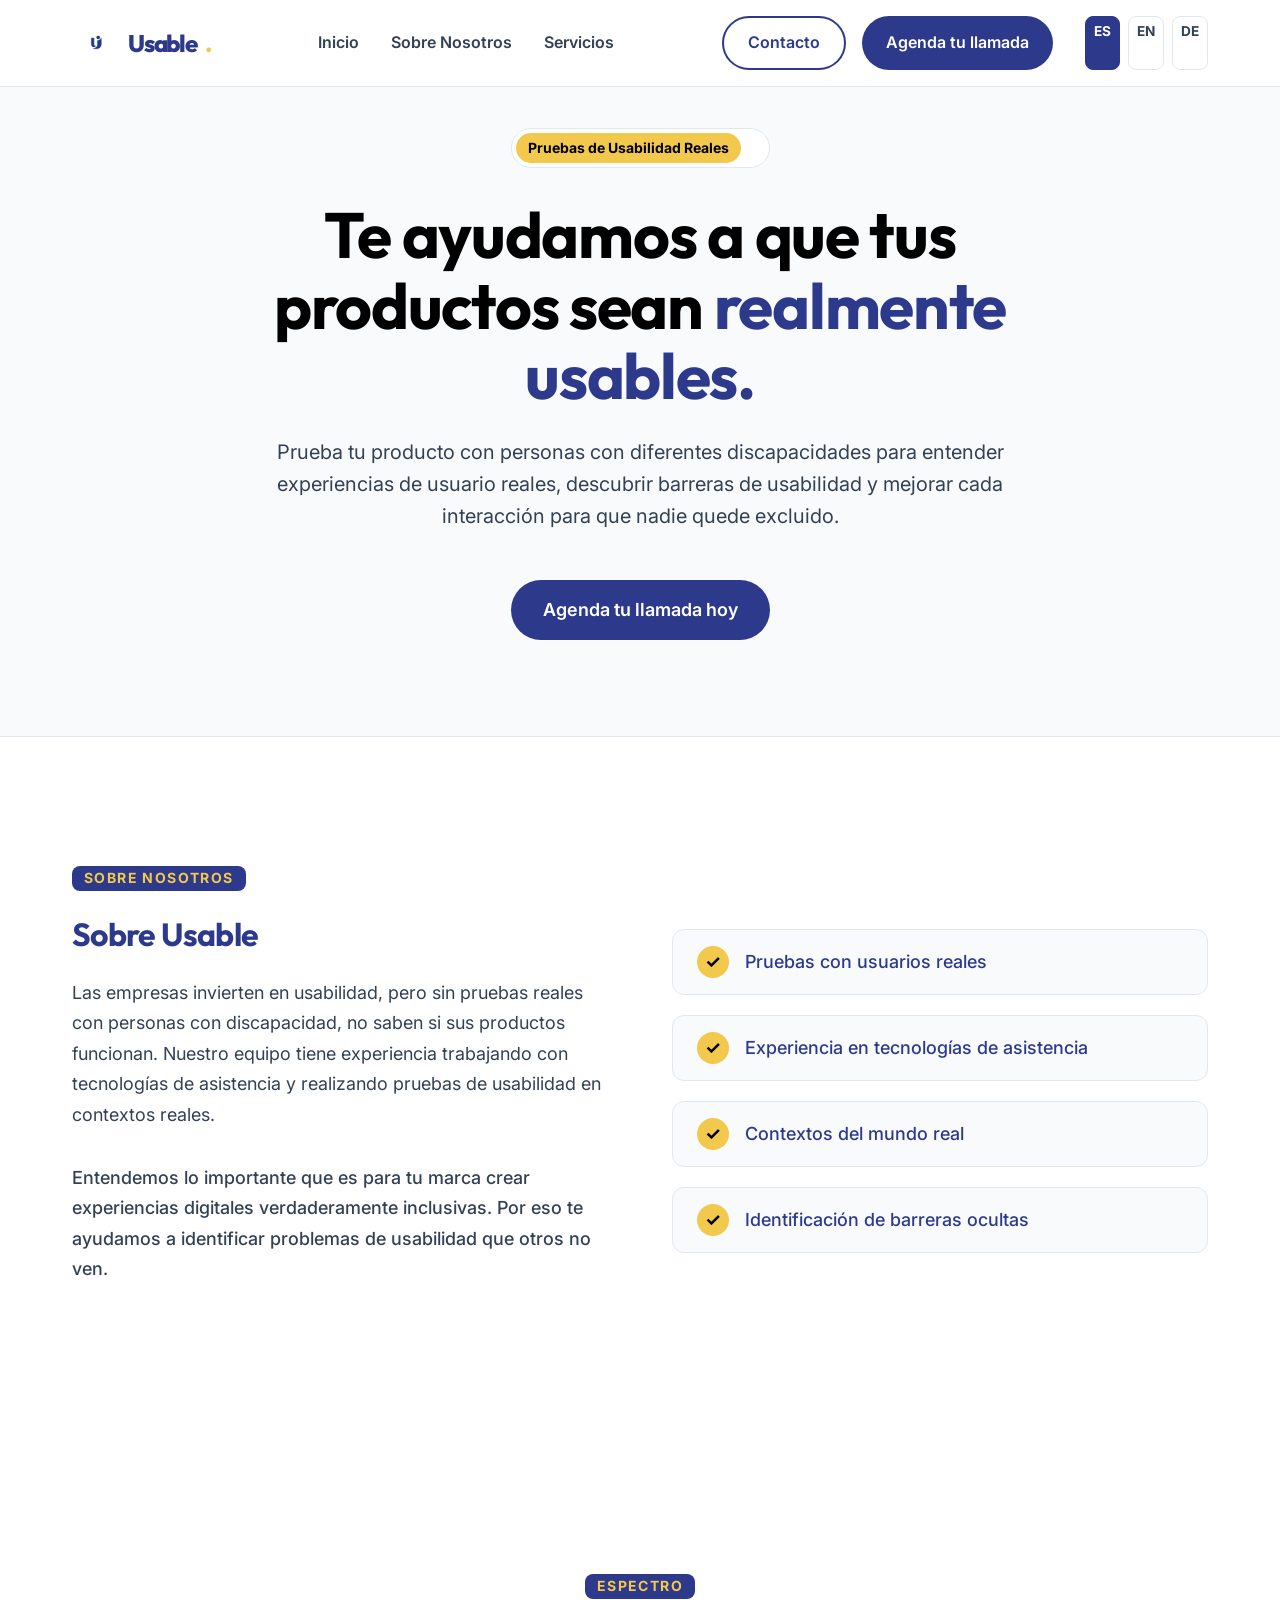
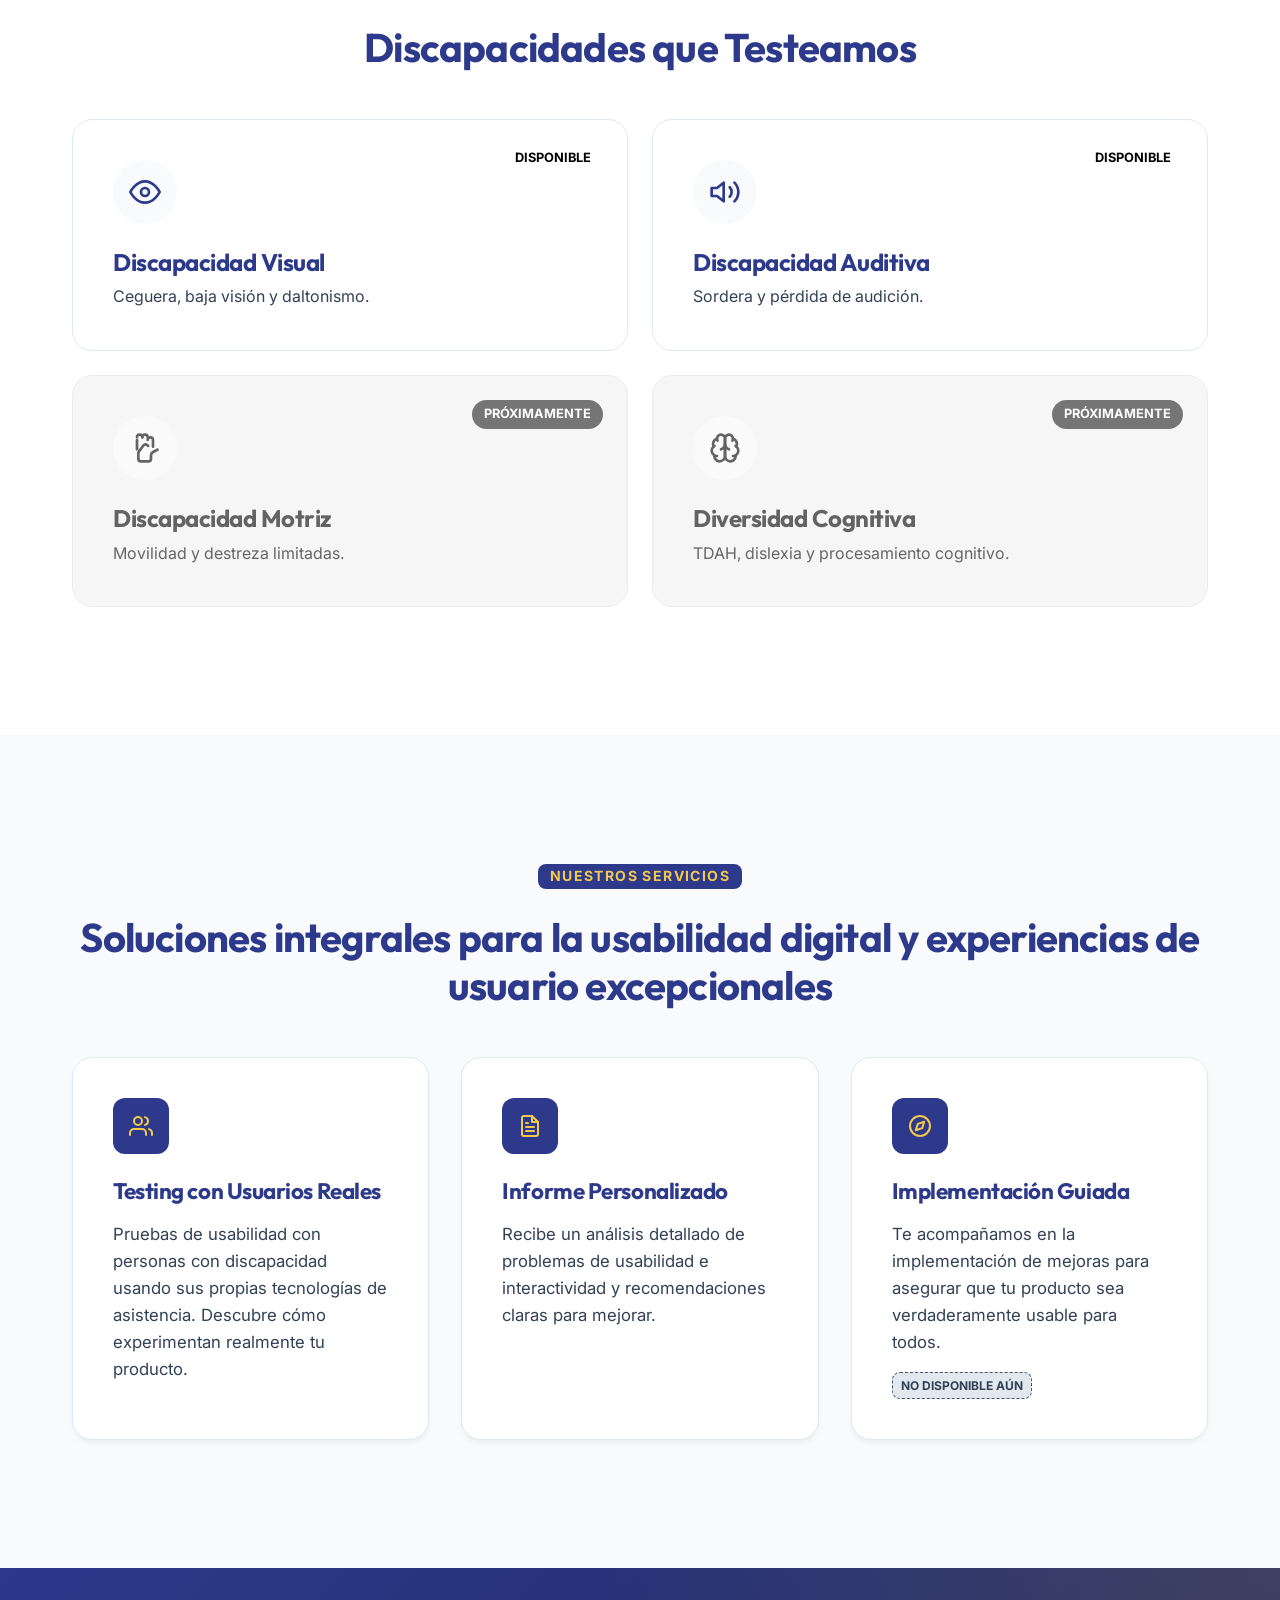
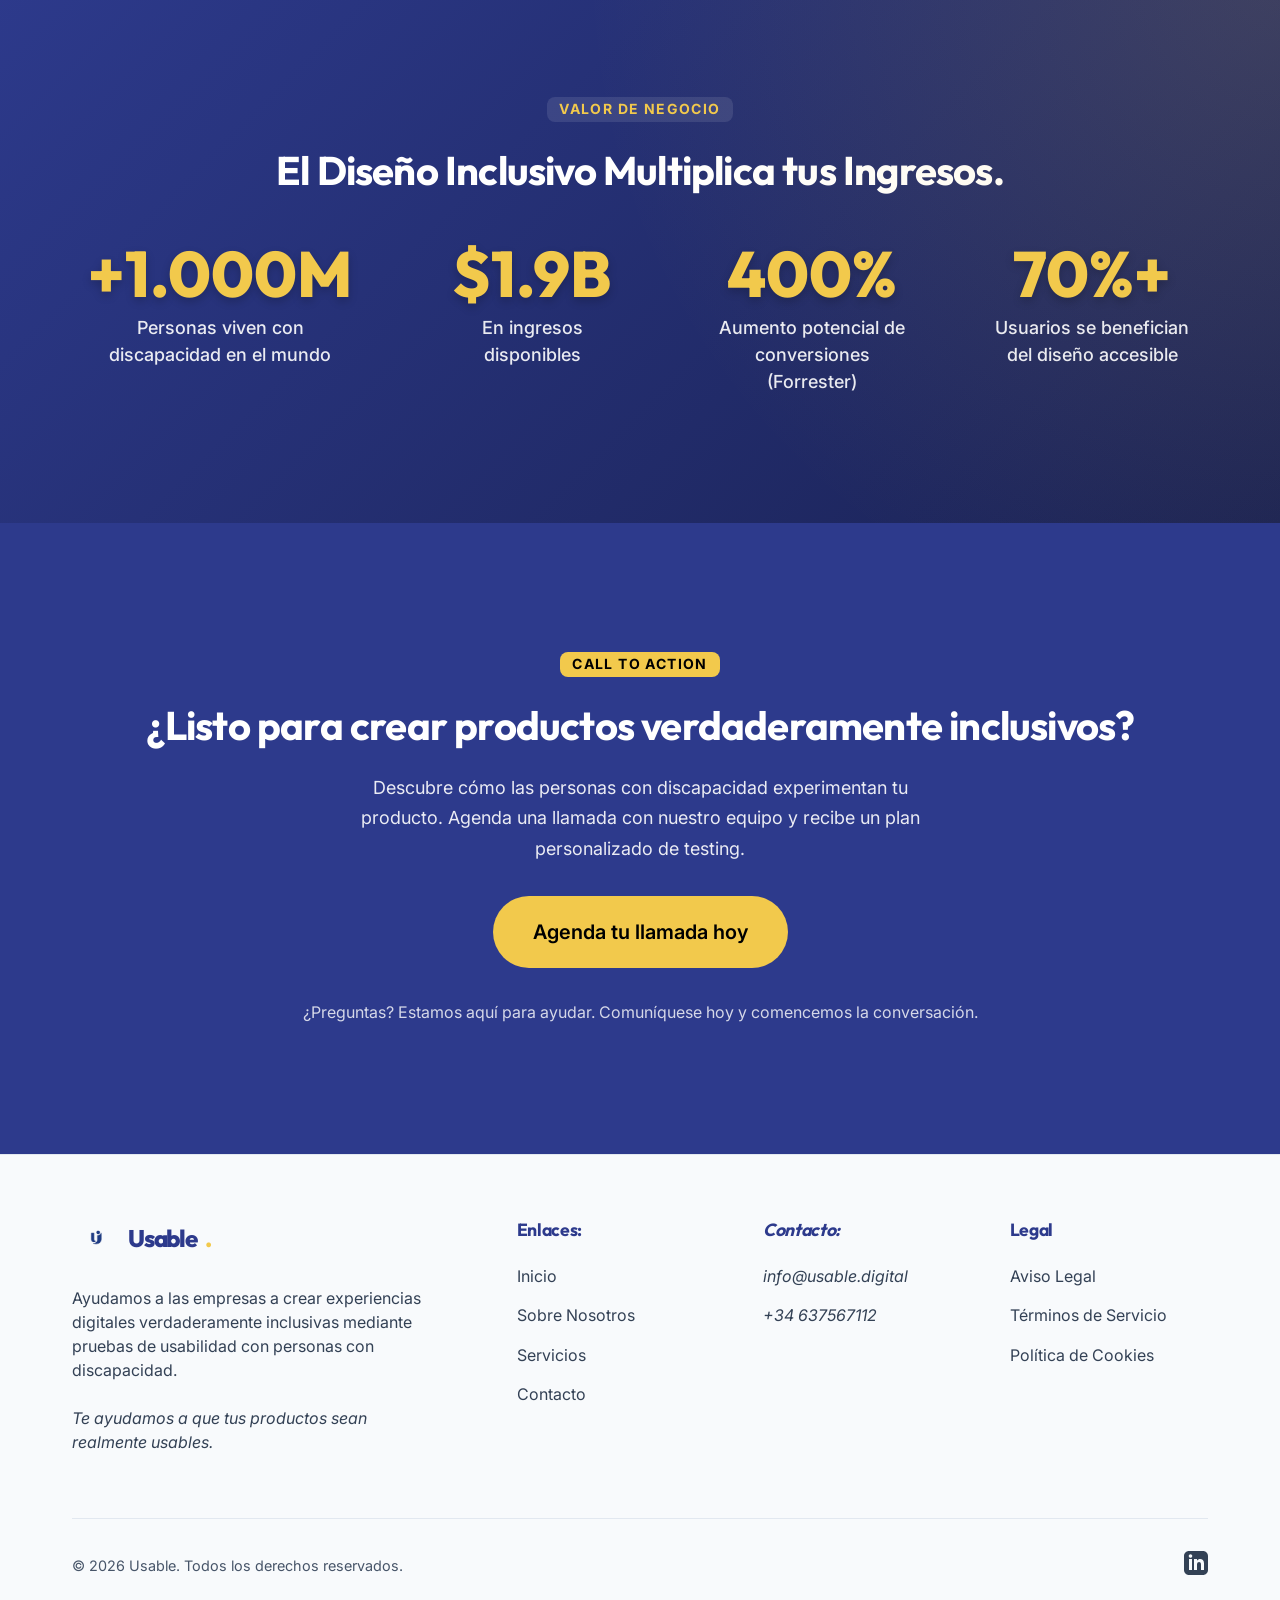
==== index.html @ 9494ae0f "Remove Why Choose Usable section and rename unlocked to available" ====
<!DOCTYPE html>
<html lang="es">
<head>
    <meta charset="UTF-8">
    <meta name="viewport" content="width=device-width, initial-scale=1.0">
    <title>Usable | Experiencias Digitales Inclusivas</title>
    <meta name="description" content="Ayudamos a las empresas a crear experiencias digitales verdaderamente inclusivas mediante pruebas de usabilidad con personas con discapacidad.">
    <!-- Google Fonts -->
    <link rel="preconnect" href="https://fonts.googleapis.com">
    <link rel="preconnect" href="https://fonts.gstatic.com" crossorigin>
    <link href="https://fonts.googleapis.com/css2?family=Inter:wght@400;500;600;700&family=Outfit:wght@500;700;800&display=swap" rel="stylesheet">
    <link rel="stylesheet" href="style.css">
</head>
<body>
    <!-- Enlace de Salto Accesible -->
    <a href="#main-content" class="skip-link">Saltar al contenido principal</a>

    <!-- Navegación -->
    <header role="banner" class="header">
        <nav class="navbar" aria-label="Navegación Principal">
            <div class="container nav-content">
                <a href="#" class="logo" aria-label="Inicio Usable">
                    <img src="logo.png" alt="" class="brand-logo" aria-hidden="true">
                    Usable<span class="dot" aria-hidden="true">.</span>
                </a>
                <ul class="nav-links">
                    <li><a href="#inicio">Inicio</a></li>
                    <li><a href="#sobre-nosotros">Sobre Nosotros</a></li>
                    <li><a href="#servicios">Servicios</a></li>
                </ul>
                <div class="nav-actions">
                    <a href="#contacto" class="btn btn-outline" aria-label="Ir a contacto">Contacto</a>
                    <a href="https://calendly.com/ricardo-team-nexio/30min?locale=es" target="_blank" rel="noopener noreferrer" class="btn btn-primary" aria-label="Agenda tu llamada hoy en Calendly">Agenda tu llamada</a>
                    <div class="lang-switcher">
                        <a href="/index.html" class="active" aria-label="Español">ES</a>
                        <a href="/en/index.html" aria-label="English">EN</a>
                        <a href="/de/index.html" aria-label="Deutsch">DE</a>
                    </div>
                </div>
            </div>
        </nav>
    </header>

    <main id="main-content" role="main" tabindex="-1">
        <!-- Inicio / Hero -->
        <section class="hero" id="inicio" aria-labelledby="hero-heading">
            <div class="container hero-content">
                <div class="pill-badge" role="status" aria-label="Enfoque principal">
                    <span class="badge-new">Pruebas de Usabilidad Reales</span>
                </div>
                
                <h1 id="hero-heading" class="hero-title">Te ayudamos a que tus productos sean <span class="highlight-text">realmente usables.</span></h1>
                
                <p class="hero-subtitle">Prueba tu producto con personas con diferentes discapacidades para entender experiencias de usuario reales, descubrir barreras de usabilidad y mejorar cada interacción para que nadie quede excluido.</p>
                
                <div class="hero-cta">
                    <a href="https://calendly.com/ricardo-team-nexio/30min?locale=es" target="_blank" rel="noopener noreferrer" class="btn btn-primary btn-large">Agenda tu llamada hoy</a>
                </div>
            </div>
        </section>

        <!-- Sobre Nosotros -->
        <section class="section about" id="sobre-nosotros" aria-labelledby="about-heading">
            <div class="container">
                <div class="grid-2-col align-center">
                    <div class="about-content">
                        <h2 class="section-label" id="about-heading">Sobre Nosotros</h2>
                        <h3 class="section-heading-sm">Sobre Usable</h3>
                        <p class="section-text-lg">Las empresas invierten en usabilidad, pero sin pruebas reales con personas con discapacidad, no saben si sus productos funcionan. Nuestro equipo tiene experiencia trabajando con tecnologías de asistencia y realizando pruebas de usabilidad en contextos reales.</p>
                        
                        <p class="section-text-lg font-medium">Entendemos lo importante que es para tu marca crear experiencias digitales verdaderamente inclusivas. Por eso te ayudamos a identificar problemas de usabilidad que otros no ven.</p>
                    </div>
                    
                    <div class="about-features" aria-label="Puntos clave de Usable">
                        <ul class="bullet-list">
                            <li>
                                <span class="list-icon" aria-hidden="true">✓</span>
                                <span>Pruebas con usuarios reales</span>
                            </li>
                            <li>
                                <span class="list-icon" aria-hidden="true">✓</span>
                                <span>Experiencia en tecnologías de asistencia</span>
                            </li>
                            <li>
                                <span class="list-icon" aria-hidden="true">✓</span>
                                <span>Contextos del mundo real</span>
                            </li>
                            <li>
                                <span class="list-icon" aria-hidden="true">✓</span>
                                <span>Identificación de barreras ocultas</span>
                            </li>
                        </ul>
                    </div>
                </div>
            </div>
        </section>

        <!-- Discapacidades -->
        <section class="section disabilities" id="discapacidades" aria-labelledby="disabilities-heading">
            <div class="container">
                <div class="section-header text-center">
                    <h2 class="section-label">Espectro</h2>
                    <h3 id="disabilities-heading" class="section-heading">Discapacidades que Testeamos</h3>
                </div>
                <div class="disabilities-grid">
                    <div class="disability-card unlocked">
                        <span class="disability-status">Disponible</span>
                        <div class="disability-icon">
                            <svg width="32" height="32" viewBox="0 0 24 24" fill="none" stroke="currentColor" stroke-width="2" stroke-linecap="round" stroke-linejoin="round"><path d="M1 12s4-8 11-8 11 8 11 8-4 8-11 8-11-8-11-8z"></path><circle cx="12" cy="12" r="3"></circle></svg>
                        </div>
                        <h4 class="disability-title">Discapacidad Visual</h4>
                        <p class="disability-desc">Ceguera, baja visión y daltonismo.</p>
                    </div>
                    <div class="disability-card unlocked">
                        <span class="disability-status">Disponible</span>
                        <div class="disability-icon">
                            <svg width="32" height="32" viewBox="0 0 24 24" fill="none" stroke="currentColor" stroke-width="2" stroke-linecap="round" stroke-linejoin="round"><polygon points="11 5 6 9 2 9 2 15 6 15 11 19 11 5"></polygon><path d="M19.07 4.93a10 10 0 0 1 0 14.14M15.54 8.46a5 5 0 0 1 0 7.07"></path></svg>
                        </div>
                        <h4 class="disability-title">Discapacidad Auditiva</h4>
                        <p class="disability-desc">Sordera y pérdida de audición.</p>
                    </div>
                    <div class="disability-card locked">
                        <span class="disability-status">Próximamente</span>
                        <div class="disability-icon">
                            <svg width="32" height="32" viewBox="0 0 24 24" fill="none" stroke="currentColor" stroke-width="2" stroke-linecap="round" stroke-linejoin="round"><path d="M18 11V6a2 2 0 0 0-2-2a2 2 0 0 0-2 2v0"></path><path d="M14 4a2 2 0 0 0-2-2a2 2 0 0 0-2 2v0"></path><path d="M10 4a2 2 0 0 0-2-2a2 2 0 0 0-2 2v0"></path><path d="M6 6v7"></path><path d="M21.4 13.3l-3.4 1.7a3 3 0 0 0-1.5 2.5v2.5a2 2 0 0 1-2 2H9a2 2 0 0 1-2-2v-4.1a2 2 0 0 1 .4-1.2l3.4-4.6a2 2 0 0 1 2.8-.3l.8.6"></path></svg>
                        </div>
                        <h4 class="disability-title">Discapacidad Motriz</h4>
                        <p class="disability-desc">Movilidad y destreza limitadas.</p>
                    </div>
                    <div class="disability-card locked">
                        <span class="disability-status">Próximamente</span>
                        <div class="disability-icon">
                            <svg width="32" height="32" viewBox="0 0 24 24" fill="none" stroke="currentColor" stroke-width="2" stroke-linecap="round" stroke-linejoin="round"><path d="M12 5a3 3 0 1 0-5.997.125 4 4 0 0 0-2.526 5.77 4 4 0 0 0 .556 6.588A4 4 0 1 0 12 18Z"></path><path d="M12 5a3 3 0 1 1 5.997.125 4 4 0 0 1 2.526 5.77 4 4 0 0 1-.556 6.588A4 4 0 1 1 12 18Z"></path><path d="M15 13a4.5 4.5 0 0 1-3-4 4.5 4.5 0 0 1-3 4"></path><path d="M17.599 6.5a3 3 0 0 0 .399-1.375"></path><path d="M6.002 5.125A3 3 0 0 0 6.401 6.5"></path><path d="M3.477 10.896a4 4 0 0 1 .585-.396"></path><path d="M19.938 10.5a4 4 0 0 1 .585.396"></path><path d="M6 18a4 4 0 0 1-1.967-.516"></path><path d="M19.967 17.484A4 4 0 0 1 18 18"></path></svg>
                        </div>
                        <h4 class="disability-title">Diversidad Cognitiva</h4>
                        <p class="disability-desc">TDAH, dislexia y procesamiento cognitivo.</p>
                    </div>
                </div>
            </div>
        </section>

        <!-- Nuestros Servicios -->
        <section class="section services bg-light" id="servicios" aria-labelledby="services-heading">
            <div class="container">
                <div class="section-header text-center">
                    <h2 class="section-label" id="services-heading">Nuestros Servicios</h2>
                    <h3 class="section-heading">Soluciones integrales para la usabilidad digital y experiencias de usuario excepcionales</h3>
                </div>
                
                <ul class="feature-grid">
                    <li class="feature-card">
                        <div class="feature-icon icon-primary" aria-hidden="true">
                            <svg width="24" height="24" viewBox="0 0 24 24" fill="none" stroke="currentColor" stroke-width="2" stroke-linecap="round" stroke-linejoin="round" aria-hidden="true" focusable="false"><path d="M17 21v-2a4 4 0 0 0-4-4H5a4 4 0 0 0-4 4v2"></path><circle cx="9" cy="7" r="4"></circle><path d="M23 21v-2a4 4 0 0 0-3-3.87"></path><path d="M16 3.13a4 4 0 0 1 0 7.75"></path></svg>
                        </div>
                        <h4 class="feature-title">Testing con Usuarios Reales</h4>
                        <p class="feature-text">Pruebas de usabilidad con personas con discapacidad usando sus propias tecnologías de asistencia. Descubre cómo experimentan realmente tu producto.</p>
                    </li>
                    <li class="feature-card">
                        <div class="feature-icon icon-primary" aria-hidden="true">
                            <svg width="24" height="24" viewBox="0 0 24 24" fill="none" stroke="currentColor" stroke-width="2" stroke-linecap="round" stroke-linejoin="round" aria-hidden="true" focusable="false"><path d="M14 2H6a2 2 0 0 0-2 2v16a2 2 0 0 0 2 2h12a2 2 0 0 0 2-2V8z"></path><polyline points="14 2 14 8 20 8"></polyline><line x1="16" y1="13" x2="8" y2="13"></line><line x1="16" y1="17" x2="8" y2="17"></line><polyline points="10 9 9 9 8 9"></polyline></svg>
                        </div>
                        <h4 class="feature-title">Informe Personalizado</h4>
                        <p class="feature-text">Recibe un análisis detallado de problemas de usabilidad e interactividad y recomendaciones claras para mejorar.</p>
                    </li>
                    <li class="feature-card">
                        <div class="feature-icon icon-primary" aria-hidden="true">
                            <svg width="24" height="24" viewBox="0 0 24 24" fill="none" stroke="currentColor" stroke-width="2" stroke-linecap="round" stroke-linejoin="round" aria-hidden="true" focusable="false"><circle cx="12" cy="12" r="10"></circle><path d="M16.2 7.8l-2 6.3-6.4 2.1 2-6.3z"></path></svg>
                        </div>
                        <h4 class="feature-title">Implementación Guiada</h4>
                        <p class="feature-text">Te acompañamos en la implementación de mejoras para asegurar que tu producto sea verdaderamente usable para todos.</p>
                        <span class="badge-soon">No disponible aún</span>
                    </li>
                </ul>
            </div>
        </section>

        <!-- Valor de Negocio (Stats) -->
        <section class="section business-value bg-primary-gradient text-white" id="beneficios" aria-labelledby="business-value-heading">
            <div class="container">
                <div class="text-center mb-4">
                    <h2 class="section-label label-light">Valor de Negocio</h2>
                    <h3 id="business-value-heading" class="section-heading text-white">El Diseño Inclusivo Multiplica tus Ingresos.</h3>
                </div>
                <div class="stats-row">
                    <div class="stat-item">
                        <span class="stat-number">+1.000M</span>
                        <p class="stat-text">Personas viven con discapacidad en el mundo</p>
                    </div>
                    <div class="stat-item">
                        <span class="stat-number">$1.9B</span>
                        <p class="stat-text">En ingresos disponibles</p>
                    </div>
                    <div class="stat-item">
                        <span class="stat-number">400%</span>
                        <p class="stat-text">Aumento potencial de conversiones (Forrester)</p>
                    </div>
                    <div class="stat-item">
                        <span class="stat-number">70%+</span>
                        <p class="stat-text">Usuarios se benefician del diseño accesible</p>
                    </div>
                </div>
            </div>
        </section>

        <!-- Call to Action -->
        <section class="section cta-section" id="contacto" aria-labelledby="cta-heading">
            <div class="container">
                <div class="cta-wrapper text-center">
                    <h2 class="section-label">Call to Action</h2>
                    <h3 id="cta-heading" class="section-heading">¿Listo para crear productos verdaderamente inclusivos?</h3>
                    <p class="section-text-lg">Descubre cómo las personas con discapacidad experimentan tu producto. Agenda una llamada con nuestro equipo y recibe un plan personalizado de testing.</p>
                    
                    <div class="cta-buttons">
                        <a href="https://calendly.com/ricardo-team-nexio/30min?locale=es" target="_blank" rel="noopener noreferrer" class="btn btn-primary btn-large cta-btn">Agenda tu llamada hoy</a>
                    </div>
                    
                    <p class="cta-footer-text">¿Preguntas? Estamos aquí para ayudar. Comuníquese hoy y comencemos la conversación.</p>
                </div>
            </div>
        </section>
    </main>

    <!-- Footer -->
    <footer class="footer" role="contentinfo">
        <div class="container">
            <div class="footer-grid">
                <div class="footer-brand">
                    <a href="#" class="logo" aria-label="Inicio Usable">
                        <img src="logo.png" alt="" class="brand-logo" aria-hidden="true">
                        Usable<span class="dot" aria-hidden="true">.</span>
                    </a>
                    <p>Ayudamos a las empresas a crear experiencias digitales verdaderamente inclusivas mediante pruebas de usabilidad con personas con discapacidad.</p>
                    <p class="font-italic mt-1">Te ayudamos a que tus productos sean realmente usables.</p>
                </div>
                
                <nav class="footer-links" aria-label="Enlaces del sitio">
                    <h4>Enlaces:</h4>
                    <ul class="clean-list">
                        <li><a href="#inicio">Inicio</a></li>
                        <li><a href="#sobre-nosotros">Sobre Nosotros</a></li>
                        <li><a href="#servicios">Servicios</a></li>
                        <li><a href="#contacto">Contacto</a></li>
                    </ul>
                </nav>
                
                <address class="footer-links contact-info" aria-label="Información de contacto">
                    <h4>Contacto:</h4>
                    <ul class="clean-list">
                        <li><a href="mailto:info@usable.digital">info@usable.digital</a></li>
                        <li><a href="tel:+34637567112">+34 637567112</a></li>
                    </ul>
                </address>

                <nav class="footer-links" aria-label="Enlaces legales">
                    <h4>Legal</h4>
                    <ul class="clean-list">
                        <li><a href="#" data-open-modal="modal-legal">Aviso Legal</a></li>
                        <li><a href="#" data-open-modal="modal-terms">Términos de Servicio</a></li>
                        <li><a href="#" data-open-modal="modal-cookies">Política de Cookies</a></li>
                    </ul>
                </nav>
            </div>
            
            <div class="footer-bottom">
                <p>&copy; 2026 Usable. Todos los derechos reservados.</p>
                <div class="footer-socials">
                    <a href="https://www.linkedin.com/company/usabledigital/" target="_blank" rel="noopener noreferrer" aria-label="Síguenos en LinkedIn">
                        <svg width="24" height="24" viewBox="0 0 24 24" fill="currentColor" aria-hidden="true" focusable="false"><path d="M19 0h-14c-2.761 0-5 2.239-5 5v14c0 2.761 2.239 5 5 5h14c2.762 0 5-2.239 5-5v-14c0-2.761-2.238-5-5-5zm-11 19h-3v-11h3v11zm-1.5-12.268c-.966 0-1.75-.79-1.75-1.764s.784-1.764 1.75-1.764 1.75.79 1.75 1.764-.783 1.764-1.75 1.764zm13.5 12.268h-3v-5.604c0-3.368-4-3.113-4 0v5.604h-3v-11h3v1.765c1.396-2.586 7-2.777 7 2.476v6.759z"/></svg>
                    </a>
                </div>
            </div>
        </div>
    </footer>

    <!-- Modals -->
    <dialog id="modal-legal" class="modal" aria-label="Aviso Legal">
        <div class="modal-content">
            <div class="modal-header">
                <h3>Aviso Legal</h3>
                <button class="close-modal" aria-label="Cerrar modal" data-close="modal-legal">×</button>
            </div>
            <div class="modal-body">
                <p>Este sitio web es operado por NEXIO. Todo el contenido, las marcas comerciales y los datos de este sitio web, que incluyen, entre otros, software, bases de datos, texto, gráficos, íconos, hipervínculos, información privada, diseños y acuerdos, son propiedad o están bajo licencia de NEXIO y, como tales, están protegidos contra infracciones por la legislación y los tratados locales e internacionales.</p>
            </div>
        </div>
    </dialog>

    <dialog id="modal-terms" class="modal" aria-label="Términos de Servicio y Privacidad">
        <div class="modal-content">
            <div class="modal-header">
                <h3>Términos de Servicio y Privacidad</h3>
                <button class="close-modal" aria-label="Cerrar modal" data-close="modal-terms">×</button>
            </div>
            <div class="modal-body">
                <p>Al acceder y utilizar este servicio, usted acepta y acuerda estar sujeto a los términos y disposiciones de este acuerdo. Además, al utilizar estos servicios en particular, estará sujeto a las pautas o reglas publicadas que sean aplicables a dichos servicios. Cualquier participación en este servicio constituirá la aceptación de este acuerdo. Si no acepta cumplir con lo anterior, no utilice este servicio.</p>
                <p>Nos tomamos muy en serio su privacidad y tomaremos todas las medidas para proteger su información personal. Cualquier información personal recibida solo se utilizará para completar su pedido. No venderemos ni redistribuiremos su información a nadie.</p>
            </div>
        </div>
    </dialog>

    <dialog id="modal-cookies" class="modal" aria-label="Política de Cookies">
        <div class="modal-content">
            <div class="modal-header">
                <h3>Política de Cookies</h3>
                <button class="close-modal" aria-label="Cerrar modal" data-close="modal-cookies">×</button>
            </div>
            <div class="modal-body">
                <p>Este sitio web utiliza cookies para mejorar su experiencia mientras navega por el sitio web. De estas, las cookies que se categorizan como necesarias se almacenan en su navegador ya que son esenciales para el funcionamiento de las funcionalidades básicas del sitio web. También utilizamos cookies de terceros que nos ayudan a analizar y comprender cómo utiliza este sitio web. Estas cookies se almacenarán en su navegador solo con su consentimiento. También tiene la opción de optar por no recibir estas cookies. Sin embargo, la exclusión de algunas de estas cookies puede afectar su experiencia de navegación.</p>
            </div>
        </div>
    </dialog>

    <script src="script.js"></script>
</body>
</html>
---- style.css ----
:root {
  /* Colors - High-end modern theme based on Usable.es branding (WCAG 2.2 Compliant) */
  --bg-color: #ffffff; /* White background for content */
  --bg-light: #f8fafc; /* Very light grey for section distinction */
  
  --surface-1: #ffffff;
  --surface-2: #f1f5f9;
  --surface-3: #e2e8f0;
  
  --border-color: #e2e8f0;
  --border-highlight: #cbd5e1;
  
  --text-primary: #000000; /* Black text for main content */
  --text-secondary: #334155; /* Dark grey for secondary text to ensure high contrast */
  --text-muted: #475569;
  
  /* Accents */
  --primary: #2D3A8C; /* Deep Blue - Usable Brand */
  --primary-hover: #1e2865;
  --accent-1: #F2C94C; /* Yellow - Call to Action Accent */
  --accent-1-hover: #e0b63b;
  
  --success: #10b981;
  --error: #ef4444;

  /* Typography */
  --font-sans: 'Inter', -apple-system, BlinkMacSystemFont, "Segoe UI", Roboto, Helvetica, Arial, sans-serif;
  --font-heading: 'Outfit', var(--font-sans);
  
  /* Utilities */
  --radius-sm: 8px;
  --radius-md: 12px;
  --radius-lg: 20px;
  --radius-xl: 32px;
  --radius-pill: 9999px;
  
  --transition: 0.3s cubic-bezier(0.4, 0, 0.2, 1);
  
  --glass-bg: rgba(255, 255, 255, 0.95); 
  --glass-border: 1px solid rgba(0, 0, 0, 0.05);
}

* {
  margin: 0;
  padding: 0;
  box-sizing: border-box;
}

html {
  font-size: 16px;
  scroll-behavior: smooth;
}

/* Accessibility: Focus visible ring */
*:focus-visible {
  outline: 3px solid var(--accent-1);
  outline-offset: 3px;
  border-radius: 2px;
}

/* Accessibility: Reduced Motion */
@media (prefers-reduced-motion: reduce) {
  html {
    scroll-behavior: auto;
  }
  * {
    animation-duration: 0.01ms !important;
    animation-iteration-count: 1 !important;
    transition-duration: 0.01ms !important;
    scroll-behavior: auto !important;
  }
}

body {
  font-family: var(--font-sans);
  background-color: var(--bg-color);
  color: var(--text-primary);
  line-height: 1.6;
  -webkit-font-smoothing: antialiased;
  -moz-osx-font-smoothing: grayscale;
  overflow-x: hidden;
}

.bg-light {
  background-color: var(--bg-light);
}

ul, ol {
  list-style: none;
}
.clean-list {
  padding: 0;
  margin: 0;
}

.font-medium { font-weight: 500; }
.font-italic { font-style: italic; }
.mt-1 { margin-top: 0.5rem; }

h1, h2, h3, h4, h5, h6 {
  font-family: var(--font-heading);
  line-height: 1.2;
  font-weight: 700;
  letter-spacing: -0.02em;
  color: var(--primary); /* Deep Blue headers */
}

a {
  color: inherit;
  text-decoration: none;
  transition: color var(--transition);
}

a:hover, a:focus {
  text-decoration: underline;
  text-decoration-thickness: 2px;
  text-underline-offset: 4px;
}

.btn:hover, .btn:focus {
  text-decoration: none;
}

.skip-link {
  position: absolute;
  top: -60px;
  left: 0;
  background-color: var(--accent-1);
  color: #000;
  padding: 0.75rem 1.5rem;
  z-index: 9999;
  font-weight: 700;
  transition: top 0.2s ease;
  border-bottom-right-radius: var(--radius-md);
}
.skip-link:focus {
  top: 0;
  outline: none;
}

.container {
  width: 100%;
  max-width: 1200px;
  margin: 0 auto;
  padding: 0 2rem;
}

.section {
  padding: 6rem 0;
  position: relative;
}
@media (min-width: 768px) {
  .section { padding: 8rem 0; }
}

.section-label {
  font-family: var(--font-sans);
  font-size: 0.875rem;
  font-weight: 700;
  text-transform: uppercase;
  letter-spacing: 0.1em;
  color: var(--accent-1);
  background: var(--primary);
  display: inline-block;
  padding: 0.25rem 0.75rem;
  border-radius: var(--radius-sm);
  margin-bottom: 1.5rem;
}

.text-error { color: var(--error); }
.text-success { color: var(--success); }

.section-heading {
  font-size: 2.5rem;
  margin-bottom: 1.5rem;
}
.section-heading-sm {
  font-size: 2rem;
  margin-bottom: 1.5rem;
}

.section-text-lg {
  font-size: 1.125rem;
  color: var(--text-secondary);
  max-width: 600px;
  margin-bottom: 2rem;
  line-height: 1.7;
}

.text-center { text-align: center; }
.text-center .section-text-lg { margin-left: auto; margin-right: auto; }

.grid-2-col {
  display: grid;
  grid-template-columns: 1fr;
  gap: 2rem;
}
@media (min-width: 768px) {
  .grid-2-col {
    grid-template-columns: 1fr 1fr;
    gap: 4rem;
  }
}

.align-center {
  align-items: center;
}

/* Buttons */
.btn {
  display: inline-flex;
  align-items: center;
  justify-content: center;
  padding: 0.75rem 1.5rem;
  font-size: 1rem;
  font-weight: 600;
  border-radius: var(--radius-pill);
  transition: all var(--transition);
  cursor: pointer;
  border: none;
  font-family: var(--font-sans);
}

.btn-primary {
  background-color: var(--primary);
  color: #fff;
}
.btn-primary:hover, .btn-primary:focus {
  background-color: var(--primary-hover);
  transform: translateY(-2px);
  color: #fff;
}

.btn-secondary {
  background-color: var(--accent-1);
  color: #000;
}
.btn-secondary:hover, .btn-secondary:focus {
  background-color: var(--accent-1-hover);
  color: #000;
}

.btn-outline {
  background: transparent;
  color: var(--primary);
  border: 2px solid var(--primary);
}
.btn-outline:hover, .btn-outline:focus {
  background: rgba(45, 58, 140, 0.05); /* deep blue tint */
}

.btn-large {
  padding: 1rem 2rem;
  font-size: 1.125rem;
}

/* Navbar */
.navbar {
  position: fixed;
  top: 0;
  left: 0;
  width: 100%;
  z-index: 100;
  padding: 1rem 0;
  transition: all var(--transition);
  background: var(--bg-color);
  border-bottom: 1px solid var(--border-color);
}

.navbar.scrolled {
  background: var(--glass-bg);
  backdrop-filter: blur(16px);
  -webkit-backdrop-filter: blur(16px);
  padding: 0.75rem 0;
  box-shadow: 0 4px 6px -1px rgba(0, 0, 0, 0.05);
}

.nav-content {
  display: flex;
  justify-content: space-between;
  align-items: center;
}

.logo {
  display: inline-flex;
  align-items: center;
  gap: 0.5rem;
  font-family: var(--font-heading);
  font-size: 1.5rem;
  font-weight: 800;
  letter-spacing: -0.05em;
  color: var(--primary);
}
.brand-logo {
  height: 32px;
  width: auto;
  border-radius: var(--radius-sm);
}
.logo:hover, .logo:focus { text-decoration: none; }
.logo .dot { color: var(--accent-1); }

.nav-links {
  display: none;
  gap: 2rem;
}
@media (min-width: 768px) {
  .nav-links { display: flex; }
}

.nav-links a {
  font-size: 1rem;
  font-weight: 600;
  color: var(--text-secondary);
}
.nav-links a:hover, .nav-links a:focus {
  color: var(--primary);
}

.nav-actions {
  display: flex;
  gap: 1rem;
}
@media (max-width: 768px) {
  .nav-actions .btn-outline { display: none; }
}

/* Hero Section */
.hero {
  min-height: 80vh;
  display: flex;
  align-items: center;
  justify-content: center;
  padding-top: 8rem;
  padding-bottom: 6rem;
  text-align: center;
  background-color: var(--bg-light);
  border-bottom: 1px solid var(--border-color);
}

.hero-content {
  display: flex;
  flex-direction: column;
  align-items: center;
  max-width: 800px;
}

.pill-badge {
  display: inline-flex;
  align-items: center;
  padding: 0.25rem 1rem 0.25rem 0.25rem;
  background: var(--surface-1);
  border: 1px solid var(--border-color);
  border-radius: var(--radius-pill);
  font-size: 0.875rem;
  color: var(--primary);
  margin-bottom: 2rem;
  font-weight: 600;
}

.badge-new {
  background: var(--accent-1);
  color: #000;
  padding: 0.25rem 0.75rem;
  border-radius: var(--radius-pill);
  font-weight: 700;
  margin-right: 0.75rem;
}

.hero-title {
  font-size: 2.75rem;
  margin-bottom: 1.5rem;
  line-height: 1.1;
  color: black;
}
@media (min-width: 768px) {
  .hero-title { font-size: 4rem; }
}

.highlight-text {
  color: var(--primary);
}

.hero-subtitle {
  font-size: 1.25rem;
  color: var(--text-secondary);
  margin-bottom: 3rem;
  line-height: 1.6;
}

.hero-cta {
  display: flex;
  justify-content: center;
  width: 100%;
}

/* About Section */
.bullet-list {
  display: flex;
  flex-direction: column;
  gap: 1.25rem;
}

.bullet-list li {
  display: flex;
  align-items: center;
  gap: 1rem;
  font-size: 1.125rem;
  color: var(--primary);
  font-weight: 500;
  background: var(--bg-light);
  padding: 1rem 1.5rem;
  border-radius: var(--radius-md);
  border: 1px solid var(--border-color);
}

.list-icon {
  display: flex;
  align-items: center;
  justify-content: center;
  width: 32px;
  height: 32px;
  background: var(--accent-1);
  color: #000;
  border-radius: 50%;
  font-weight: bold;
}

/* Services */
.feature-grid {
  display: grid;
  grid-template-columns: 1fr;
  gap: 2rem;
  margin-top: 3rem;
}
@media (min-width: 768px) {
  .feature-grid { grid-template-columns: repeat(3, 1fr); }
}

.feature-card {
  padding: 2.5rem;
  background: var(--surface-1);
  border: 1px solid var(--border-color);
  border-radius: var(--radius-lg);
  box-shadow: 0 4px 6px -1px rgba(0, 0, 0, 0.05);
  transition: transform var(--transition);
}

.feature-card:hover, .feature-card:focus-within {
  transform: translateY(-5px);
  box-shadow: 0 10px 15px -3px rgba(0, 0, 0, 0.1);
}

.feature-icon {
  width: 56px;
  height: 56px;
  border-radius: var(--radius-md);
  display: flex;
  align-items: center;
  justify-content: center;
  margin-bottom: 1.5rem;
  background: var(--primary);
  color: var(--accent-1);
}

.feature-title {
  font-size: 1.4rem;
  margin-bottom: 1rem;
  color: var(--primary);
}

.feature-text {
  color: var(--text-secondary);
  font-size: 1.05rem;
  line-height: 1.6;
}

/* Alternating Rows (Reasons Section) */
.alternating-rows {
  display: flex;
  flex-direction: column;
  gap: 4rem;
  margin-top: 4rem;
}

.alt-row {
  display: grid;
  grid-template-columns: 1fr;
  gap: 2rem;
  align-items: center;
}
@media (min-width: 768px) {
  .alt-row {
    grid-template-columns: 1fr 1fr;
    gap: 4rem;
  }
  .alt-row.reverse .alt-content {
    order: 2;
  }
  .alt-row.reverse .alt-visual {
    order: 1;
  }
}

.alt-content {
  padding: 3rem;
  background: var(--surface-1);
  border-radius: var(--radius-lg);
  box-shadow: 0 10px 30px -10px rgba(0,0,0,0.05);
  position: relative;
  transition: transform var(--transition), box-shadow var(--transition);
}
.alt-content:hover {
  transform: translateY(-5px);
  box-shadow: 0 15px 35px -10px rgba(0,0,0,0.1);
}
.alt-content::before {
  content: '';
  position: absolute;
  top: 0; left: 0; bottom: 0;
  width: 6px;
  background: var(--accent-1);
  border-radius: var(--radius-lg) 0 0 var(--radius-lg);
}

.alt-title {
  font-size: 1.75rem;
  margin-bottom: 1rem;
  color: var(--primary);
}

.alt-text {
  color: var(--text-secondary);
  font-size: 1.125rem;
  line-height: 1.7;
}

.alt-visual {
  height: 300px;
  border-radius: var(--radius-lg);
  display: flex;
  align-items: center;
  justify-content: center;
  position: relative;
  overflow: hidden;
}

.shape-1 { background: linear-gradient(135deg, rgba(45, 58, 140, 0.1), rgba(45, 58, 140, 0.03)); }
.shape-2 { background: linear-gradient(135deg, rgba(242, 201, 76, 0.2), rgba(242, 201, 76, 0.05)); }
.shape-3 { background: linear-gradient(135deg, rgba(16, 185, 129, 0.1), rgba(16, 185, 129, 0.03)); }
.shape-4 { background: linear-gradient(135deg, rgba(45, 58, 140, 0.05), rgba(242, 201, 76, 0.1)); }

.alt-icon-wrapper {
  width: 96px;
  height: 96px;
  background: white;
  border-radius: 50%;
  display: flex;
  align-items: center;
  justify-content: center;
  box-shadow: 0 15px 35px -5px rgba(0,0,0,0.1);
  color: var(--primary);
  transition: transform var(--transition);
}
.alt-row:hover .alt-icon-wrapper {
  transform: scale(1.1) rotate(5deg);
}

/* Disabilities Grid */
.disabilities-grid {
  display: grid;
  grid-template-columns: 1fr;
  gap: 1.5rem;
  margin-top: 3rem;
}
@media (min-width: 768px) {
  .disabilities-grid {
    grid-template-columns: repeat(2, 1fr);
  }
}

.disability-card {
  padding: 2.5rem;
  background: var(--surface-1);
  border: 1px solid var(--border-color);
  border-radius: var(--radius-lg);
  position: relative;
  overflow: hidden;
  display: flex;
  flex-direction: column;
  transition: transform var(--transition), box-shadow var(--transition);
}

.disability-card.available:hover {
  transform: translateY(-5px);
  box-shadow: 0 10px 25px -5px rgba(0, 0, 0, 0.1);
  border-color: var(--primary);
}

.disability-card.locked {
  background: var(--surface-2);
  opacity: 0.8;
  filter: grayscale(100%);
}

.disability-status {
  position: absolute;
  top: 1.5rem;
  right: 1.5rem;
  font-size: 0.8rem;
  font-weight: 700;
  text-transform: uppercase;
  padding: 0.25rem 0.75rem;
  border-radius: var(--radius-pill);
}

.disability-card.available .disability-status {
  background: var(--success);
  color: white;
}

.disability-card.locked .disability-status {
  background: var(--text-muted);
  color: white;
}

.disability-icon {
  width: 64px;
  height: 64px;
  background: var(--bg-light);
  border-radius: 50%;
  display: flex;
  align-items: center;
  justify-content: center;
  margin-bottom: 1.5rem;
  color: var(--primary);
}

.disability-title {
  font-size: 1.5rem;
  margin-bottom: 0.5rem;
  color: var(--primary);
}

.disability-desc {
  color: var(--text-secondary);
  font-size: 1rem;
}

/* Coming Soon Badge */
.badge-soon {
  display: inline-block;
  background: var(--surface-3);
  color: var(--text-secondary);
  font-size: 0.75rem;
  font-weight: 700;
  text-transform: uppercase;
  padding: 0.2rem 0.5rem;
  border-radius: var(--radius-sm);
  margin-top: 1rem;
  border: 1px dashed var(--text-muted);
  animation: pulse 2s infinite;
}

@keyframes pulse {
  0% { opacity: 0.7; }
  50% { opacity: 1; }
  100% { opacity: 0.7; }
}

/* Business Value Stats */
.bg-primary-gradient {
  background: linear-gradient(135deg, var(--primary), #1a2254);
  position: relative;
  overflow: hidden;
}
.bg-primary-gradient::before {
  content: '';
  position: absolute;
  top: 0; left: 0; right: 0; bottom: 0;
  background: radial-gradient(circle at top right, rgba(242, 201, 76, 0.15), transparent 50%);
  pointer-events: none;
}
.text-white { color: #fff !important; }
.label-light { background: rgba(255, 255, 255, 0.1); color: var(--accent-1); }
.mb-4 { margin-bottom: 3rem; }

.stats-row {
  display: flex;
  flex-direction: column;
  gap: 3rem;
  margin-top: 3rem;
  position: relative;
  z-index: 1;
}
@media (min-width: 768px) {
  .stats-row {
    flex-direction: row;
    justify-content: space-around;
    text-align: center;
  }
}

.stat-item {
  flex: 1;
  display: flex;
  flex-direction: column;
  align-items: center;
  text-align: center;
  padding: 0 1rem;
}

.stat-number {
  font-family: var(--font-heading);
  font-size: 4rem;
  font-weight: 800;
  color: var(--accent-1);
  margin-bottom: 0.5rem;
  line-height: 1;
  text-shadow: 0 4px 10px rgba(0,0,0,0.2);
}

.stat-text {
  font-size: 1.125rem;
  color: rgba(255, 255, 255, 0.9);
  line-height: 1.5;
  font-weight: 500;
}

/* Call to Action */
.cta-section {
  background-color: var(--primary);
  color: #fff;
}

.cta-section .section-label {
  background: var(--accent-1);
  color: #000;
}

.cta-section .section-heading {
  color: #fff;
}

.cta-section .section-text-lg {
  color: rgba(255, 255, 255, 0.9);
}

.cta-buttons {
  margin-top: 2rem;
  margin-bottom: 2rem;
}

.cta-btn {
  background-color: var(--accent-1);
  color: #000;
  font-size: 1.25rem;
  padding: 1.25rem 2.5rem;
}
.cta-btn:hover, .cta-btn:focus {
  background-color: var(--accent-1-hover);
  color: #000;
}

.cta-footer-text {
  color: rgba(255, 255, 255, 0.8);
  font-size: 1rem;
  margin-top: 1.5rem;
}

/* Footer */
.footer {
  border-top: 1px solid var(--border-color);
  padding: 4rem 0 2rem;
  background: var(--bg-light);
}

.footer-grid {
  display: grid;
  grid-template-columns: 1fr;
  gap: 3rem;
  margin-bottom: 4rem;
}
@media (min-width: 768px) {
  .footer-grid { grid-template-columns: 2fr 1fr 1fr 1fr; }
}

.footer-brand p {
  color: var(--text-secondary);
  margin-top: 1.5rem;
  max-width: 350px;
  line-height: 1.5;
}

.footer-links h4 {
  font-size: 1.1rem;
  margin-bottom: 1.5rem;
  color: var(--primary);
}

.footer-links a {
  display: inline-block;
  color: var(--text-secondary);
  margin-bottom: 0.85rem;
  font-size: 1rem;
}

.footer-links a:hover, .footer-links a:focus {
  color: var(--primary);
}

.footer-bottom {
  border-top: 1px solid var(--border-color);
  padding-top: 2rem;
  display: flex;
  flex-direction: column;
  gap: 1.5rem;
  justify-content: space-between;
  align-items: center;
  color: var(--text-muted);
  font-size: 0.9rem;
}

@media (min-width: 768px) {
  .footer-bottom {
    flex-direction: row;
  }
}

.footer-socials {
  display: flex;
  gap: 1rem;
}

.footer-socials a {
  color: var(--text-secondary);
  transition: color var(--transition);
  display: block;
}

.footer-socials a:hover,
.footer-socials a:focus {
  color: var(--primary);
}

/* Modals */
.modal {
  border: none;
  border-radius: var(--radius-lg);
  box-shadow: 0 25px 50px -12px rgba(0, 0, 0, 0.25);
  background: var(--bg-color);
  color: var(--text-primary);
  width: 90%;
  max-width: 600px;
  padding: 0;
  margin: auto;
}

.modal::backdrop {
  background: rgba(0, 0, 0, 0.6);
  backdrop-filter: blur(4px);
}

.modal-content {
  display: flex;
  flex-direction: column;
}

.modal-header {
  display: flex;
  justify-content: space-between;
  align-items: center;
  padding: 1.5rem 2rem;
  border-bottom: 1px solid var(--border-color);
}

.modal-header h3 {
  margin: 0;
  font-size: 1.5rem;
}

.close-modal {
  background: transparent;
  border: none;
  font-size: 2rem;
  color: var(--text-secondary);
  cursor: pointer;
  line-height: 1;
  padding: 0 0.5rem;
  transition: color var(--transition);
}

.close-modal:hover {
  color: var(--error);
}

.modal-body {
  padding: 2rem;
  font-size: 1rem;
  line-height: 1.7;
  color: var(--text-secondary);
  max-height: 70vh;
  overflow-y: auto;
}
.modal-body p {
  margin-bottom: 1rem;
}
.modal-body p:last-child {
  margin-bottom: 0;
}

/* Language Switcher */
.lang-switcher {
  display: flex;
  gap: 0.5rem;
  margin-left: 1rem;
}

.lang-switcher a {
  padding: 0.25rem 0.5rem;
  font-size: 0.85rem;
  font-weight: 700;
  color: var(--text-secondary);
  border: 1px solid var(--border-color);
  border-radius: var(--radius-sm);
  text-decoration: none;
}

.lang-switcher a:hover,
.lang-switcher a.active {
  background: var(--primary);
  color: #fff;
  border-color: var(--primary);
}
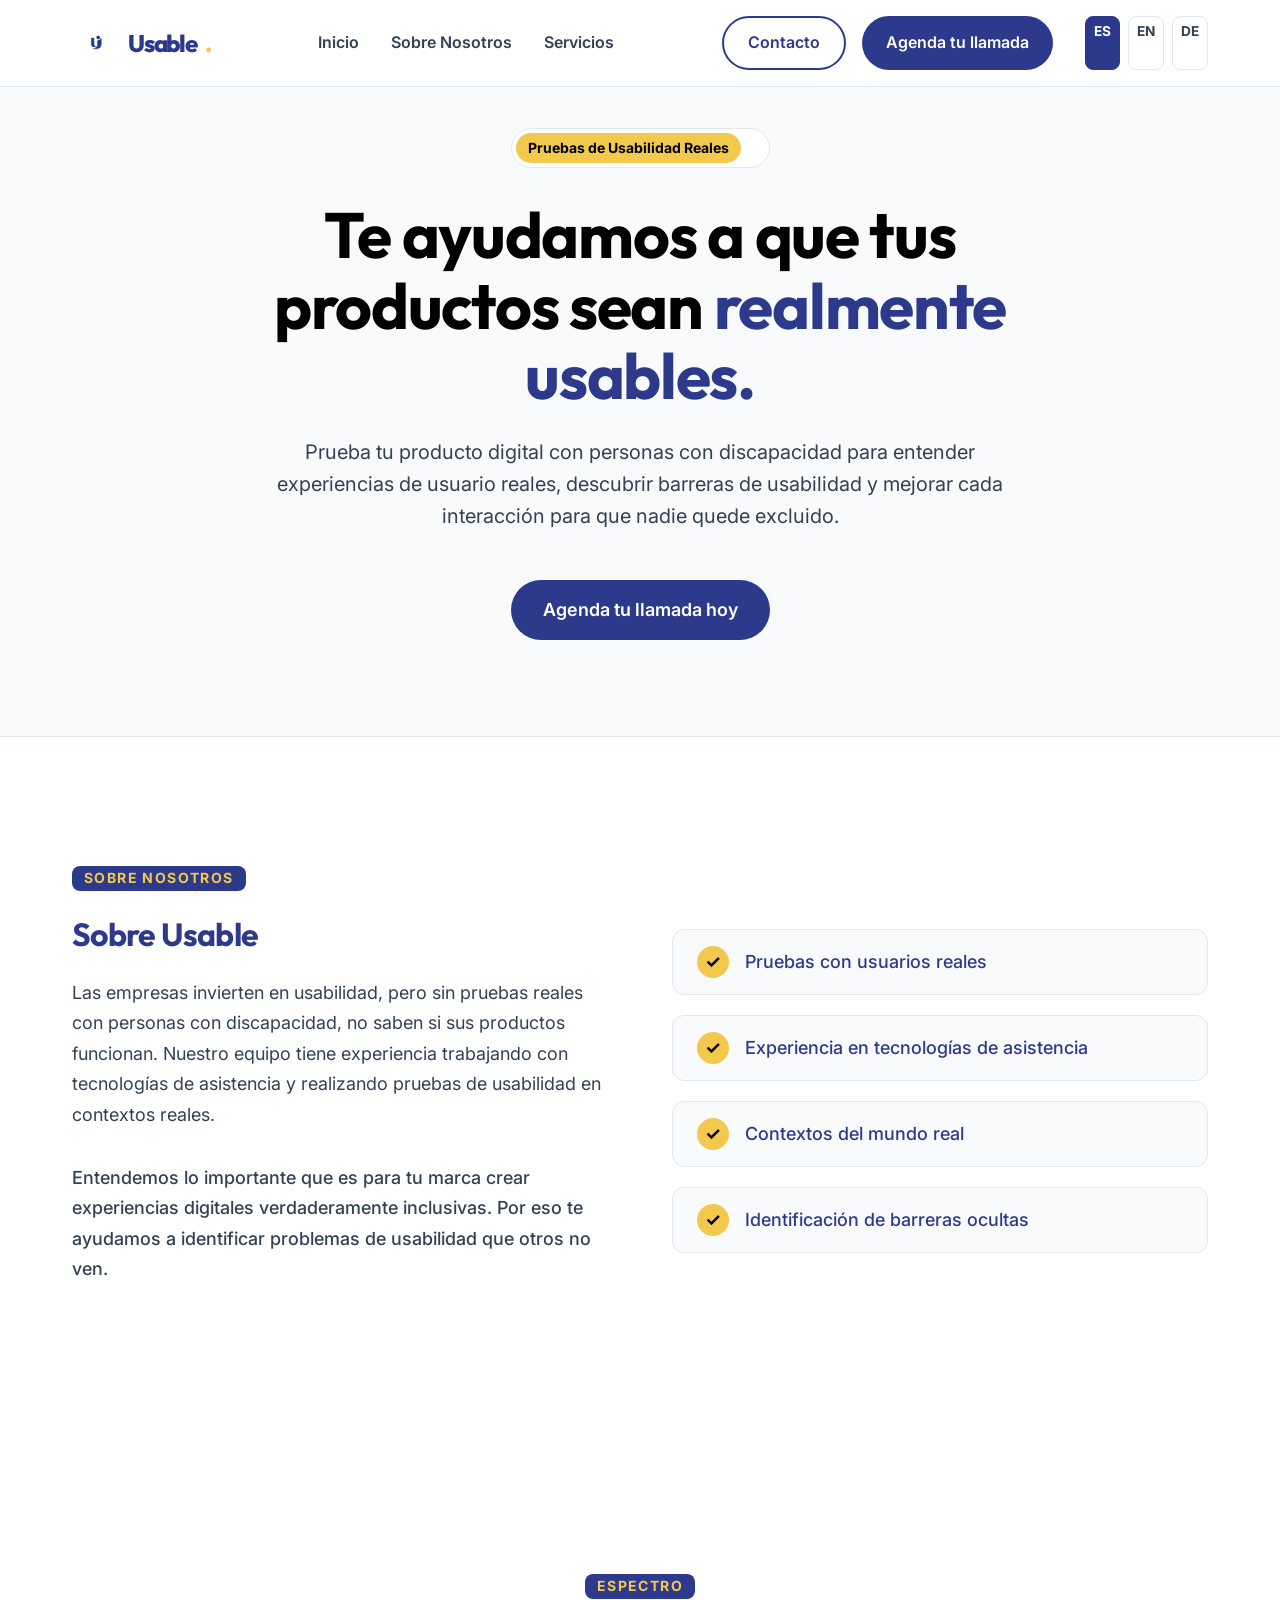
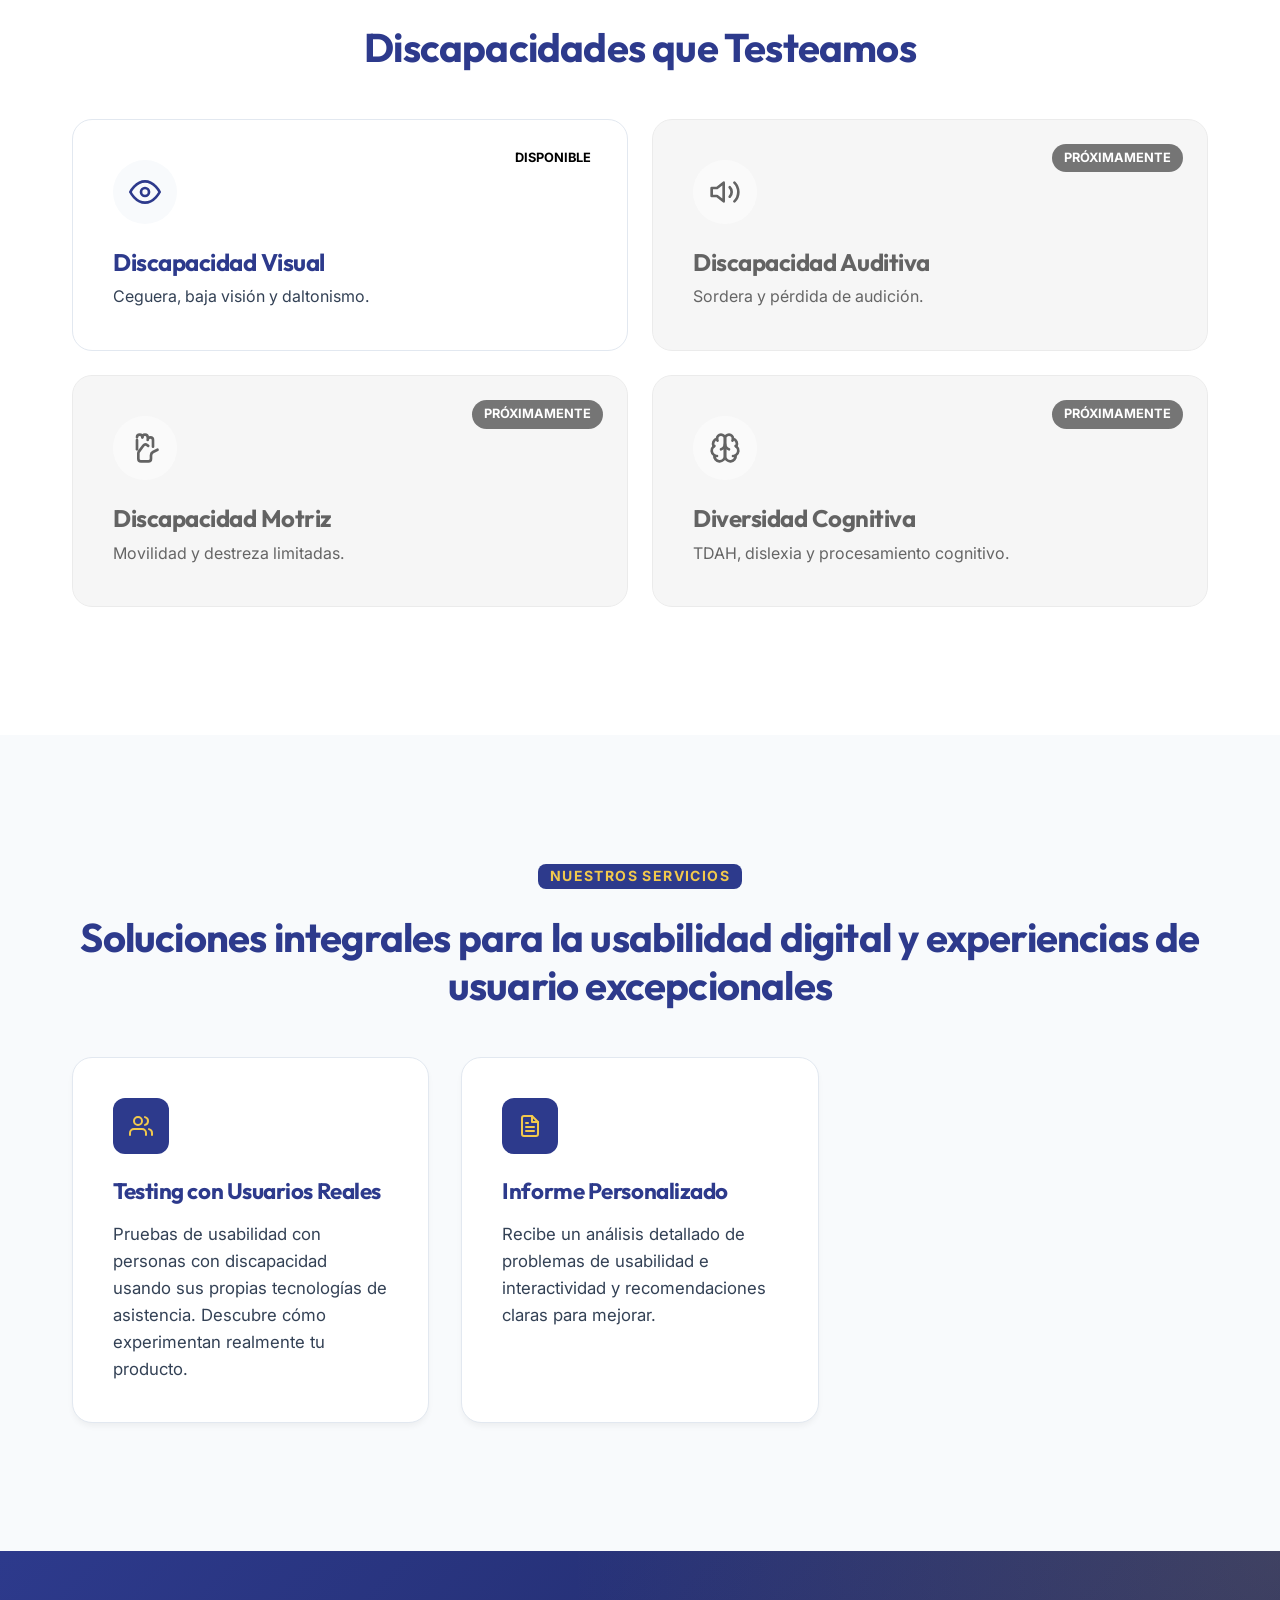
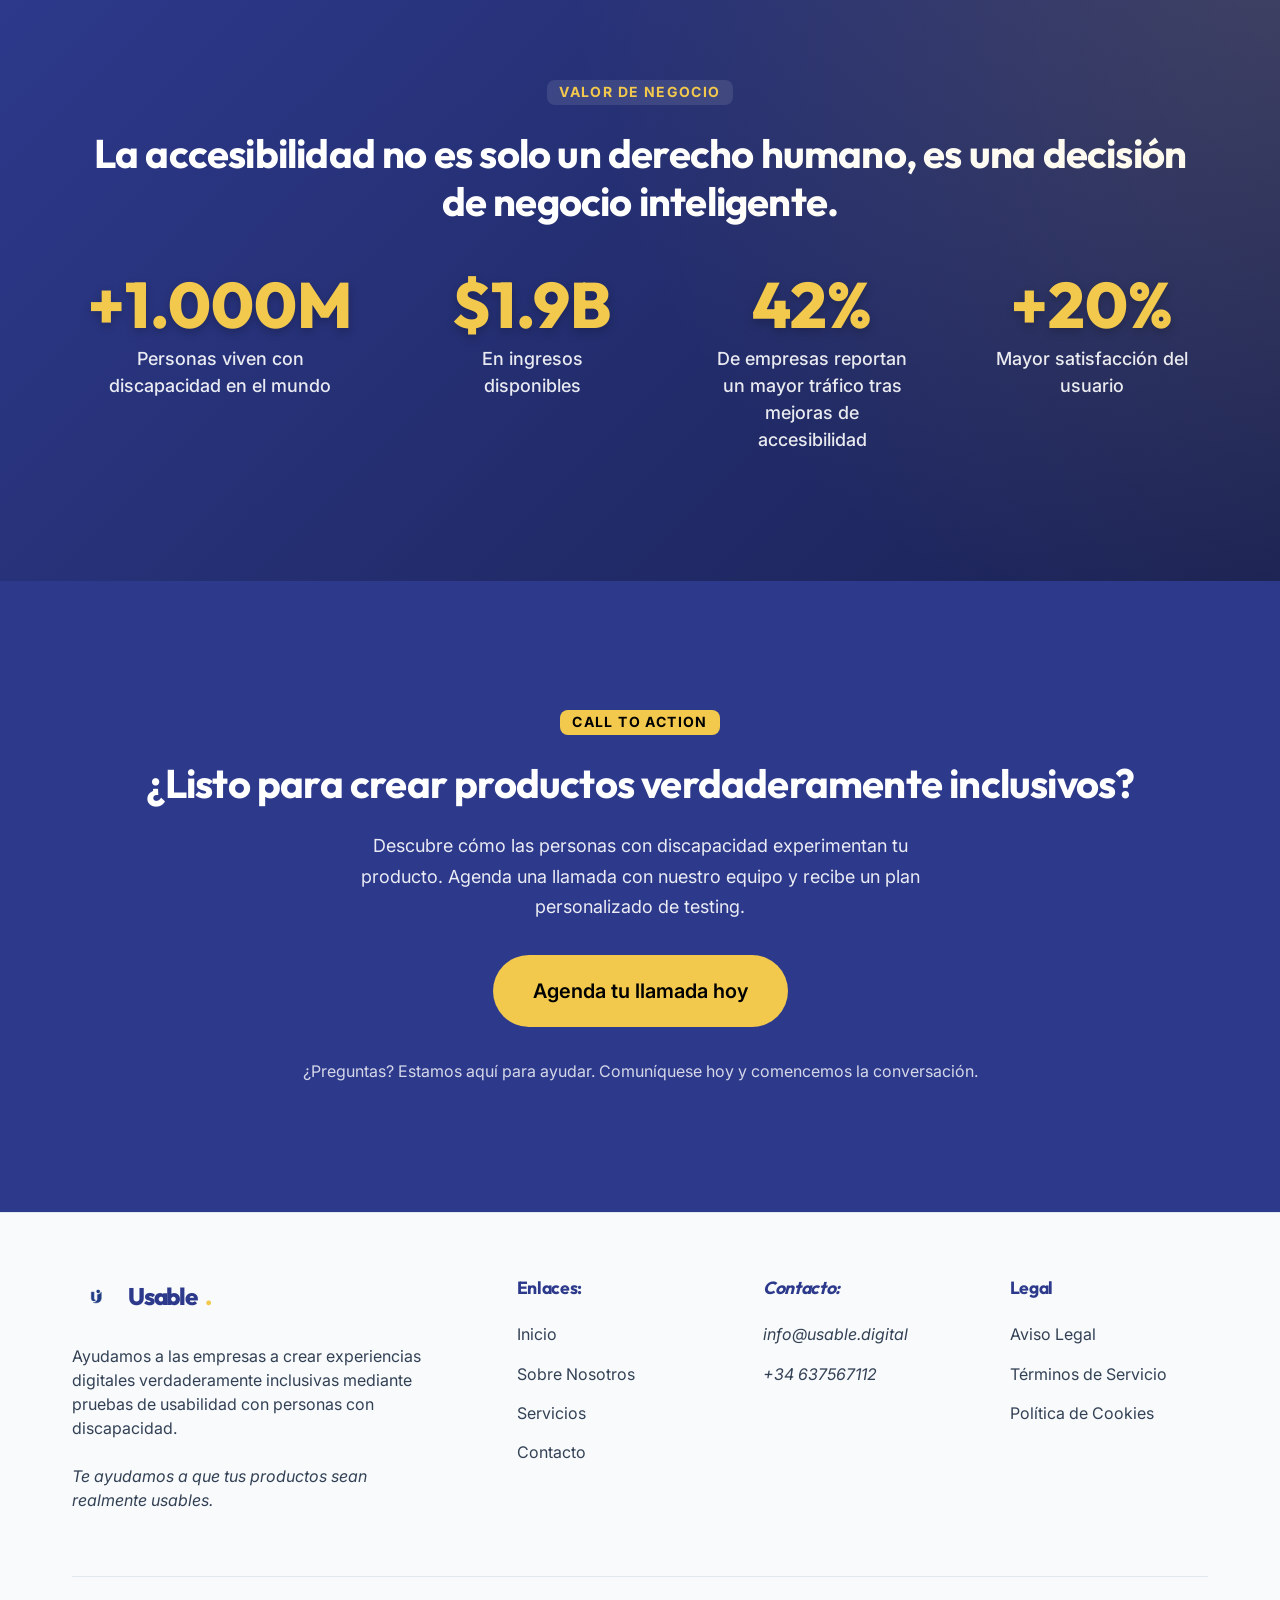
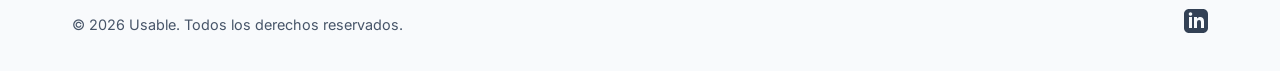
==== commit 431b90c0: "Update homepage content" ====
--- a/index.html
+++ b/index.html
@@ -51,7 +51,7 @@
                 
                 <h1 id="hero-heading" class="hero-title">Te ayudamos a que tus productos sean <span class="highlight-text">realmente usables.</span></h1>
                 
-                <p class="hero-subtitle">Prueba tu producto con personas con diferentes discapacidades para entender experiencias de usuario reales, descubrir barreras de usabilidad y mejorar cada interacción para que nadie quede excluido.</p>
+                <p class="hero-subtitle">Prueba tu producto digital con personas con discapacidad para entender experiencias de usuario reales, descubrir barreras de usabilidad y mejorar cada interacción para que nadie quede excluido.</p>
                 
                 <div class="hero-cta">
                     <a href="https://calendly.com/ricardo-team-nexio/30min?locale=es" target="_blank" rel="noopener noreferrer" class="btn btn-primary btn-large">Agenda tu llamada hoy</a>
@@ -111,8 +111,8 @@
                         <h4 class="disability-title">Discapacidad Visual</h4>
                         <p class="disability-desc">Ceguera, baja visión y daltonismo.</p>
                     </div>
-                    <div class="disability-card unlocked">
-                        <span class="disability-status">Disponible</span>
+                    <div class="disability-card locked">
+                        <span class="disability-status">Próximamente</span>
                         <div class="disability-icon">
                             <svg width="32" height="32" viewBox="0 0 24 24" fill="none" stroke="currentColor" stroke-width="2" stroke-linecap="round" stroke-linejoin="round"><polygon points="11 5 6 9 2 9 2 15 6 15 11 19 11 5"></polygon><path d="M19.07 4.93a10 10 0 0 1 0 14.14M15.54 8.46a5 5 0 0 1 0 7.07"></path></svg>
                         </div>
@@ -162,14 +162,6 @@
                         <h4 class="feature-title">Informe Personalizado</h4>
                         <p class="feature-text">Recibe un análisis detallado de problemas de usabilidad e interactividad y recomendaciones claras para mejorar.</p>
                     </li>
-                    <li class="feature-card">
-                        <div class="feature-icon icon-primary" aria-hidden="true">
-                            <svg width="24" height="24" viewBox="0 0 24 24" fill="none" stroke="currentColor" stroke-width="2" stroke-linecap="round" stroke-linejoin="round" aria-hidden="true" focusable="false"><circle cx="12" cy="12" r="10"></circle><path d="M16.2 7.8l-2 6.3-6.4 2.1 2-6.3z"></path></svg>
-                        </div>
-                        <h4 class="feature-title">Implementación Guiada</h4>
-                        <p class="feature-text">Te acompañamos en la implementación de mejoras para asegurar que tu producto sea verdaderamente usable para todos.</p>
-                        <span class="badge-soon">No disponible aún</span>
-                    </li>
                 </ul>
             </div>
         </section>
@@ -179,7 +171,7 @@
             <div class="container">
                 <div class="text-center mb-4">
                     <h2 class="section-label label-light">Valor de Negocio</h2>
-                    <h3 id="business-value-heading" class="section-heading text-white">El Diseño Inclusivo Multiplica tus Ingresos.</h3>
+                    <h3 id="business-value-heading" class="section-heading text-white">La accesibilidad no es solo un derecho humano, es una decisión de negocio inteligente.</h3>
                 </div>
                 <div class="stats-row">
                     <div class="stat-item">
@@ -191,12 +183,12 @@
                         <p class="stat-text">En ingresos disponibles</p>
                     </div>
                     <div class="stat-item">
-                        <span class="stat-number">400%</span>
-                        <p class="stat-text">Aumento potencial de conversiones (Forrester)</p>
+                        <span class="stat-number">42%</span>
+                        <p class="stat-text">De empresas reportan un mayor tráfico tras mejoras de accesibilidad</p>
                     </div>
                     <div class="stat-item">
-                        <span class="stat-number">70%+</span>
-                        <p class="stat-text">Usuarios se benefician del diseño accesible</p>
+                        <span class="stat-number">+20%</span>
+                        <p class="stat-text">Mayor satisfacción del usuario</p>
                     </div>
                 </div>
             </div>
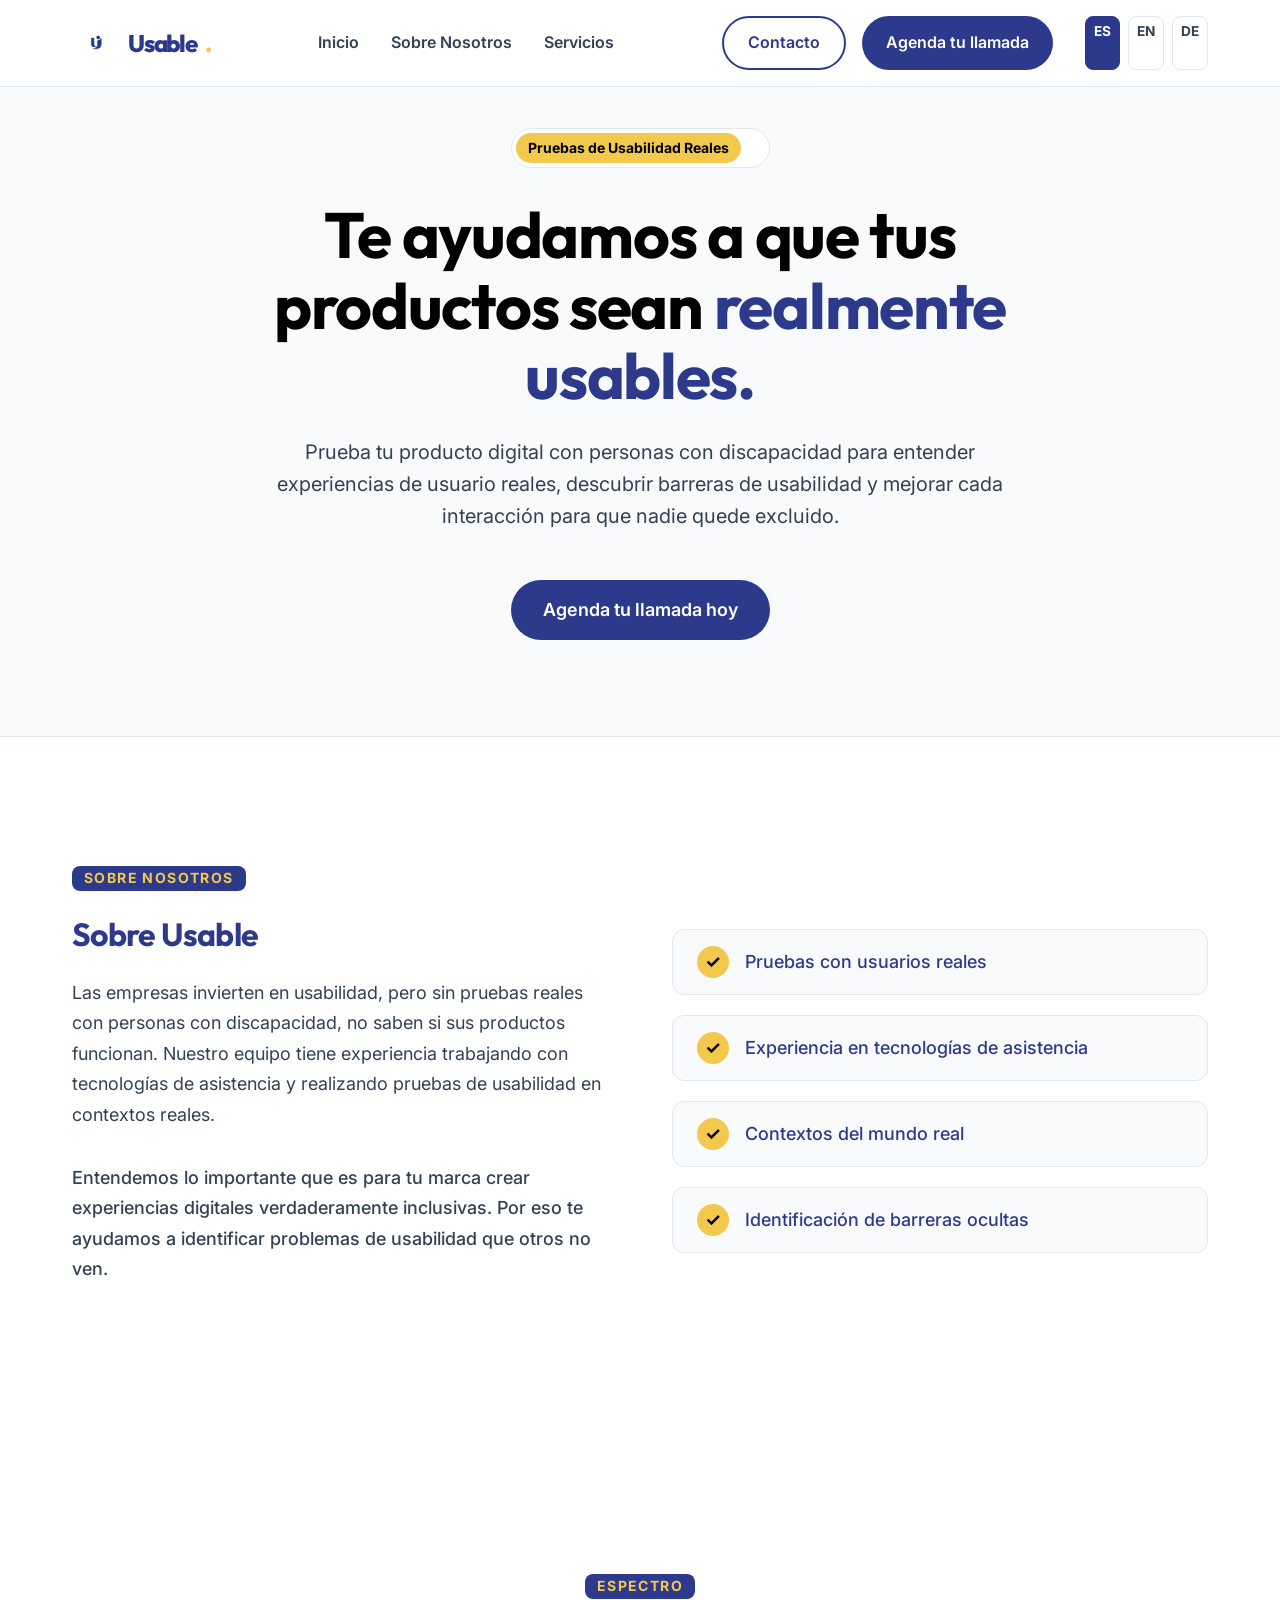
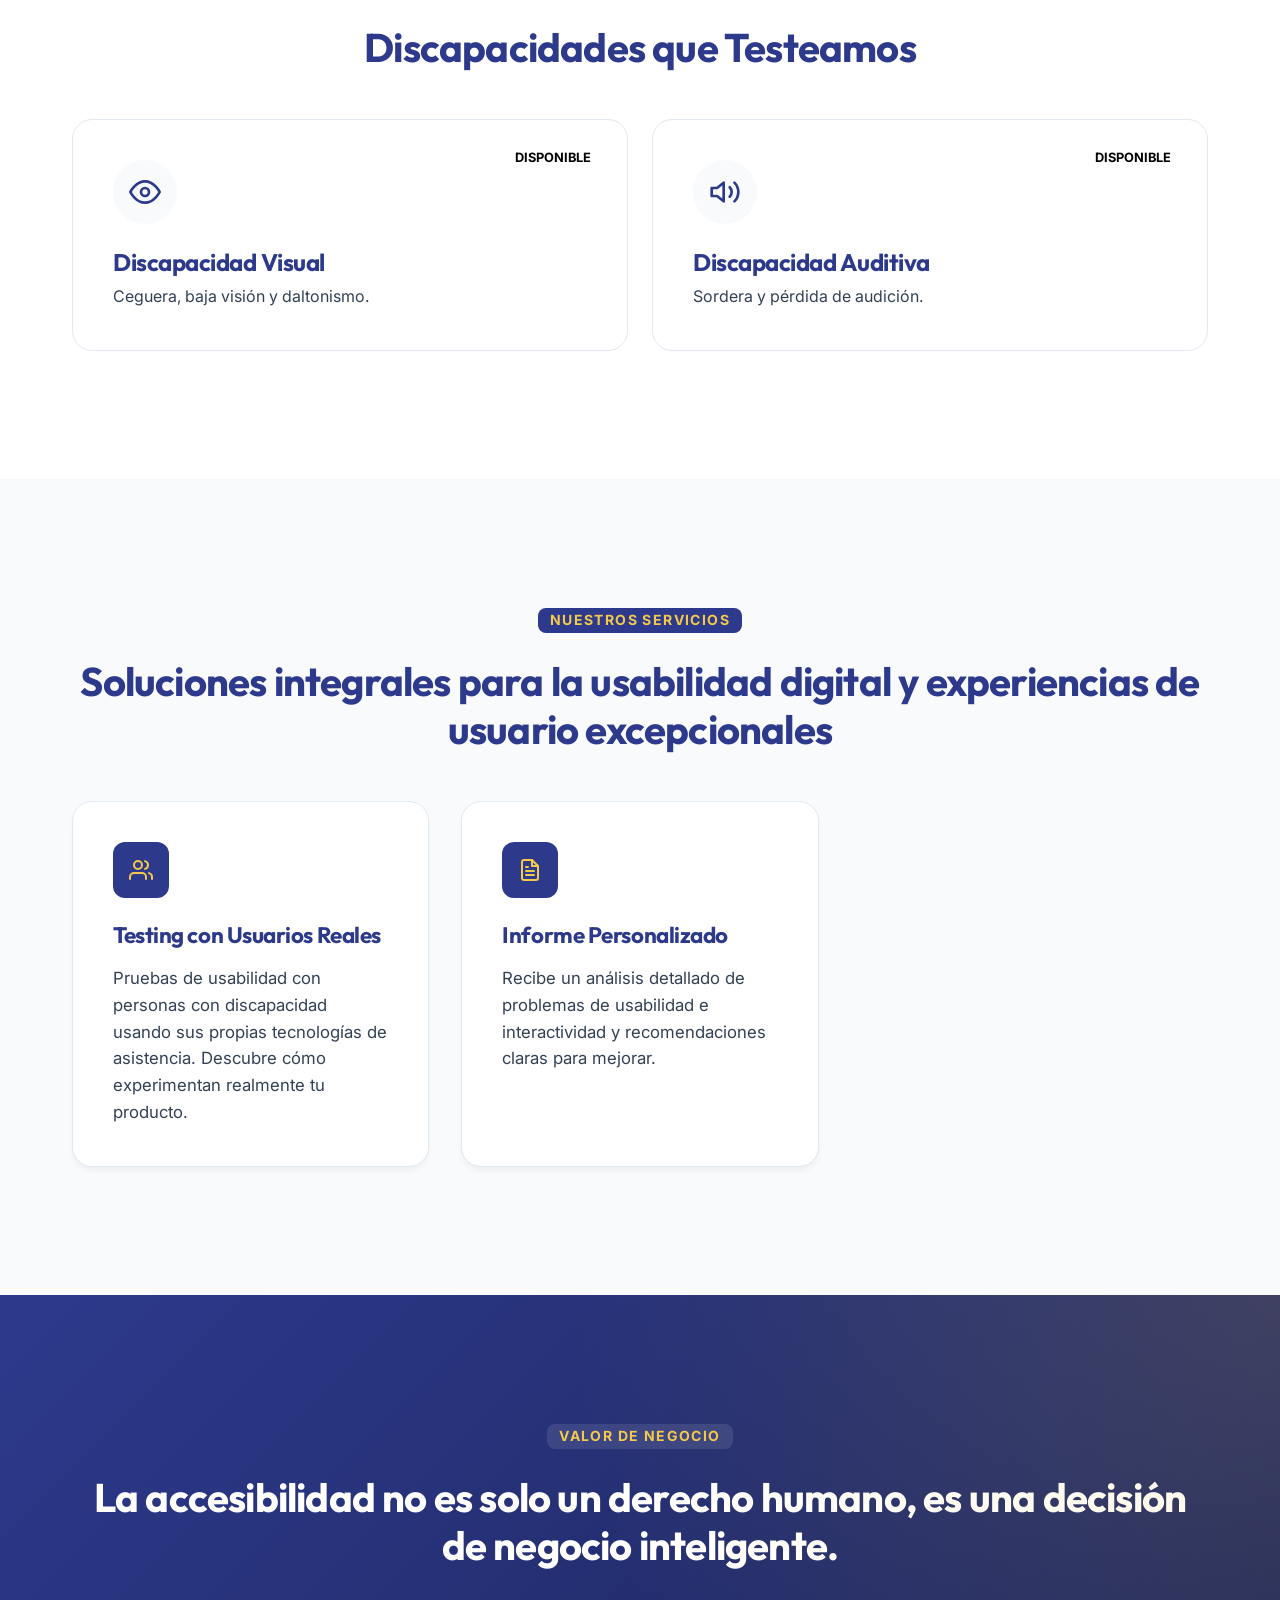
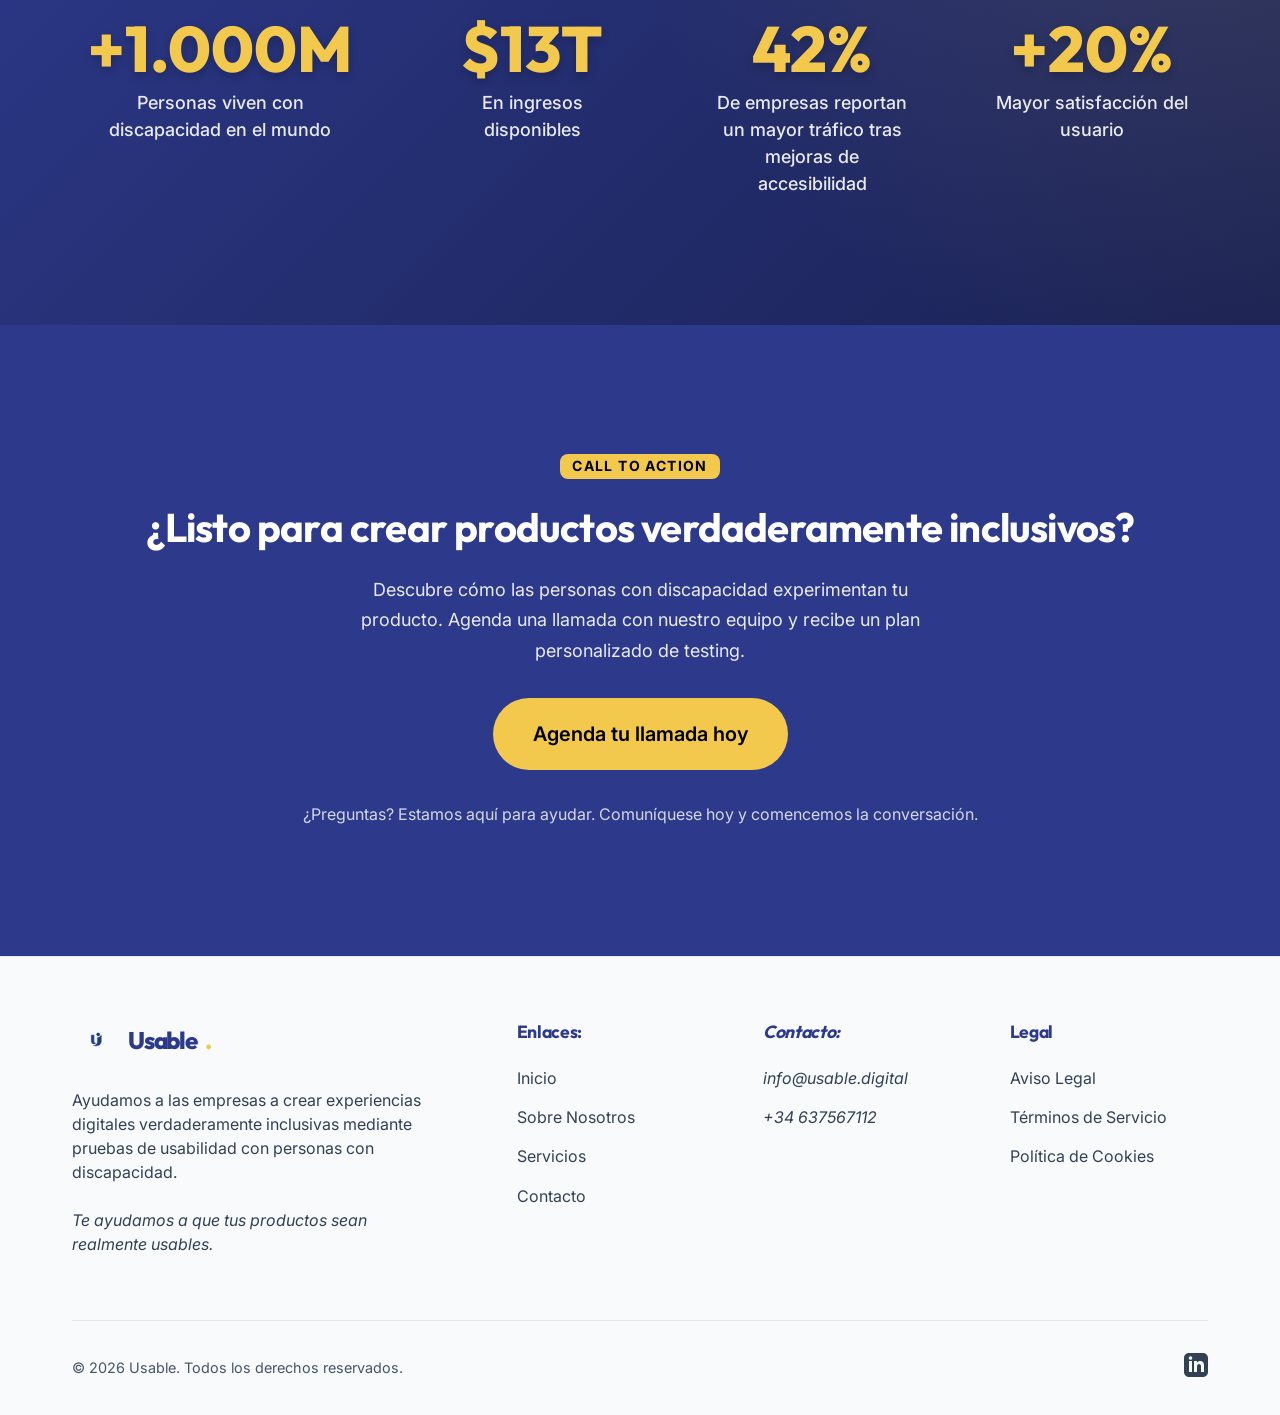
==== commit 006d59b7: "Update disabilities and disposable income statistics" ====
--- a/index.html
+++ b/index.html
@@ -111,29 +111,13 @@
                         <h4 class="disability-title">Discapacidad Visual</h4>
                         <p class="disability-desc">Ceguera, baja visión y daltonismo.</p>
                     </div>
-                    <div class="disability-card locked">
-                        <span class="disability-status">Próximamente</span>
+                    <div class="disability-card unlocked">
+                        <span class="disability-status">Disponible</span>
                         <div class="disability-icon">
                             <svg width="32" height="32" viewBox="0 0 24 24" fill="none" stroke="currentColor" stroke-width="2" stroke-linecap="round" stroke-linejoin="round"><polygon points="11 5 6 9 2 9 2 15 6 15 11 19 11 5"></polygon><path d="M19.07 4.93a10 10 0 0 1 0 14.14M15.54 8.46a5 5 0 0 1 0 7.07"></path></svg>
                         </div>
                         <h4 class="disability-title">Discapacidad Auditiva</h4>
                         <p class="disability-desc">Sordera y pérdida de audición.</p>
-                    </div>
-                    <div class="disability-card locked">
-                        <span class="disability-status">Próximamente</span>
-                        <div class="disability-icon">
-                            <svg width="32" height="32" viewBox="0 0 24 24" fill="none" stroke="currentColor" stroke-width="2" stroke-linecap="round" stroke-linejoin="round"><path d="M18 11V6a2 2 0 0 0-2-2a2 2 0 0 0-2 2v0"></path><path d="M14 4a2 2 0 0 0-2-2a2 2 0 0 0-2 2v0"></path><path d="M10 4a2 2 0 0 0-2-2a2 2 0 0 0-2 2v0"></path><path d="M6 6v7"></path><path d="M21.4 13.3l-3.4 1.7a3 3 0 0 0-1.5 2.5v2.5a2 2 0 0 1-2 2H9a2 2 0 0 1-2-2v-4.1a2 2 0 0 1 .4-1.2l3.4-4.6a2 2 0 0 1 2.8-.3l.8.6"></path></svg>
-                        </div>
-                        <h4 class="disability-title">Discapacidad Motriz</h4>
-                        <p class="disability-desc">Movilidad y destreza limitadas.</p>
-                    </div>
-                    <div class="disability-card locked">
-                        <span class="disability-status">Próximamente</span>
-                        <div class="disability-icon">
-                            <svg width="32" height="32" viewBox="0 0 24 24" fill="none" stroke="currentColor" stroke-width="2" stroke-linecap="round" stroke-linejoin="round"><path d="M12 5a3 3 0 1 0-5.997.125 4 4 0 0 0-2.526 5.77 4 4 0 0 0 .556 6.588A4 4 0 1 0 12 18Z"></path><path d="M12 5a3 3 0 1 1 5.997.125 4 4 0 0 1 2.526 5.77 4 4 0 0 1-.556 6.588A4 4 0 1 1 12 18Z"></path><path d="M15 13a4.5 4.5 0 0 1-3-4 4.5 4.5 0 0 1-3 4"></path><path d="M17.599 6.5a3 3 0 0 0 .399-1.375"></path><path d="M6.002 5.125A3 3 0 0 0 6.401 6.5"></path><path d="M3.477 10.896a4 4 0 0 1 .585-.396"></path><path d="M19.938 10.5a4 4 0 0 1 .585.396"></path><path d="M6 18a4 4 0 0 1-1.967-.516"></path><path d="M19.967 17.484A4 4 0 0 1 18 18"></path></svg>
-                        </div>
-                        <h4 class="disability-title">Diversidad Cognitiva</h4>
-                        <p class="disability-desc">TDAH, dislexia y procesamiento cognitivo.</p>
                     </div>
                 </div>
             </div>
@@ -179,7 +163,7 @@
                         <p class="stat-text">Personas viven con discapacidad en el mundo</p>
                     </div>
                     <div class="stat-item">
-                        <span class="stat-number">$1.9B</span>
+                        <span class="stat-number">$13T</span>
                         <p class="stat-text">En ingresos disponibles</p>
                     </div>
                     <div class="stat-item">
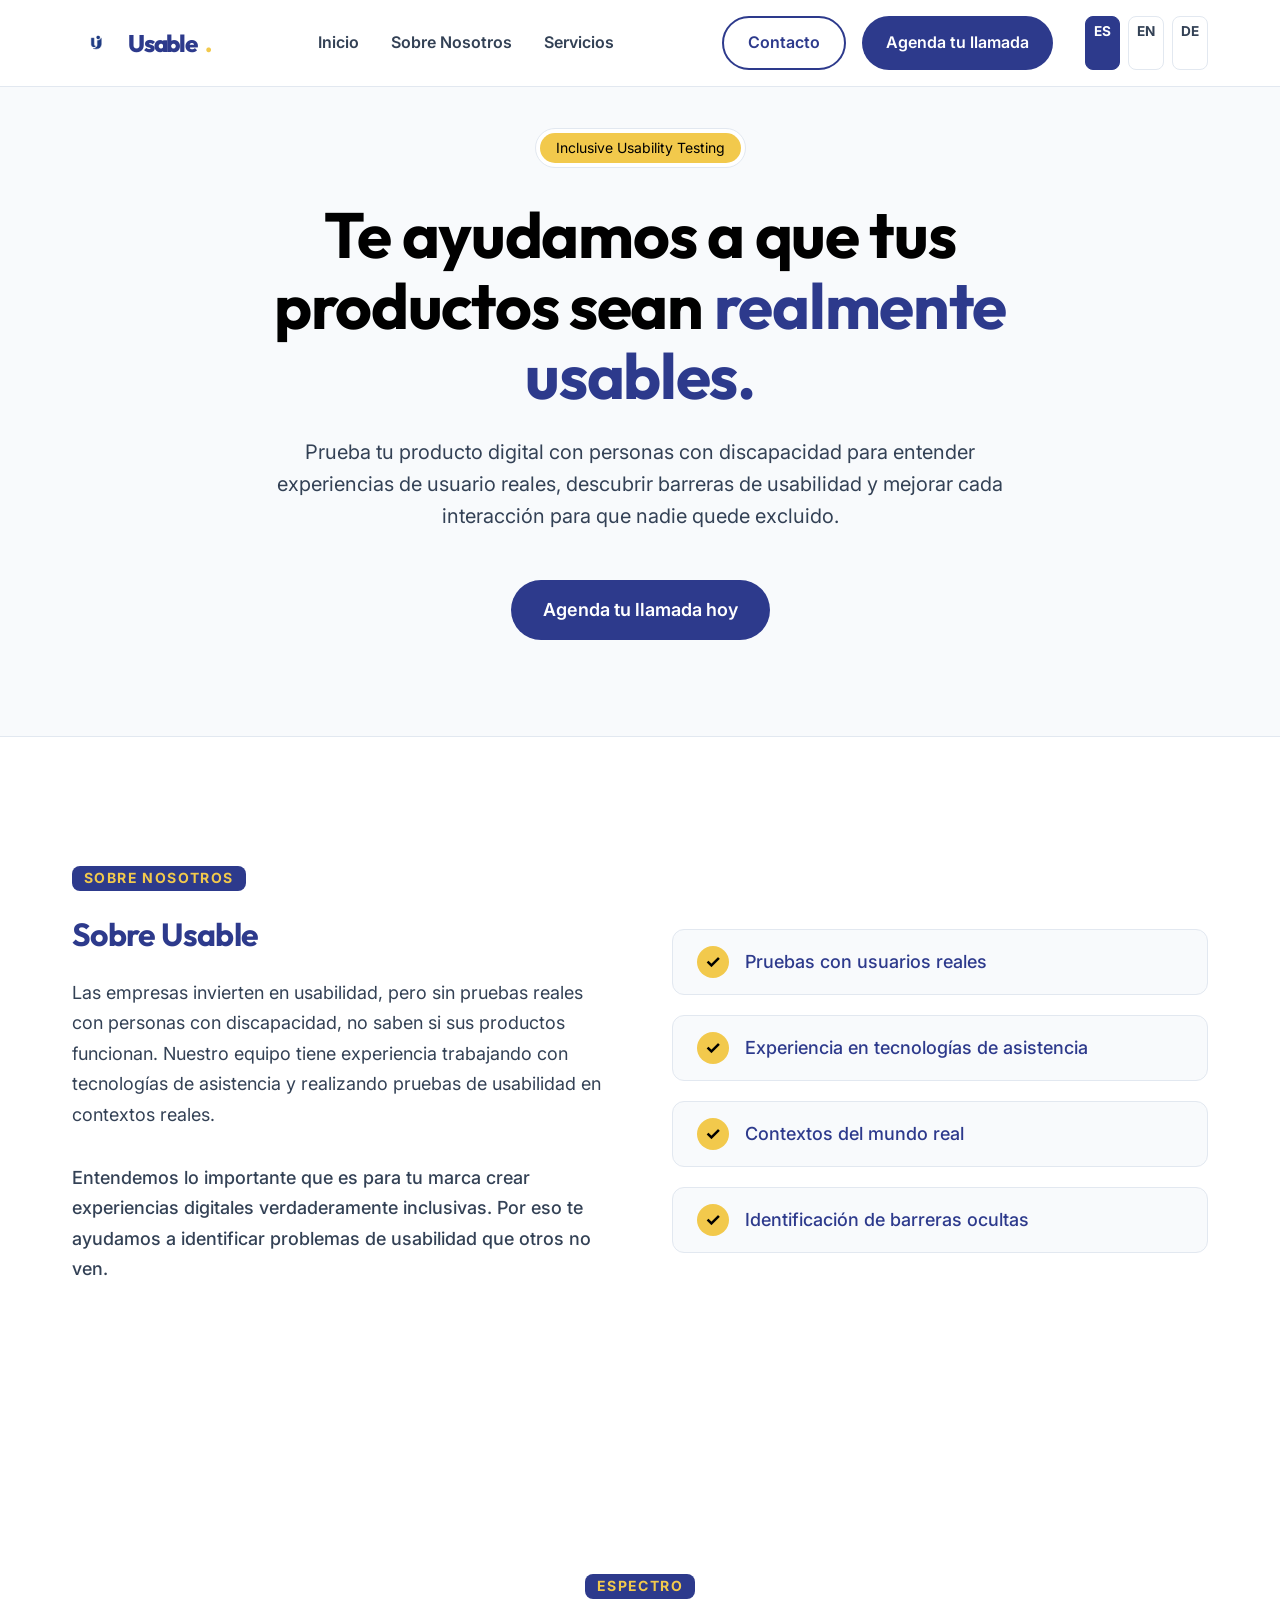
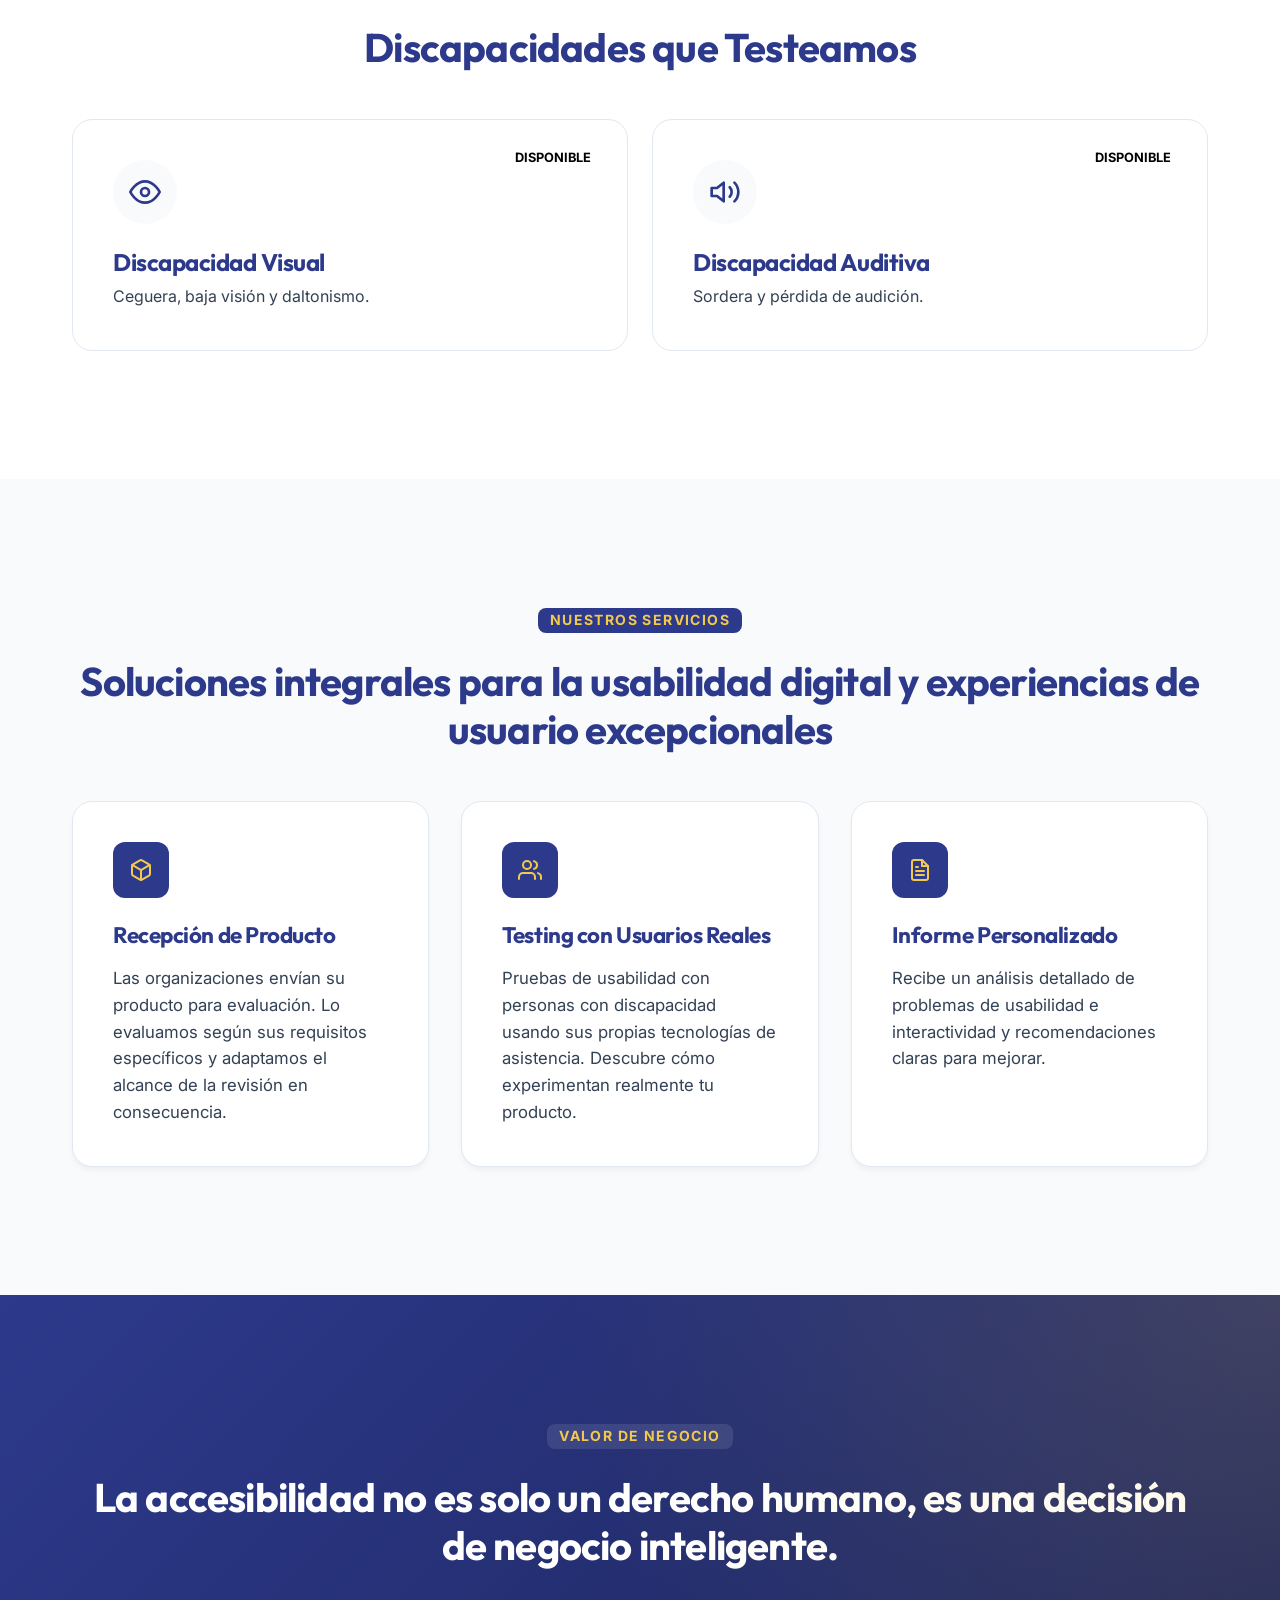
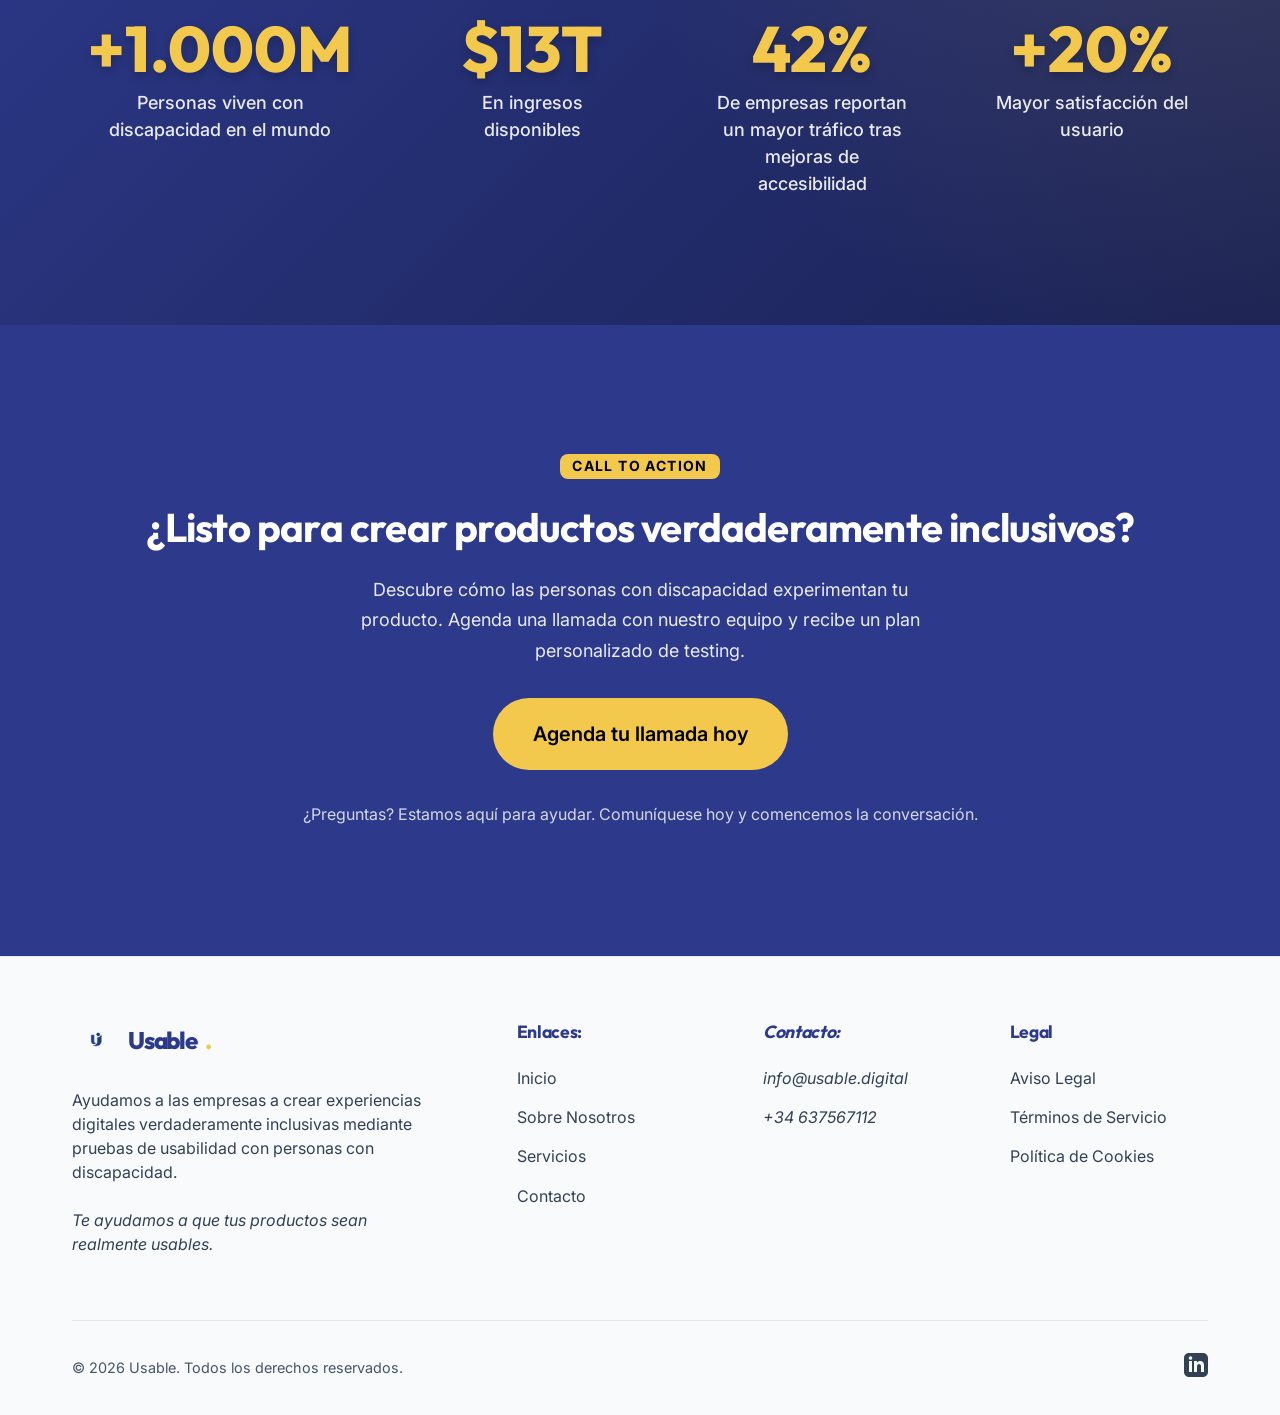
==== commit cc73e651: "Update hero badge and add Product Intake service" ====
--- a/index.html
+++ b/index.html
@@ -46,7 +46,7 @@
         <section class="hero" id="inicio" aria-labelledby="hero-heading">
             <div class="container hero-content">
                 <div class="pill-badge" role="status" aria-label="Enfoque principal">
-                    <span class="badge-new">Pruebas de Usabilidad Reales</span>
+                    <span class="badge-new">Inclusive Usability Testing</span>
                 </div>
                 
                 <h1 id="hero-heading" class="hero-title">Te ayudamos a que tus productos sean <span class="highlight-text">realmente usables.</span></h1>
@@ -132,6 +132,13 @@
                 </div>
                 
                 <ul class="feature-grid">
+                    <li class="feature-card">
+                        <div class="feature-icon icon-primary" aria-hidden="true">
+                            <svg width="24" height="24" viewBox="0 0 24 24" fill="none" stroke="currentColor" stroke-width="2" stroke-linecap="round" stroke-linejoin="round" aria-hidden="true" focusable="false"><path d="M21 16V8a2 2 0 0 0-1-1.73l-7-4a2 2 0 0 0-2 0l-7 4A2 2 0 0 0 3 8v8a2 2 0 0 0 1 1.73l7 4a2 2 0 0 0 2 0l7-4A2 2 0 0 0 21 16z"></path><polyline points="3.27 6.96 12 12.01 20.73 6.96"></polyline><line x1="12" y1="22.08" x2="12" y2="12"></line></svg>
+                        </div>
+                        <h4 class="feature-title">Recepción de Producto</h4>
+                        <p class="feature-text">Las organizaciones envían su producto para evaluación. Lo evaluamos según sus requisitos específicos y adaptamos el alcance de la revisión en consecuencia.</p>
+                    </li>
                     <li class="feature-card">
                         <div class="feature-icon icon-primary" aria-hidden="true">
                             <svg width="24" height="24" viewBox="0 0 24 24" fill="none" stroke="currentColor" stroke-width="2" stroke-linecap="round" stroke-linejoin="round" aria-hidden="true" focusable="false"><path d="M17 21v-2a4 4 0 0 0-4-4H5a4 4 0 0 0-4 4v2"></path><circle cx="9" cy="7" r="4"></circle><path d="M23 21v-2a4 4 0 0 0-3-3.87"></path><path d="M16 3.13a4 4 0 0 1 0 7.75"></path></svg>
--- a/style.css
+++ b/style.css
@@ -347,23 +347,23 @@
 .pill-badge {
   display: inline-flex;
   align-items: center;
-  padding: 0.25rem 1rem 0.25rem 0.25rem;
+  padding: 0.25rem;
   background: var(--surface-1);
   border: 1px solid var(--border-color);
   border-radius: var(--radius-pill);
   font-size: 0.875rem;
   color: var(--primary);
   margin-bottom: 2rem;
-  font-weight: 600;
+  font-weight: normal;
 }
 
 .badge-new {
   background: var(--accent-1);
   color: #000;
-  padding: 0.25rem 0.75rem;
+  padding: 0.25rem 1rem;
   border-radius: var(--radius-pill);
-  font-weight: 700;
-  margin-right: 0.75rem;
+  font-weight: 400;
+  margin: 0;
 }
 
 .hero-title {
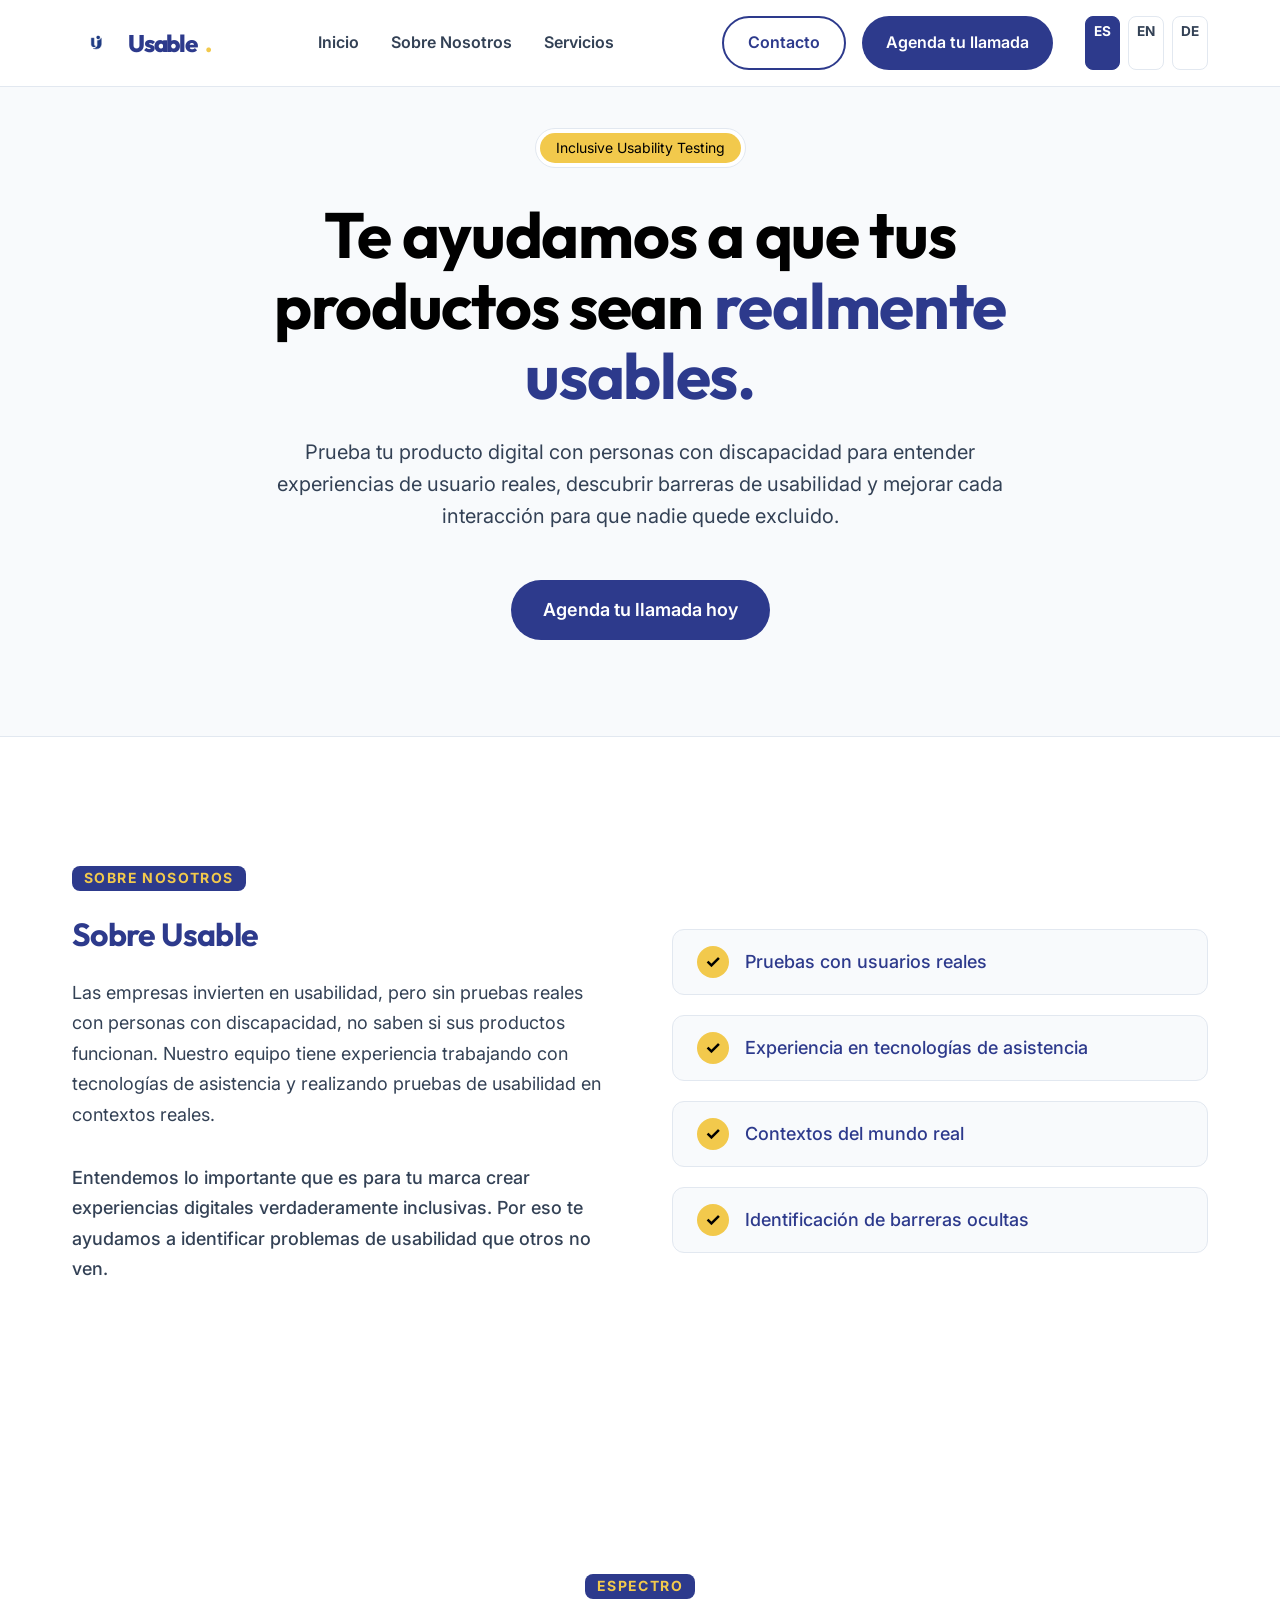
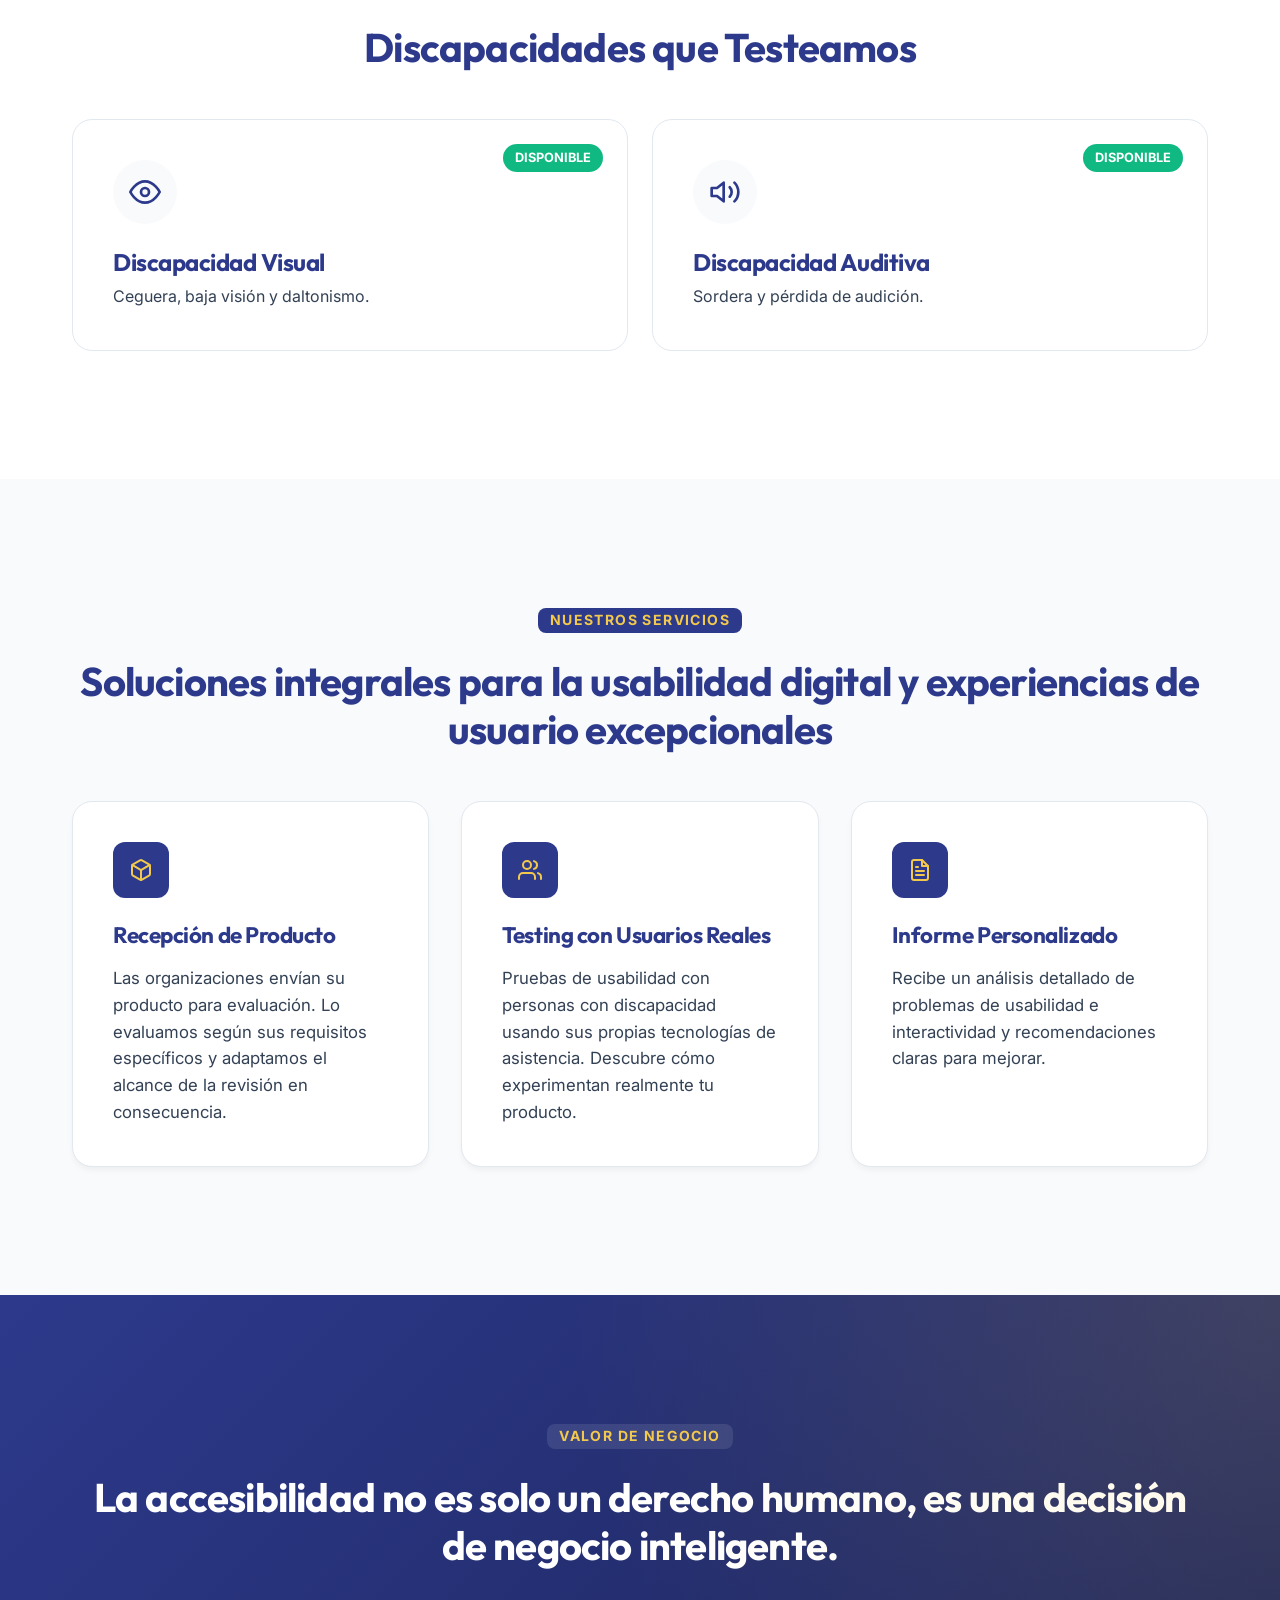
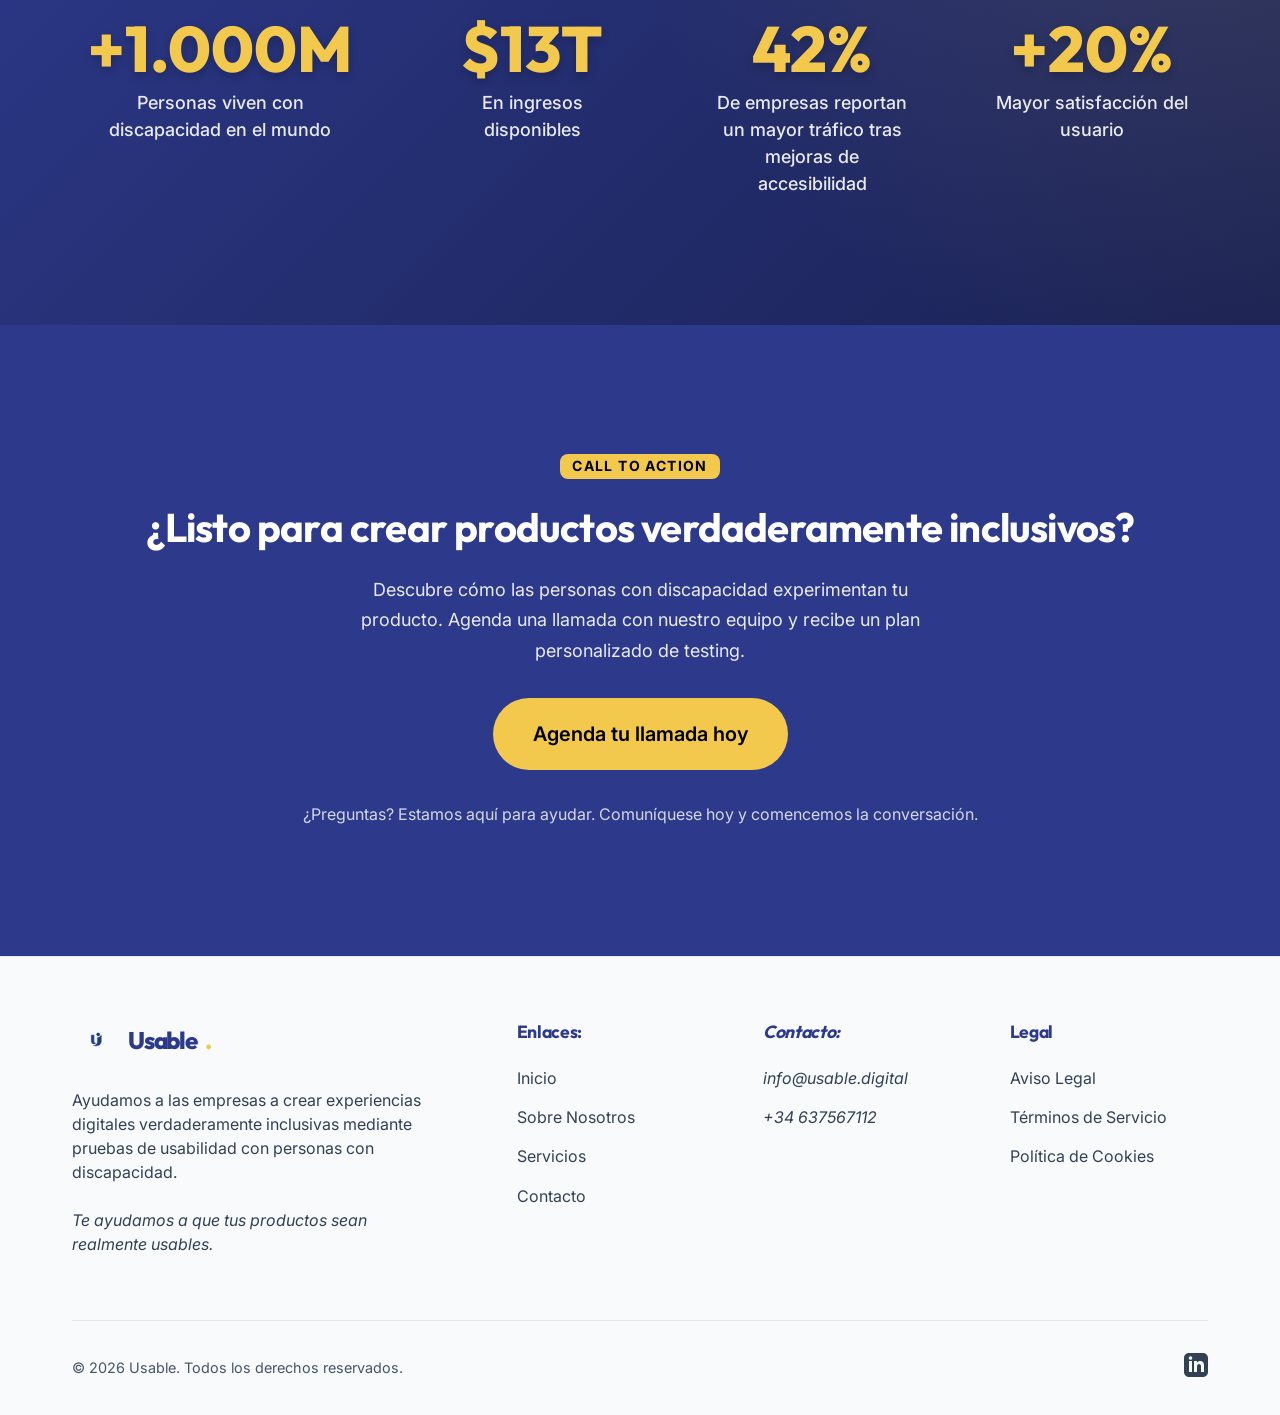
==== commit 48582c16: "Fix disability card class to show green available status in ES and DE" ====
--- a/index.html
+++ b/index.html
@@ -103,7 +103,7 @@
                     <h3 id="disabilities-heading" class="section-heading">Discapacidades que Testeamos</h3>
                 </div>
                 <div class="disabilities-grid">
-                    <div class="disability-card unlocked">
+                    <div class="disability-card available">
                         <span class="disability-status">Disponible</span>
                         <div class="disability-icon">
                             <svg width="32" height="32" viewBox="0 0 24 24" fill="none" stroke="currentColor" stroke-width="2" stroke-linecap="round" stroke-linejoin="round"><path d="M1 12s4-8 11-8 11 8 11 8-4 8-11 8-11-8-11-8z"></path><circle cx="12" cy="12" r="3"></circle></svg>
@@ -111,7 +111,7 @@
                         <h4 class="disability-title">Discapacidad Visual</h4>
                         <p class="disability-desc">Ceguera, baja visión y daltonismo.</p>
                     </div>
-                    <div class="disability-card unlocked">
+                    <div class="disability-card available">
                         <span class="disability-status">Disponible</span>
                         <div class="disability-icon">
                             <svg width="32" height="32" viewBox="0 0 24 24" fill="none" stroke="currentColor" stroke-width="2" stroke-linecap="round" stroke-linejoin="round"><polygon points="11 5 6 9 2 9 2 15 6 15 11 19 11 5"></polygon><path d="M19.07 4.93a10 10 0 0 1 0 14.14M15.54 8.46a5 5 0 0 1 0 7.07"></path></svg>
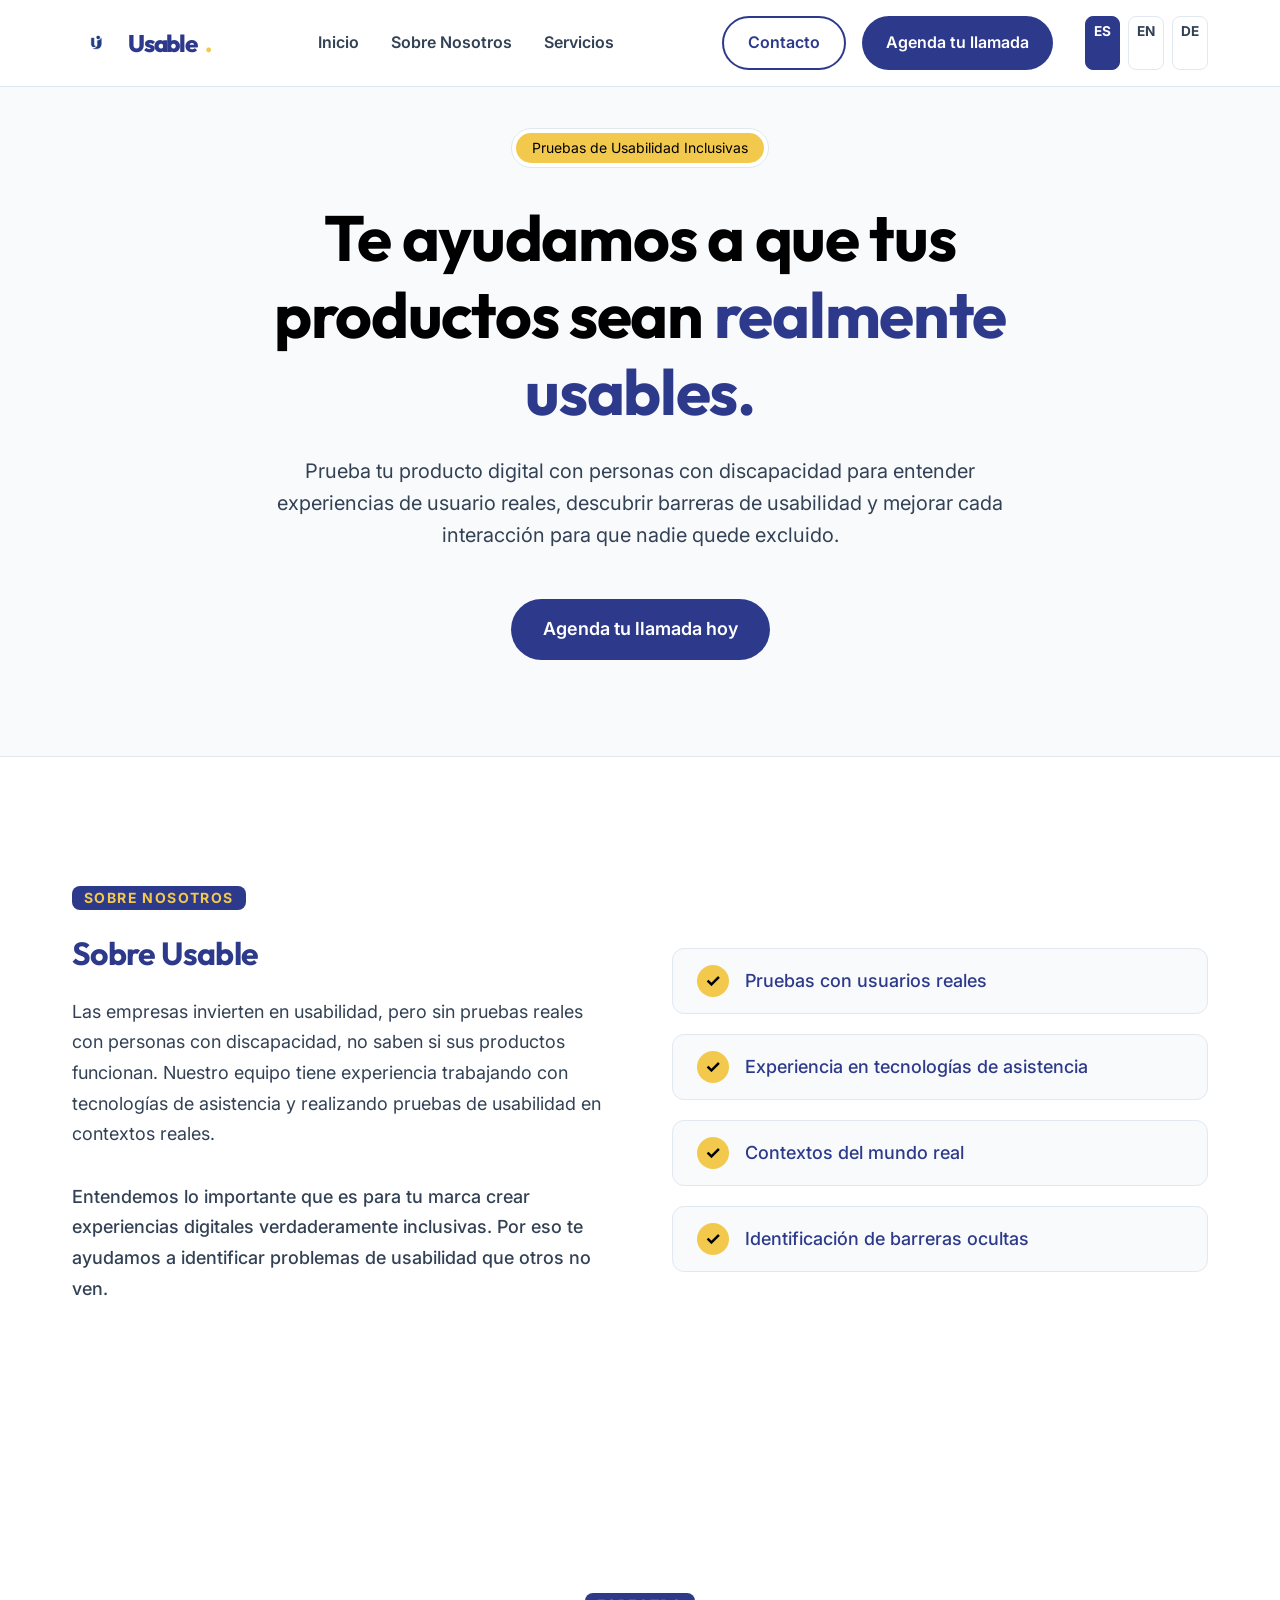
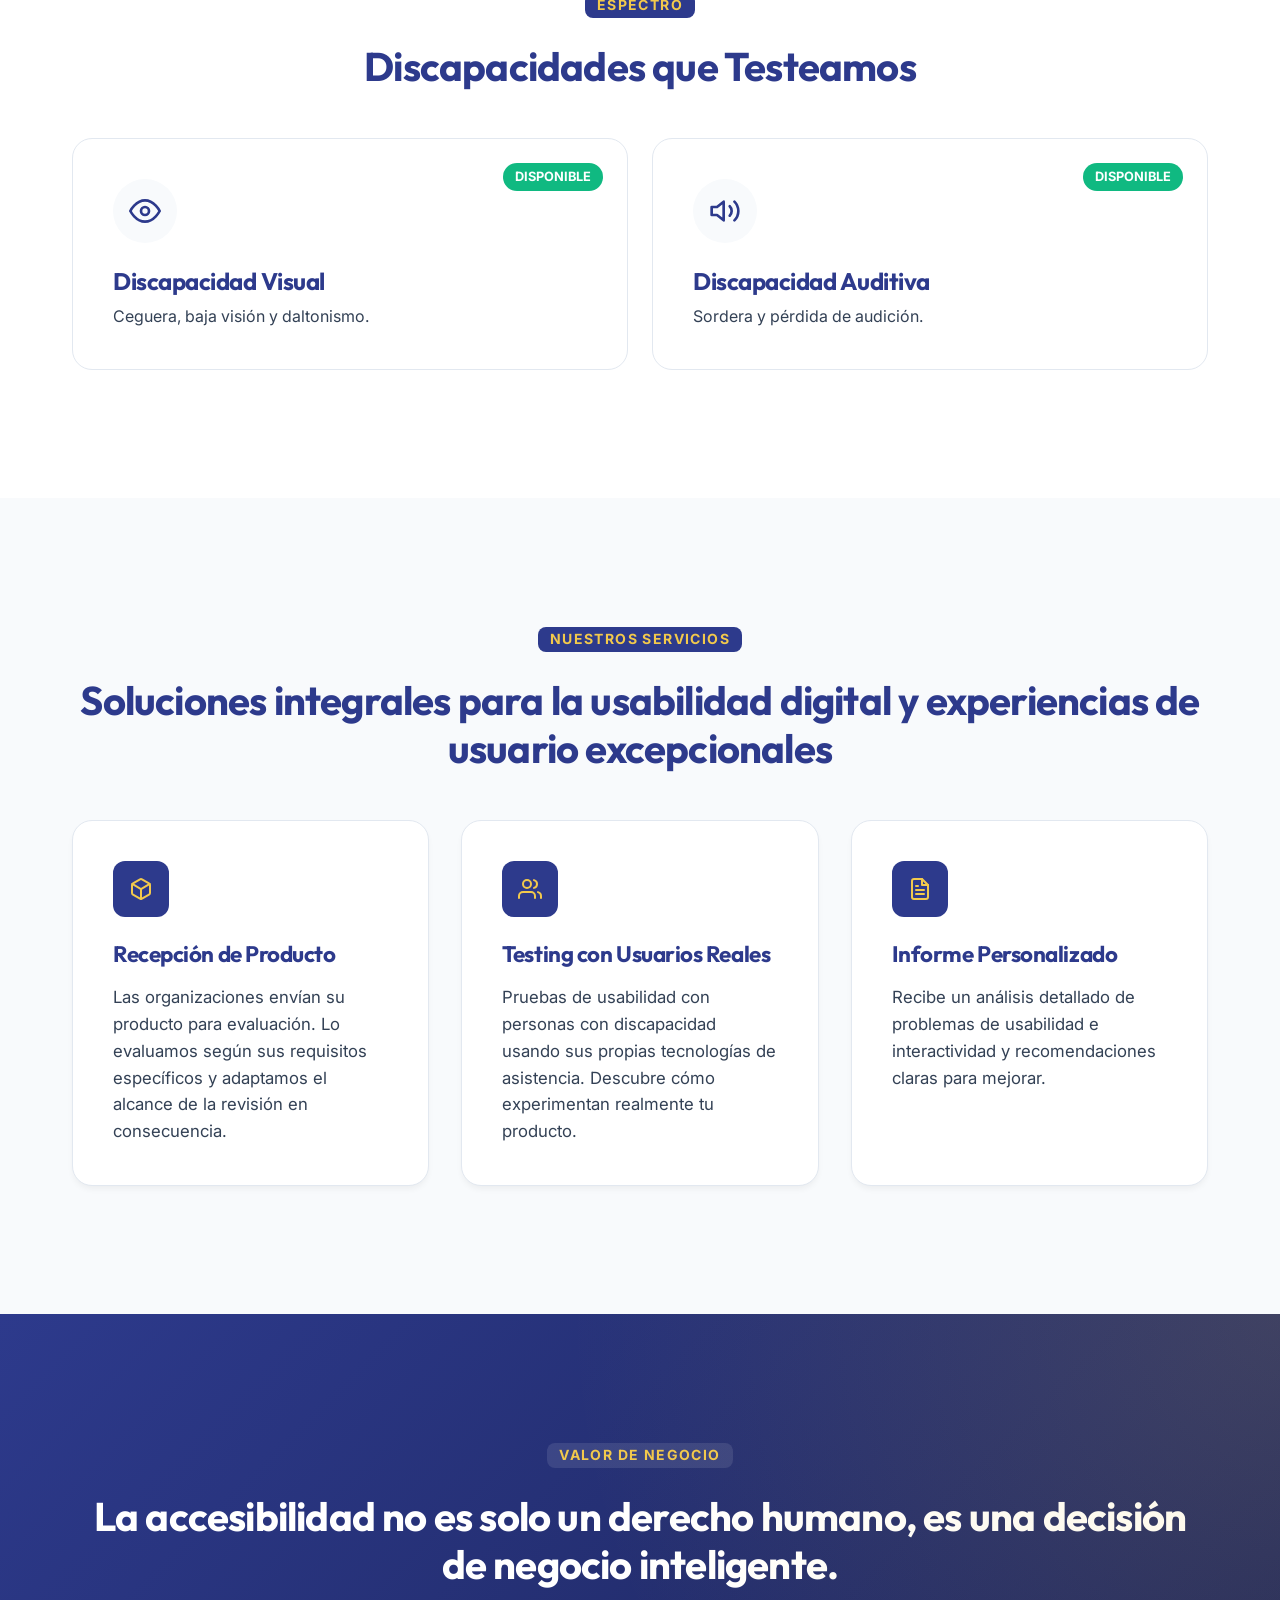
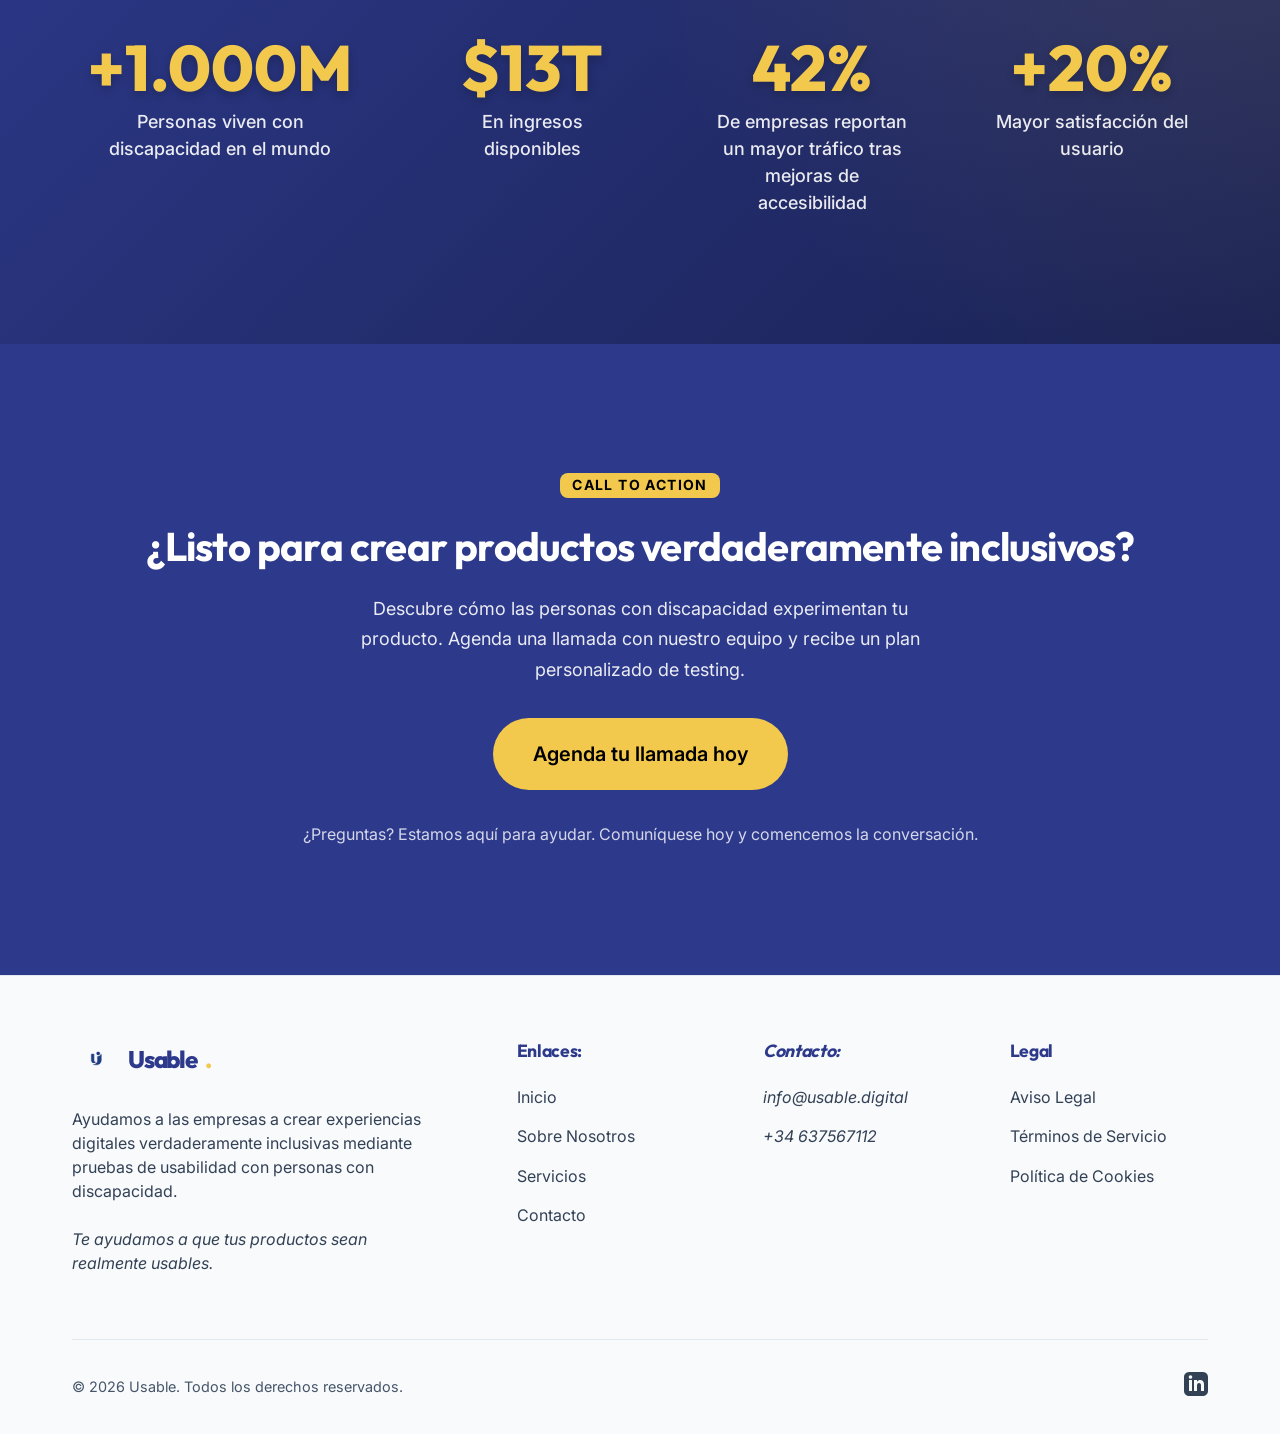
==== commit 4ca10382: "Translate hero badge to Spanish and German, and improve mobile responsiveness" ====
--- a/index.html
+++ b/index.html
@@ -46,7 +46,7 @@
         <section class="hero" id="inicio" aria-labelledby="hero-heading">
             <div class="container hero-content">
                 <div class="pill-badge" role="status" aria-label="Enfoque principal">
-                    <span class="badge-new">Inclusive Usability Testing</span>
+                    <span class="badge-new">Pruebas de Usabilidad Inclusivas</span>
                 </div>
                 
                 <h1 id="hero-heading" class="hero-title">Te ayudamos a que tus productos sean <span class="highlight-text">realmente usables.</span></h1>
--- a/style.css
+++ b/style.css
@@ -321,7 +321,7 @@
   gap: 1rem;
 }
 @media (max-width: 768px) {
-  .nav-actions .btn-outline { display: none; }
+  .nav-actions .btn { display: none; }
 }
 
 /* Hero Section */
@@ -367,9 +367,9 @@
 }
 
 .hero-title {
-  font-size: 2.75rem;
+  font-size: 2.25rem;
   margin-bottom: 1.5rem;
-  line-height: 1.1;
+  line-height: 1.2;
   color: black;
 }
 @media (min-width: 768px) {
@@ -711,12 +711,15 @@
 
 .stat-number {
   font-family: var(--font-heading);
-  font-size: 4rem;
+  font-size: 2.5rem;
   font-weight: 800;
   color: var(--accent-1);
   margin-bottom: 0.5rem;
   line-height: 1;
   text-shadow: 0 4px 10px rgba(0,0,0,0.2);
+}
+@media (min-width: 768px) {
+  .stat-number { font-size: 4rem; }
 }
 
 .stat-text {
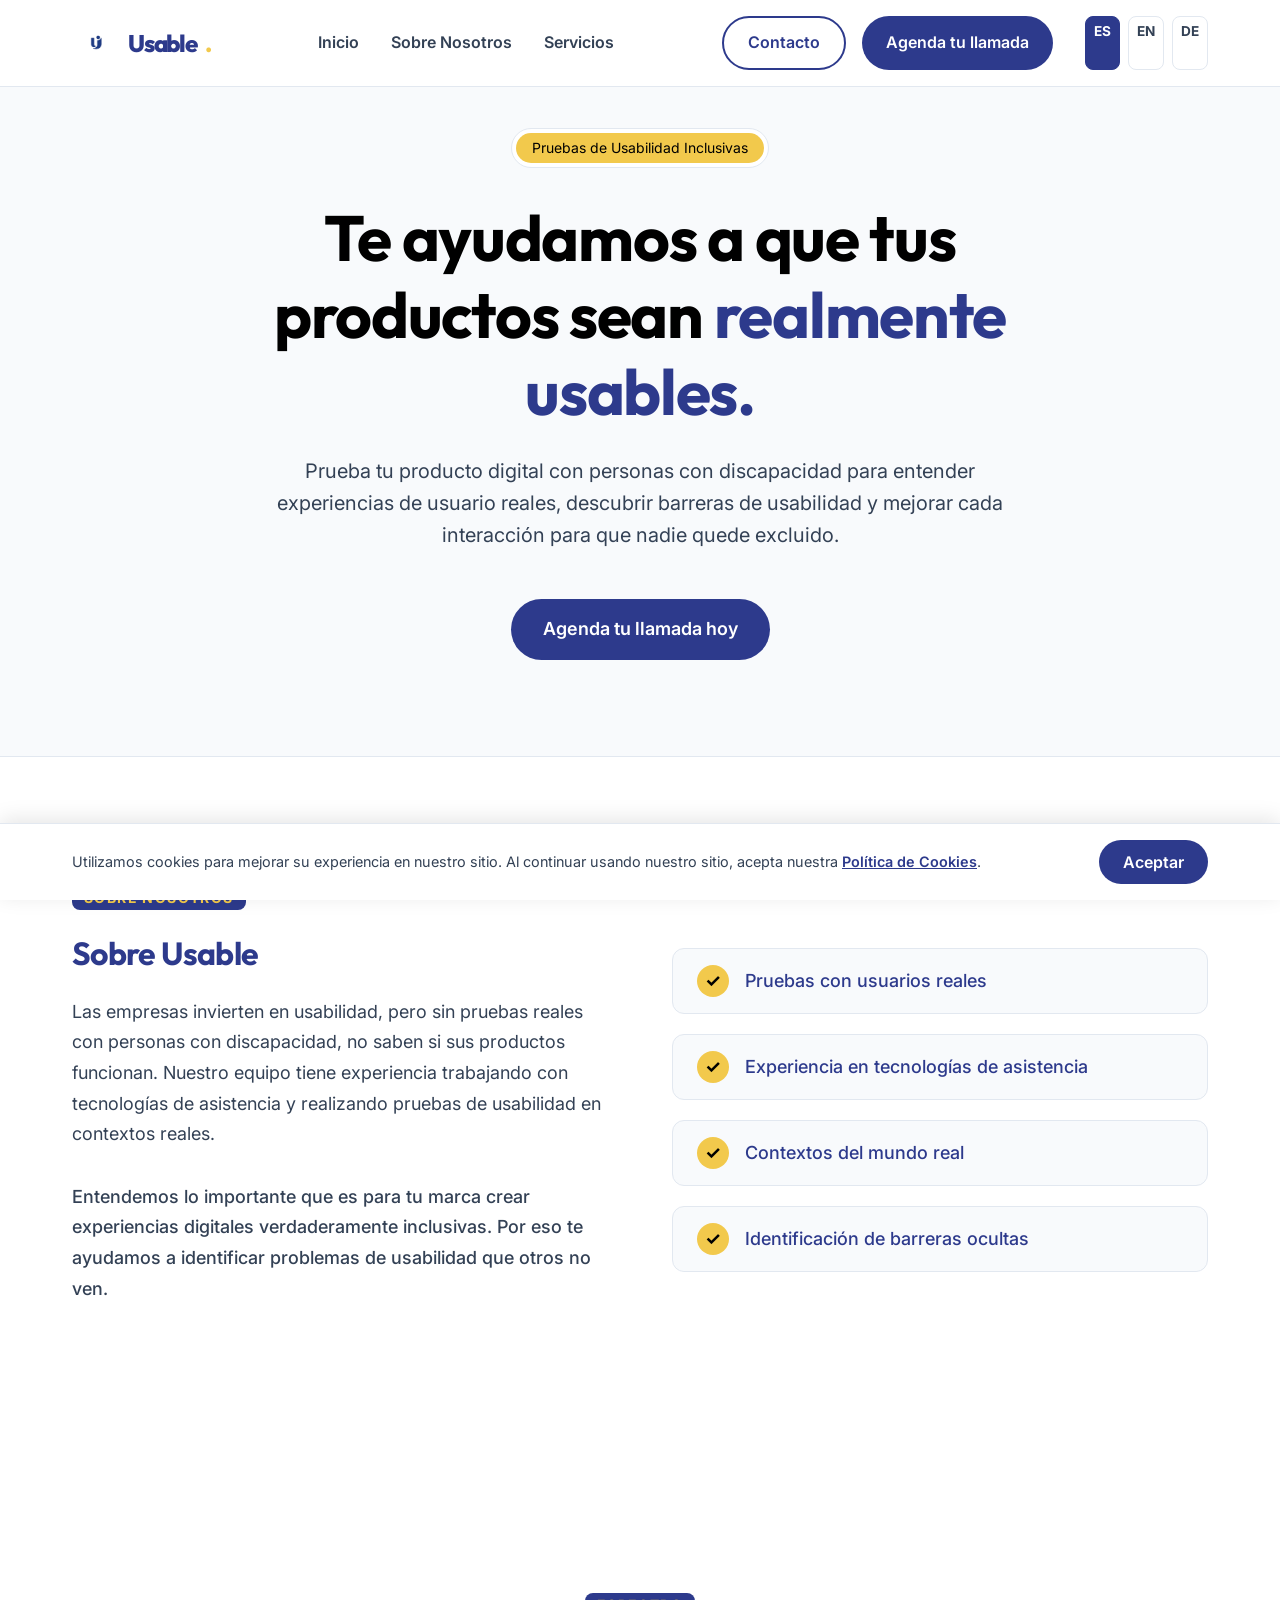
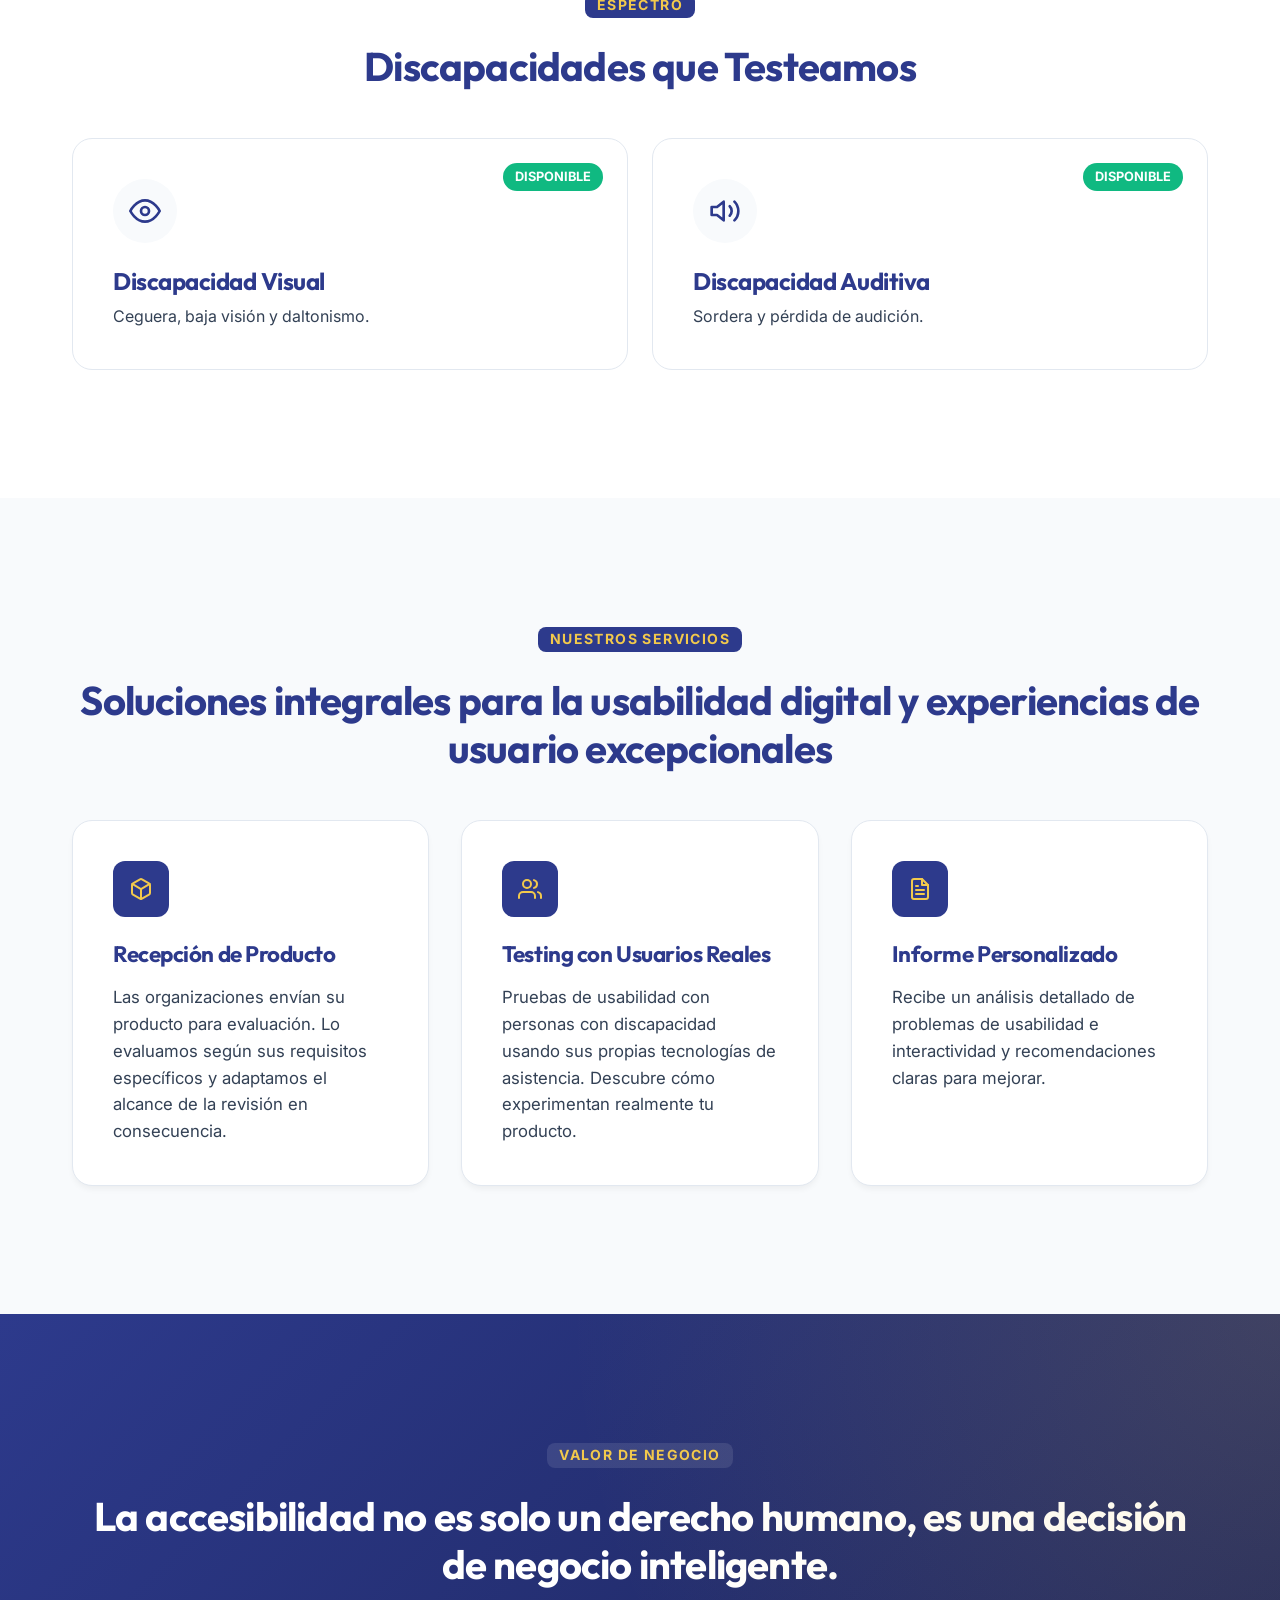
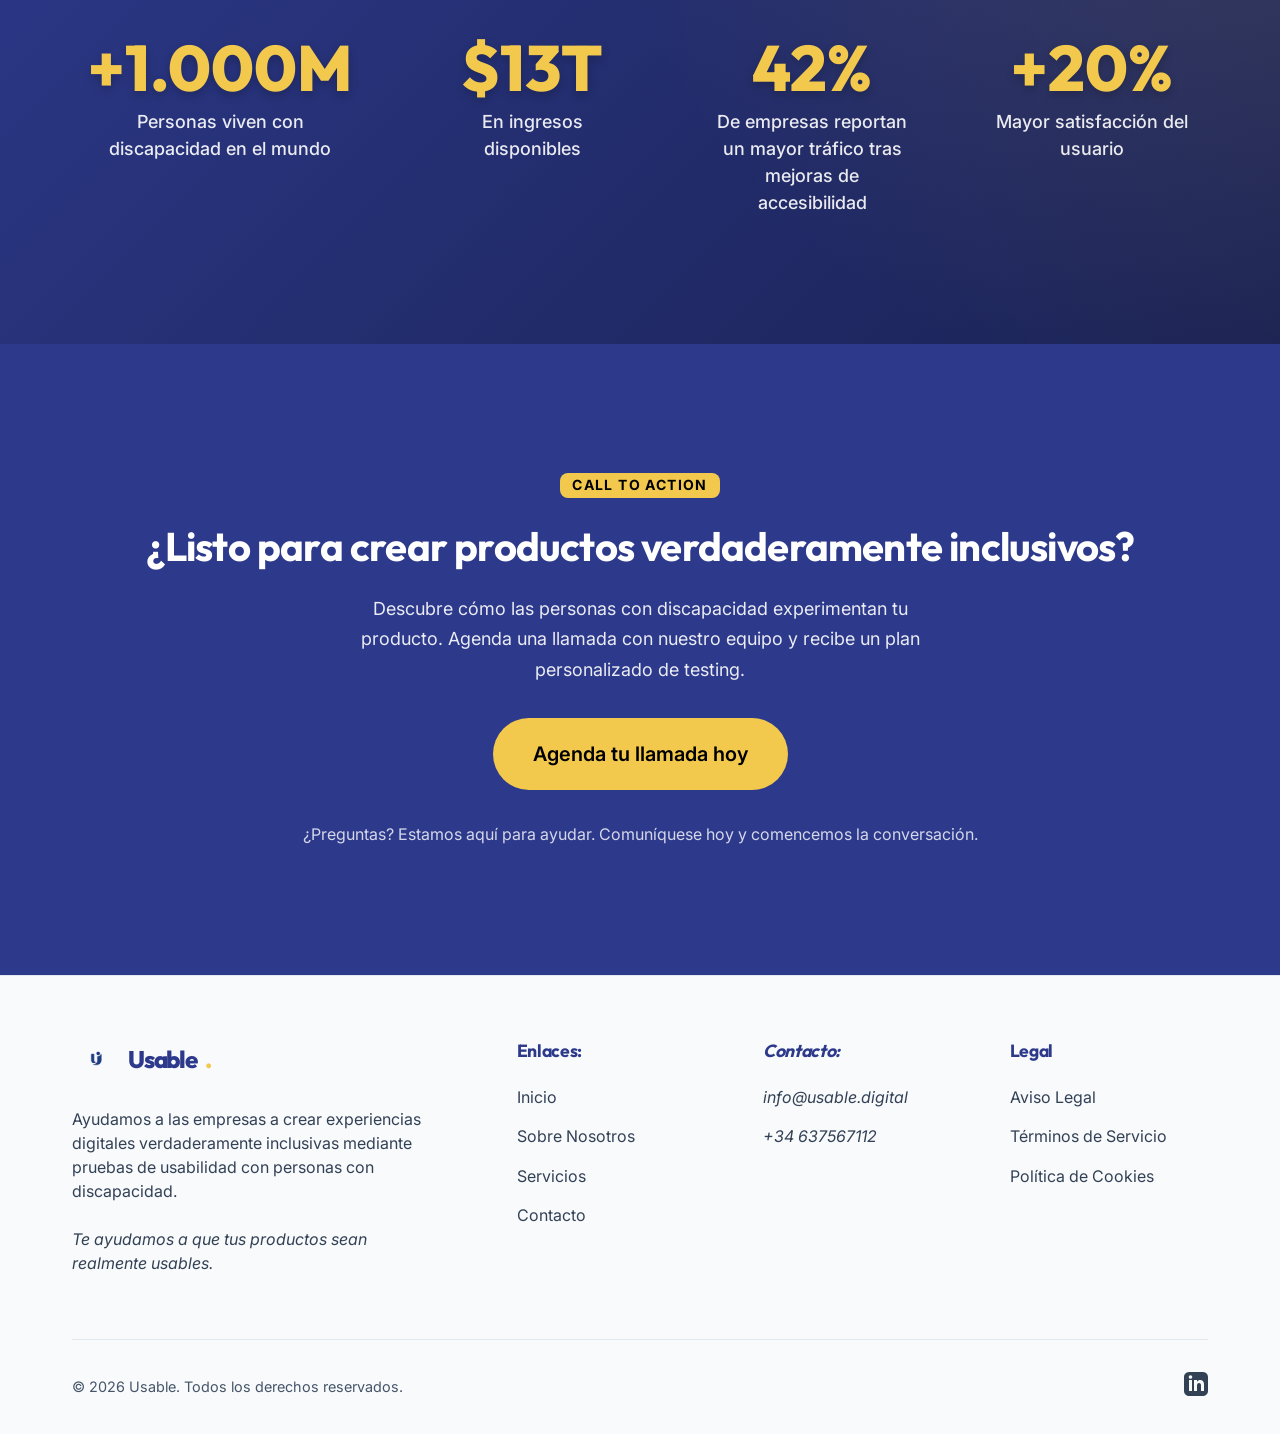
==== commit dc4fd5f0: "Add cookie consent banner to all languages" ====
--- a/index.html
+++ b/index.html
@@ -293,6 +293,16 @@
         </div>
     </dialog>
 
+    <!-- Cookie Banner -->
+    <div id="cookie-banner" class="cookie-banner" role="dialog" aria-label="Aviso de cookies">
+        <div class="container cookie-content">
+            <p>Utilizamos cookies para mejorar su experiencia en nuestro sitio. Al continuar usando nuestro sitio, acepta nuestra <a href="#" data-open-modal="modal-cookies">Política de Cookies</a>.</p>
+            <div class="cookie-actions">
+                <button id="accept-cookies" class="btn btn-primary">Aceptar</button>
+            </div>
+        </div>
+    </div>
+
     <script src="script.js"></script>
 </body>
 </html>
--- a/style.css
+++ b/style.css
@@ -934,3 +934,46 @@
   color: #fff;
   border-color: var(--primary);
 }
+
+/* Cookie Banner */
+.cookie-banner {
+  position: fixed;
+  bottom: -100%;
+  left: 0;
+  width: 100%;
+  background: var(--surface-1);
+  box-shadow: 0 -4px 20px rgba(0, 0, 0, 0.1);
+  padding: 1rem 0;
+  z-index: 1000;
+  transition: bottom 0.5s ease-in-out;
+  border-top: 1px solid var(--border-color);
+}
+.cookie-banner.show {
+  bottom: 0;
+}
+.cookie-content {
+  display: flex;
+  flex-direction: column;
+  gap: 1rem;
+  align-items: center;
+  justify-content: space-between;
+}
+.cookie-content p {
+  color: var(--text-secondary);
+  font-size: 0.9rem;
+  margin: 0;
+}
+.cookie-content a {
+  color: var(--primary);
+  text-decoration: underline;
+  font-weight: 600;
+}
+.cookie-actions {
+  display: flex;
+  gap: 1rem;
+}
+@media (min-width: 768px) {
+  .cookie-content {
+    flex-direction: row;
+  }
+}
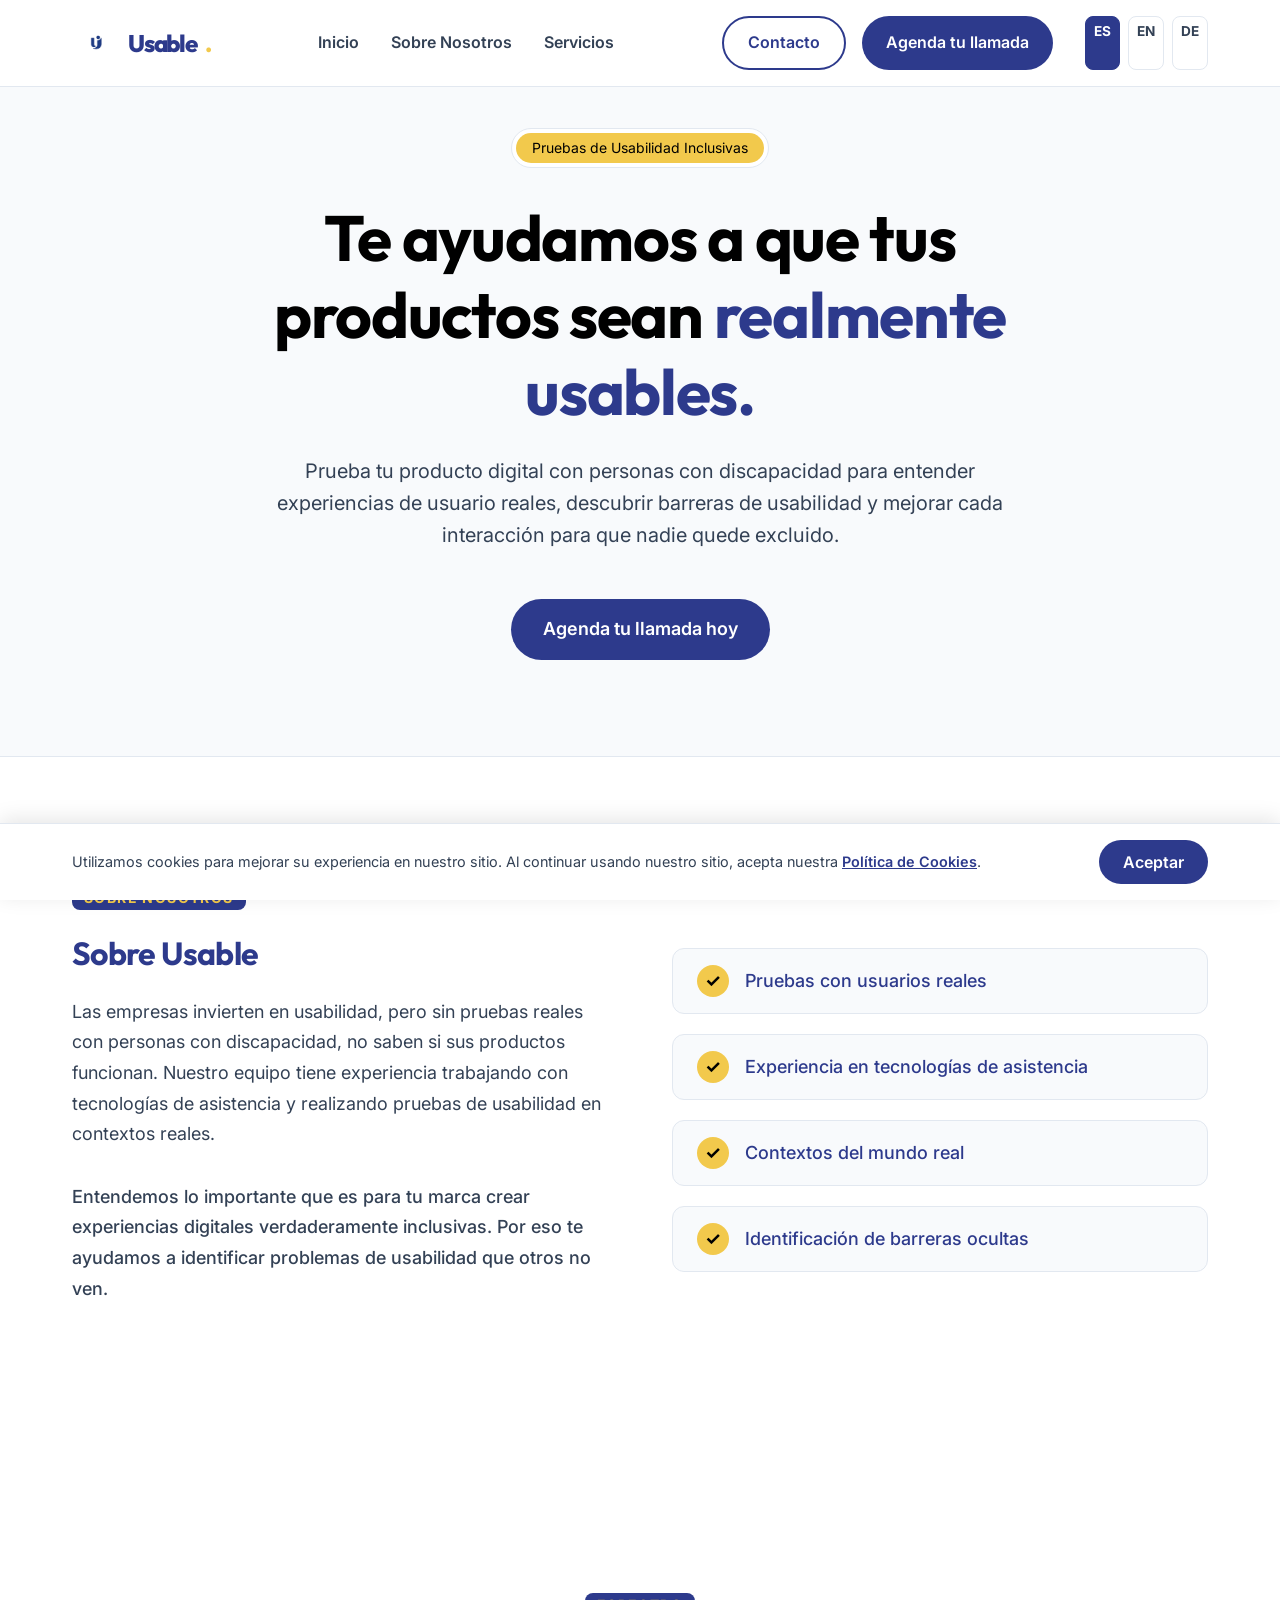
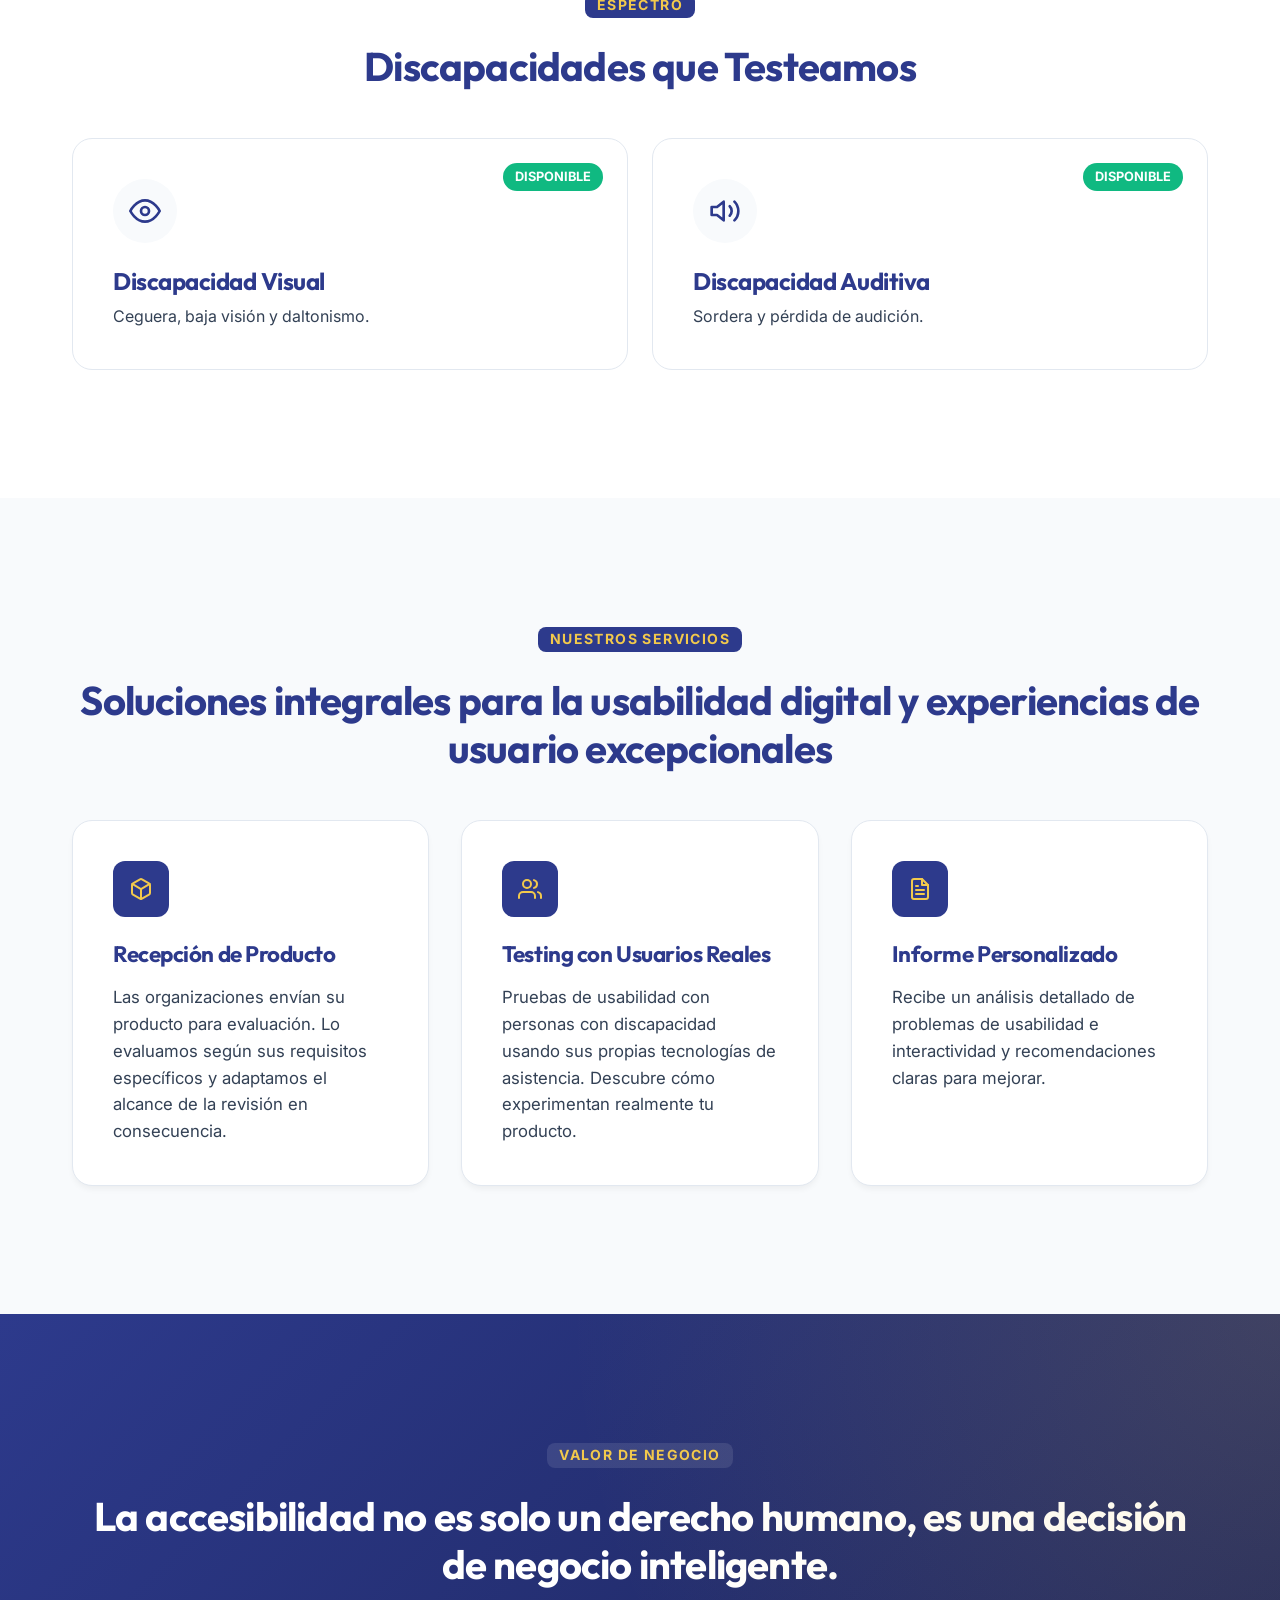
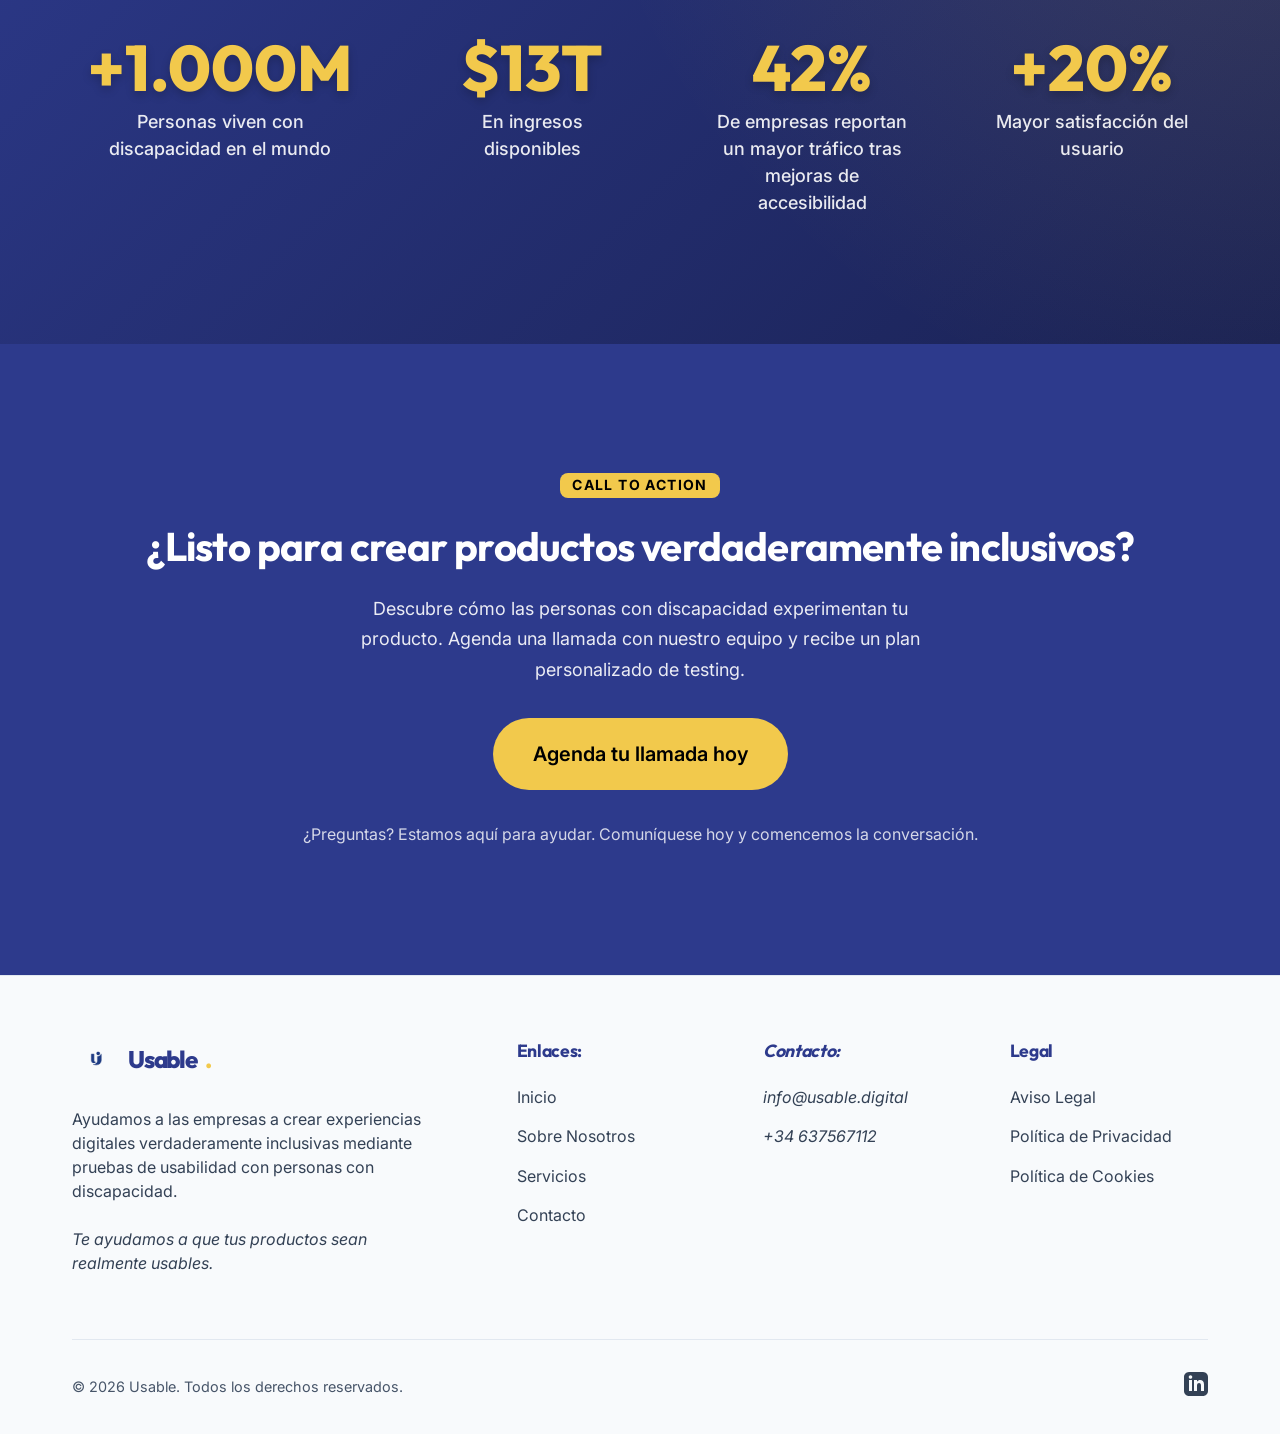
==== commit c37cc6cf: "Update legal documents" ====
--- a/index.html
+++ b/index.html
@@ -238,7 +238,7 @@
                     <h4>Legal</h4>
                     <ul class="clean-list">
                         <li><a href="#" data-open-modal="modal-legal">Aviso Legal</a></li>
-                        <li><a href="#" data-open-modal="modal-terms">Términos de Servicio</a></li>
+                        <li><a href="#" data-open-modal="modal-terms">Política de Privacidad</a></li>
                         <li><a href="#" data-open-modal="modal-cookies">Política de Cookies</a></li>
                     </ul>
                 </nav>
@@ -263,20 +263,91 @@
                 <button class="close-modal" aria-label="Cerrar modal" data-close="modal-legal">×</button>
             </div>
             <div class="modal-body">
-                <p>Este sitio web es operado por NEXIO. Todo el contenido, las marcas comerciales y los datos de este sitio web, que incluyen, entre otros, software, bases de datos, texto, gráficos, íconos, hipervínculos, información privada, diseños y acuerdos, son propiedad o están bajo licencia de NEXIO y, como tales, están protegidos contra infracciones por la legislación y los tratados locales e internacionales.</p>
+                <p>Bienvenido al sitio web de usable, parte de la ASOCIACIÓN ESTUDIANTIL JUNIOR NEXIO (en adelante NEXIO) con NIF G75579508 y domicilio en PS/ URIBITARTE, 6 48001 BILBAO (BIZKAIA). Contacto por correo en contact@team-nexio.com e inscrita en el Registro de Asociaciones de Bizkaia con el número AS/B/26060/2025.</p>
+
+                <h4>Propiedad Intelectual</h4>
+                <p>Los contenidos de este sitio web, textos, imágenes, sonidos, animaciones, etc., así como su diseño gráfico y su código fuente, están protegidos por la legislación española sobre derechos de propiedad intelectual e industrial a favor de las empresas que conforman NEXIO. Queda por tanto prohibida su reproducción, distribución o comunicación pública, total o parcial, sin la autorización expresa de NEXIO.</p>
+
+                <h4>Contenido web y enlaces</h4>
+                <p>En NEXIO no nos hacemos responsables del mal uso que se realice de los contenidos de nuestra página web, siendo exclusiva responsabilidad de la persona que accede a ellos o los utiliza. Tampoco asumimos ninguna responsabilidad por la información contenida en las páginas web de terceros a las que se pueda acceder por enlaces o buscadores desde este sitio web.</p>
+
+                <h4>Actualización y modificación de la página web</h4>
+                <p>NEXIO se reserva el derecho de modificar o eliminar, sin previo aviso, tanto la información contenida en su sitio web como su configuración y presentación, sin asumir ninguna responsabilidad por ello.</p>
+
+                <h4>Indicaciones sobre aspectos técnicos</h4>
+                <p>NEXIO no asume ninguna responsabilidad que se pueda derivar de problemas técnicos o fallos en los equipos informáticos que se produzcan durante la conexión a la red de Internet, así como de daños que pudieran ser causados por terceras personas mediante intromisiones ilegítimas fuera del control de NEXIO. También quedamos eximidos de toda responsabilidad por posibles daños y perjuicios que pueda sufrir el usuario a consecuencia de errores, defectos u omisiones en la información que facilitemos cuando proceda de fuentes ajenas a nosotros.</p>
             </div>
         </div>
     </dialog>
 
-    <dialog id="modal-terms" class="modal" aria-label="Términos de Servicio y Privacidad">
+    <dialog id="modal-terms" class="modal" aria-label="Política de Privacidad">
         <div class="modal-content">
             <div class="modal-header">
-                <h3>Términos de Servicio y Privacidad</h3>
+                <h3>Política de Privacidad</h3>
                 <button class="close-modal" aria-label="Cerrar modal" data-close="modal-terms">×</button>
             </div>
             <div class="modal-body">
-                <p>Al acceder y utilizar este servicio, usted acepta y acuerda estar sujeto a los términos y disposiciones de este acuerdo. Además, al utilizar estos servicios en particular, estará sujeto a las pautas o reglas publicadas que sean aplicables a dichos servicios. Cualquier participación en este servicio constituirá la aceptación de este acuerdo. Si no acepta cumplir con lo anterior, no utilice este servicio.</p>
-                <p>Nos tomamos muy en serio su privacidad y tomaremos todas las medidas para proteger su información personal. Cualquier información personal recibida solo se utilizará para completar su pedido. No venderemos ni redistribuiremos su información a nadie.</p>
+                <h4>Identificación del responsable del tratamiento:</h4>
+                <p>Asociación Estudiantil Junior Empresa NEXIO (en adelante "NEXIO") con NIF G75579508 y domicilio en Paseo Uribitarte 6, 48001 Bilbao (Bizkaia). Contacto: contact@team-nexio.com</p>
+
+                <h4>¿Quién es responsable del tratamiento de sus datos?</h4>
+                <p>Esta política de privacidad se aplica a todos los datos personales que el interesado proporcione a NEXIO, así como a cualquier persona física interesada en las actividades y servicios que NEXIO ofrece a través de sus páginas web y de cualquier otro medio de comunicación. El propósito de la Política de Privacidad de NEXIO es dar transparencia a la información sobre cómo procesamos sus datos personales en cumplimiento con la normativa actual de protección de datos.</p>
+
+                <h4>¿Con qué finalidad tratamos sus datos personales y con qué legitimación?</h4>
+                <p>NEXIO cuenta con un Registro de Actividades de Tratamiento donde se detallan cada uno de los siguientes tratamientos realizados como responsable del tratamiento:</p>
+                <div class="table-responsive">
+                    <table class="legal-table">
+                        <thead>
+                            <tr>
+                                <th>TRATAMIENTO</th>
+                                <th>FINALIDAD</th>
+                                <th>BASE LEGÍTIMA</th>
+                            </tr>
+                        </thead>
+                        <tbody>
+                            <tr>
+                                <td>MIEMBROS</td>
+                                <td>Gestión de datos personales de miembros</td>
+                                <td>Art. 6.1 b) Ejecución de contrato</td>
+                            </tr>
+                            <tr>
+                                <td>PERSONAS DE CONTACTO</td>
+                                <td>Gestión de base de datos de contactos</td>
+                                <td>Art. 6.1 f) Interés legítimo</td>
+                            </tr>
+                            <tr>
+                                <td>EVENTOS</td>
+                                <td>Gestión de participantes</td>
+                                <td>Art. 6.1 a) Consentimiento / Art. 6.1 f) Interés legítimo</td>
+                            </tr>
+                            <tr>
+                                <td>CONTABILIDAD</td>
+                                <td>Gestión administrativa</td>
+                                <td>Art. 6.1 b) Ejecución de contrato</td>
+                            </tr>
+                        </tbody>
+                    </table>
+                </div>
+
+                <h4>¿Cuánto tiempo conservamos sus datos personales?</h4>
+                <p>NEXIO conservará los datos de los interesados durante su relación con la organización y posteriormente, de acuerdo con lo dispuesto en la normativa de archivo y documentación.</p>
+
+                <h4>¿Quién tiene acceso a sus datos personales?</h4>
+                <p>NEXIO podrá realizar cesiones o comunicaciones de datos personales con el fin de cumplir sus obligaciones con las Administraciones Públicas.</p>
+
+                <h4>¿Cuáles son los derechos de los afectados?</h4>
+                <p>Derecho de acceso, rectificación, supresión, limitación, oposición y portabilidad. Dichos derechos podrán ser ejercidos gratuitamente mediante solicitud escrita dirigida a nexiocoop@gmail.com.</p>
+
+                <h4>Baja de comunicaciones comerciales</h4>
+                <p>El interesado tiene derecho a revocar su consentimiento en cualquier momento a través del enlace que figura en cada comunicación o mediante declaración a contact@team-nexio.com.</p>
+
+                <h4>¿Qué medidas de seguridad tenemos implementadas?</h4>
+                <p>NEXIO adopta las medidas necesarias para evitar la alteración, pérdida, tratamiento o acceso no autorizado, de acuerdo con la normativa aplicable.</p>
+
+                <h4>Modificación de la Política de Privacidad</h4>
+                <p>NEXIO podrá modificar su Política de Privacidad de acuerdo con la legislación aplicable en cualquier momento.</p>
+
+                <p><em>Última actualización: 27 de marzo de 2025.</em></p>
             </div>
         </div>
     </dialog>
@@ -288,7 +359,11 @@
                 <button class="close-modal" aria-label="Cerrar modal" data-close="modal-cookies">×</button>
             </div>
             <div class="modal-body">
-                <p>Este sitio web utiliza cookies para mejorar su experiencia mientras navega por el sitio web. De estas, las cookies que se categorizan como necesarias se almacenan en su navegador ya que son esenciales para el funcionamiento de las funcionalidades básicas del sitio web. También utilizamos cookies de terceros que nos ayudan a analizar y comprender cómo utiliza este sitio web. Estas cookies se almacenarán en su navegador solo con su consentimiento. También tiene la opción de optar por no recibir estas cookies. Sin embargo, la exclusión de algunas de estas cookies puede afectar su experiencia de navegación.</p>
+                <p>La ASOCIACIÓN ESTUDIANTIL JUNIOR EMPRESA Nexio (en adelante, Nexio) desea informarle sobre el uso de cookies en sus sitios web.</p>
+                <h4>Cookies exentas de consentimiento</h4>
+                <p>Ciertas cookies técnicas que sirven para la comunicación o para servicios específicos solicitados están exentas de los requisitos de consentimiento explícito en virtud del Art. 22.2 de la Ley 34/2002.</p>
+                <h4>Cómo modificar la configuración</h4>
+                <p>Puede restringir, bloquear o eliminar las cookies a través de la configuración de su navegador (Chrome, Firefox, Safari, Edge).</p>
             </div>
         </div>
     </dialog>
--- a/style.css
+++ b/style.css
@@ -977,3 +977,34 @@
     flex-direction: row;
   }
 }
+
+/* Legal Modal Styles */
+.modal-body h4 {
+  margin-top: 1.5rem;
+  margin-bottom: 0.5rem;
+  color: var(--text-color);
+  font-size: 1.1rem;
+}
+
+.table-responsive {
+  overflow-x: auto;
+  margin-bottom: 1.5rem;
+}
+
+.legal-table {
+  width: 100%;
+  border-collapse: collapse;
+  margin-top: 0.5rem;
+  font-size: 0.9rem;
+}
+
+.legal-table th, .legal-table td {
+  padding: 0.75rem;
+  border: 1px solid var(--border-color);
+  text-align: left;
+}
+
+.legal-table th {
+  background-color: var(--bg-light);
+  font-weight: 600;
+}
